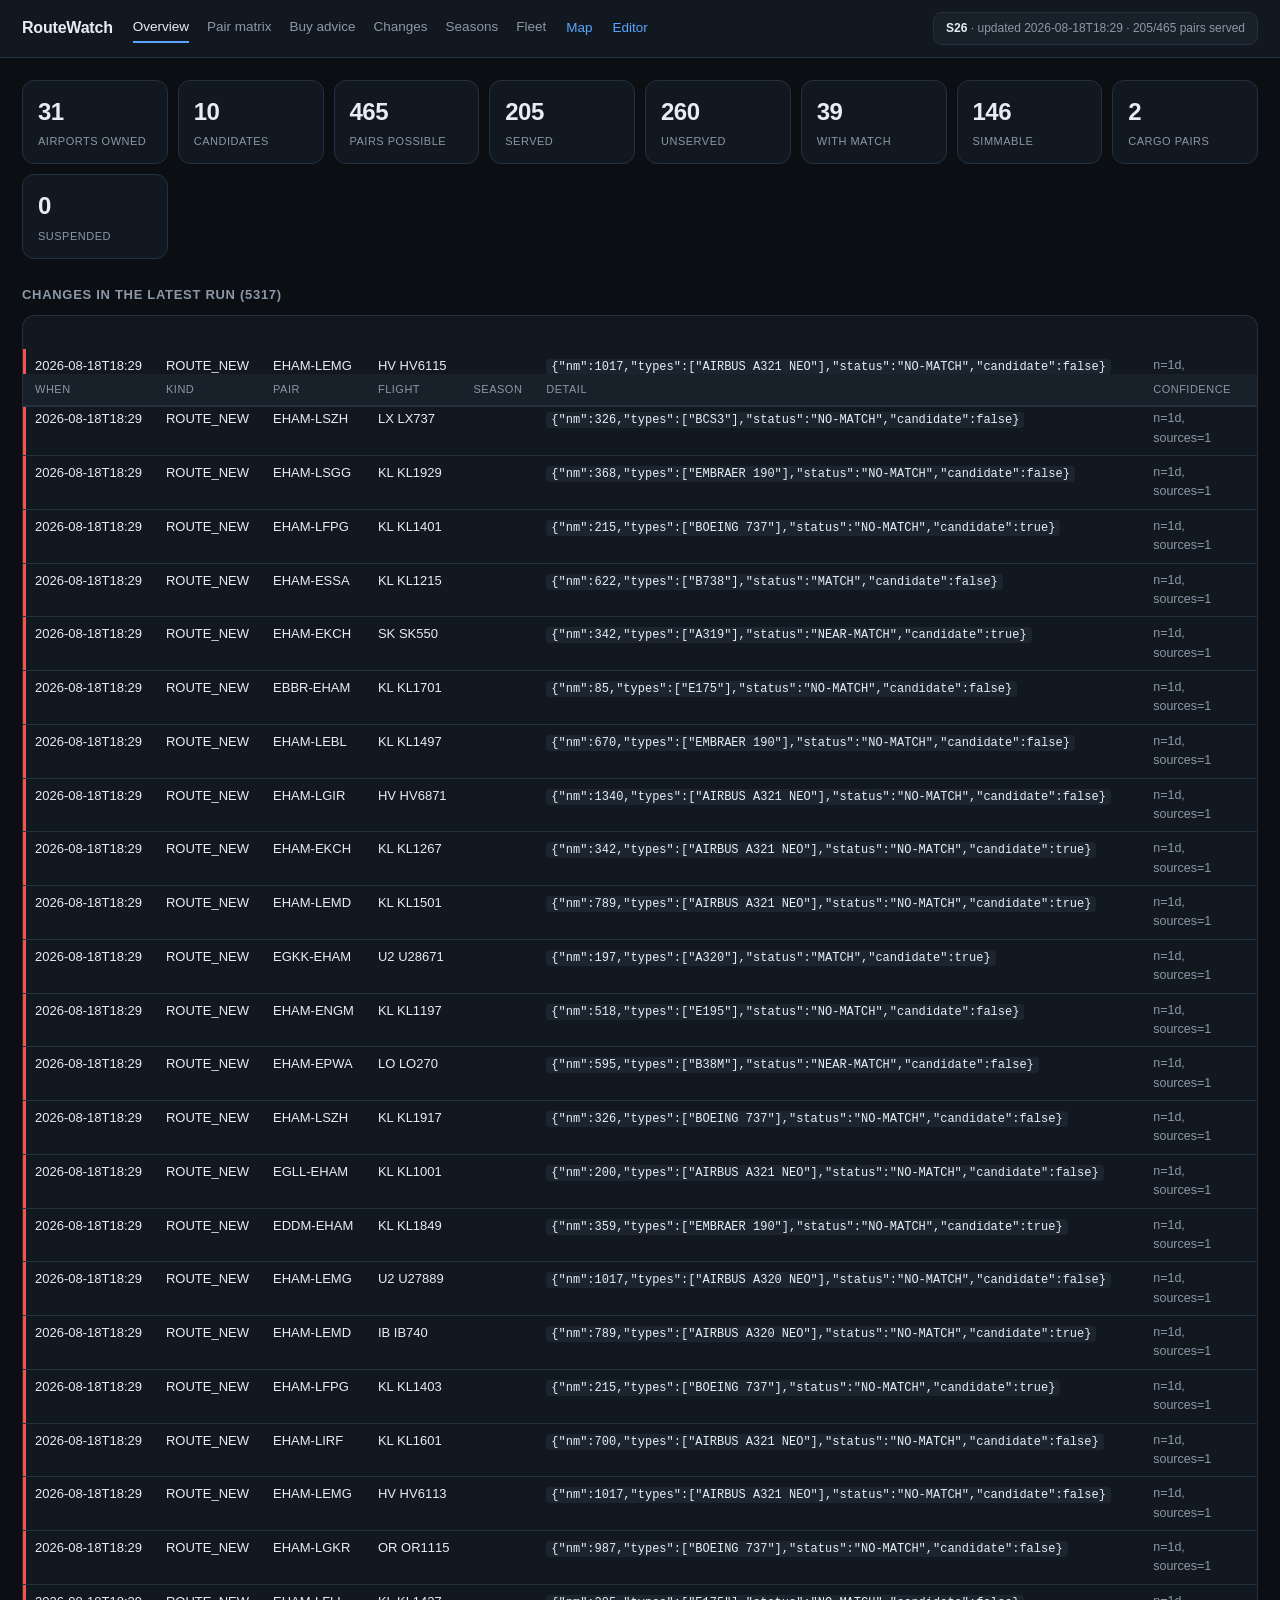
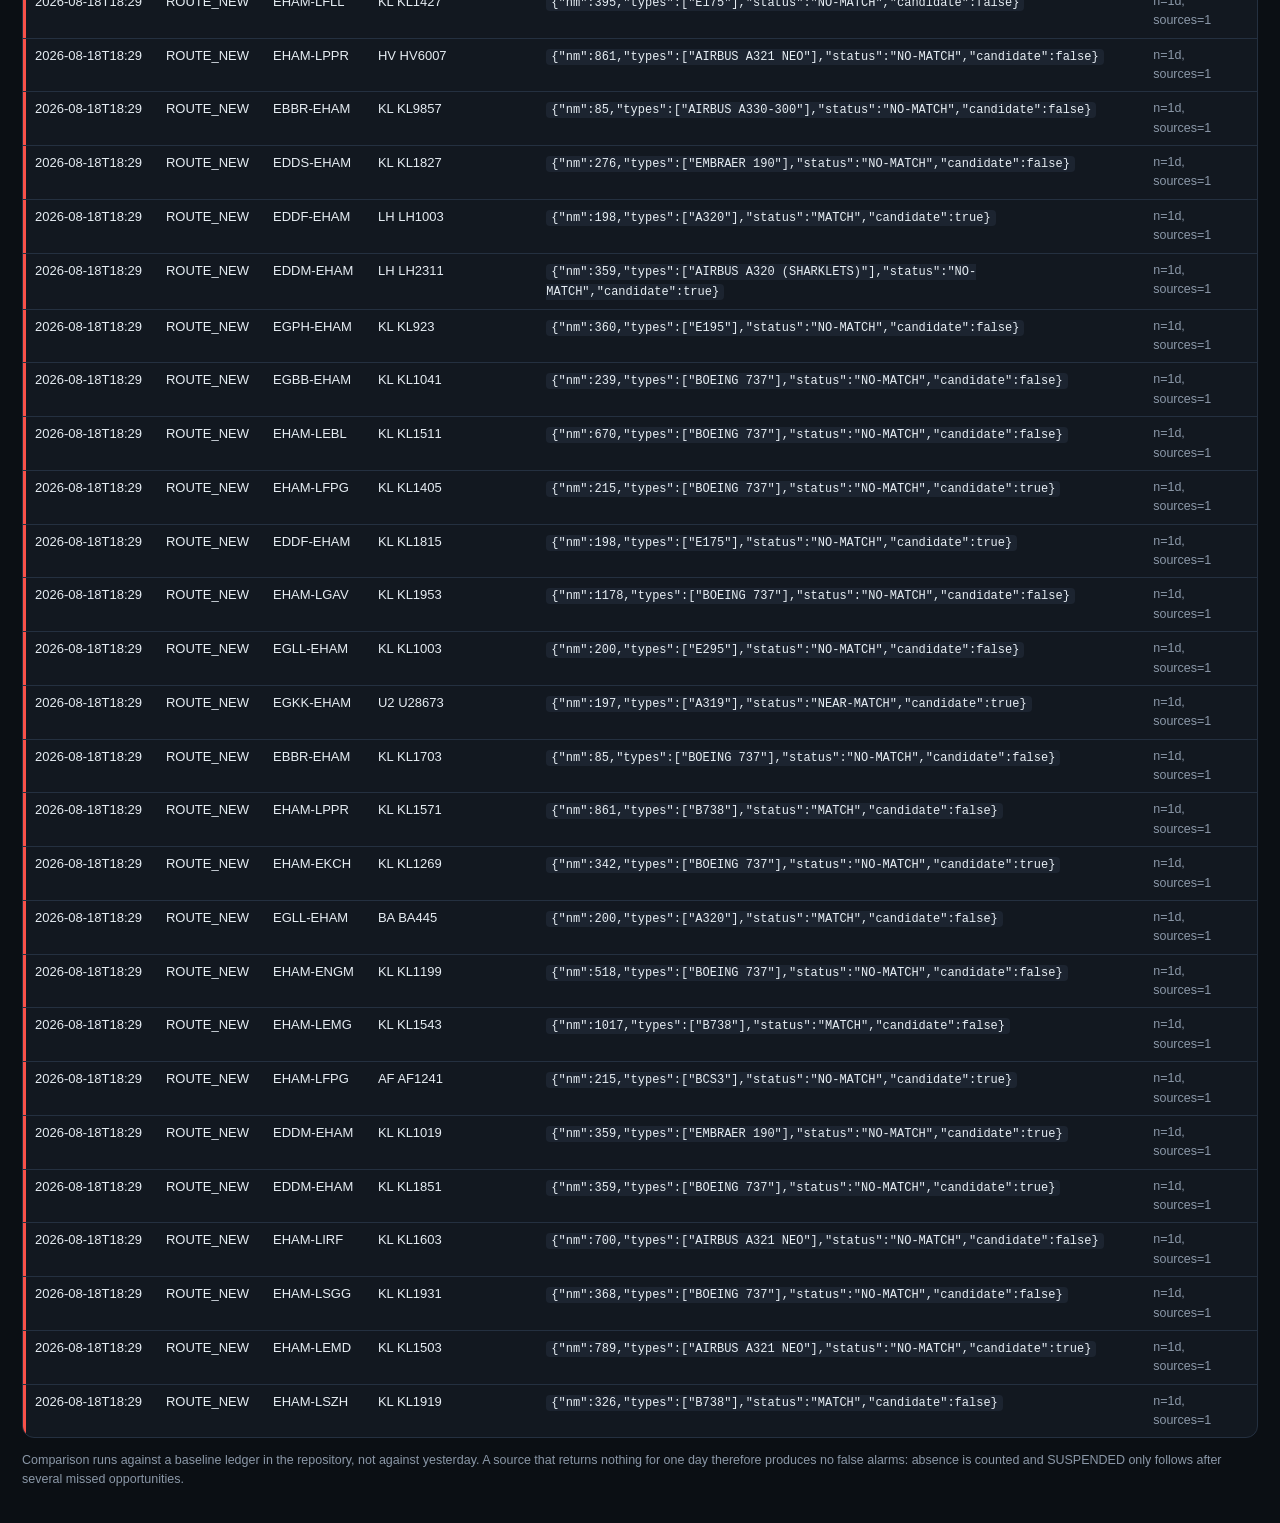
==== docs/index.html @ dc8938e3 "Fix sticky table headers overlapping first row; translate Dutch status text on display" ====
<!doctype html>
<html lang="en"><head><meta charset="utf-8">
<meta name="viewport" content="width=device-width,initial-scale=1"><title>RouteWatch</title>
<style>
:root{--bg:#0b0f14;--p:#121820;--p2:#182029;--l:#243040;--t:#e6edf3;--d:#8b98a8;
  --m:#3fb950;--n:#d29922;--x:#f85149;--u:#58a6ff;--r:12px;--hh:49px}
*{box-sizing:border-box}
body{margin:0;background:var(--bg);color:var(--t);
  font:14px/1.55 -apple-system,BlinkMacSystemFont,"Segoe UI",Roboto,Helvetica,Arial,sans-serif;
  -webkit-font-smoothing:antialiased}
header{display:flex;gap:20px;align-items:center;padding:12px 22px;background:var(--p);
  border-bottom:1px solid var(--l);flex-wrap:wrap;position:sticky;top:0;z-index:8}
header>b{font-size:16px;letter-spacing:-.2px}
#nav{display:flex;gap:18px;flex-wrap:wrap}
#nav a{color:var(--d);cursor:pointer;text-decoration:none;padding:3px 0;
  border-bottom:2px solid transparent;font-size:13.5px}
#nav a:hover{color:var(--t)}
#nav a.on{color:var(--t);border-bottom-color:var(--u)}
a.ext{color:var(--u);text-decoration:none;font-size:13.5px;white-space:nowrap}
a.ext:hover{text-decoration:underline}
#meta{margin-left:auto}
main{padding:22px;max-width:1500px}
h2{font-size:13px;color:var(--d);margin:26px 0 10px;text-transform:uppercase;letter-spacing:.7px;font-weight:600}
h2:first-child{margin-top:0}
h3{font-size:14px;margin:0}
.cards{display:grid;grid-template-columns:repeat(auto-fit,minmax(132px,1fr));gap:10px}
.card{background:var(--p);border:1px solid var(--l);border-radius:var(--r);padding:12px 15px}
.card b{display:block;font-size:24px;font-weight:650;letter-spacing:-.5px}
.card span{color:var(--d);font-size:11px;text-transform:uppercase;letter-spacing:.5px}
.panel{background:var(--p);border:1px solid var(--l);border-radius:var(--r);overflow:hidden}
table{border-collapse:separate;border-spacing:0;width:100%;font-size:13px}
th,td{text-align:left;padding:7px 12px;border-bottom:1px solid var(--l);vertical-align:top}
/* --hh is measured from the real header height at runtime, so the head row never
   lands on top of the first data row when the header wraps to two lines. */
th{color:var(--d);position:sticky;top:var(--hh);background:var(--p2);font-weight:500;
  font-size:11px;text-transform:uppercase;letter-spacing:.5px;z-index:3;
  box-shadow:inset 0 -1px 0 var(--l)}
tbody tr:last-child td{border-bottom:none}
tr:hover td{background:#151c25}
code{background:#1c2430;padding:1px 5px;border-radius:4px;font-size:12px;
  font-family:ui-monospace,SFMono-Regular,Menlo,monospace}
.m{color:var(--m)}.n{color:var(--n)}.x{color:var(--x)}.u{color:var(--u)}
.high{box-shadow:inset 3px 0 0 var(--x)}.medium{box-shadow:inset 3px 0 0 var(--n)}
.low{box-shadow:inset 3px 0 0 #3d4759}
.chips{display:flex;gap:8px;flex-wrap:wrap;margin:0 0 12px;align-items:center}
.chip{background:var(--p);border:1px solid var(--l);border-radius:999px;padding:5px 13px;
  cursor:pointer;font-size:12.5px;color:var(--d);user-select:none}
.chip:hover{border-color:#31415a;color:var(--t)}
.chip.on{border-color:var(--u);color:var(--u)}
input{background:var(--p);border:1px solid var(--l);color:var(--t);padding:6px 11px;
  border-radius:8px;min-width:230px;font:inherit;font-size:12.5px}
input:focus{outline:none;border-color:var(--u)}
.badge{background:var(--p2);border:1px solid var(--l);border-radius:9px;padding:6px 12px;
  font-size:12px;color:var(--d)}
.badge b{color:var(--t)}
.muted{color:var(--d)}
.small{font-size:12.5px}
a{color:var(--u)}
.tag{font-size:10.5px;border:1px solid var(--l);border-radius:999px;padding:2px 9px;color:var(--d);
  white-space:nowrap}
.rank{color:var(--u);font-weight:700;font-variant-numeric:tabular-nums}
.gain b{font-size:15px;font-weight:650}
details{margin-top:6px}
summary{cursor:pointer;color:var(--u);font-size:12.5px;outline:none}
.stores{display:flex;gap:7px;flex-wrap:wrap;margin-top:8px}
.stores a{background:var(--p2);border:1px solid var(--l);border-radius:7px;padding:4px 10px;
  font-size:11.5px;text-decoration:none;color:var(--d)}
.stores a:hover{color:var(--t);border-color:#31415a}
.more{display:block;width:100%;background:var(--p2);border:none;border-top:1px solid var(--l);
  color:var(--u);padding:10px;cursor:pointer;font:inherit;font-size:12.5px}
.more:hover{background:#1d2733}
.nowrap{white-space:nowrap}
</style></head><body>
<header><b>RouteWatch</b>
<nav id="nav"><a data-v="ov" class="on">Overview</a><a data-v="pr">Pair matrix</a><a data-v="bu">Buy advice</a><a data-v="ev">Changes</a><a data-v="se">Seasons</a><a data-v="fl">Fleet</a></nav>
<a class="ext" href="map.html">Map</a>
<a class="ext" href="editor.html">Editor</a>
<span id="meta" class="badge">loading...</span></header>
<main id="app">loading...</main>
<script>
let D=null, filter='all', prPage=1;
const PAGE=200;
const esc=s=>String(s??'').replace(/[<>&]/g,c=>({'<':'&lt;','>':'&gt;','&':'&amp;'}[c]));
const cls=s=>!s?'u':s==='MATCH'?'m':s.startsWith('MATCH')?'n':s.startsWith('NEAR')?'n':s.startsWith('NO-')?'x':'u';
const app=document.getElementById('app');
const cut=(arr,n)=>{const a=arr||[];return a.length<=n?esc(a.join(', ')):esc(a.slice(0,n).join(', '))+' <span class="muted">+'+(a.length-n)+'</span>';};

/* Some labels are written in Dutch by routewatch.mjs and stored that way in
 * data.json. Translate at display time only, so the data files stay untouched
 * and every comparison below keeps working on the raw value. */
const EN=[[/GEEN VERBINDING/g,'NO SERVICE'],[/ONBEKEND/g,'UNKNOWN'],
          [/kandidaat/g,'candidate'],[/bronnen/g,'sources']];
const en=s=>{let o=String(s??'');for(const r of EN)o=o.replace(r[0],r[1]);return o;};

/* Keep the sticky table heads clear of the header, whatever its height. */
function measureHeader(){
  const h=document.querySelector('header');
  if(h) document.documentElement.style.setProperty('--hh',h.offsetHeight+'px');
}
measureHeader();
addEventListener('resize',measureHeader);
addEventListener('load',measureHeader);
if(document.fonts&&document.fonts.ready) document.fonts.ready.then(measureHeader);

/* ------------------------------------------------------------ changes ---- */
function evTable(rows){
  if(!rows||!rows.length) return '<p class="muted small">No changes recorded yet.</p>';
  return '<div class="panel"><table><tr><th>When</th><th>Kind</th><th>Pair</th><th>Flight</th>'
   +'<th>Season</th><th>Detail</th><th>Confidence</th></tr>'
   +rows.map(e=>'<tr class="'+esc(e.severity)+'"><td class="nowrap">'+esc(String(e.at).slice(0,16))+'</td>'
   +'<td class="nowrap">'+esc(e.kind)+'</td><td class="nowrap">'+esc(e.pair)+'</td>'
   +'<td class="nowrap">'+esc(e.airline)+' '+esc(e.flight)+'</td><td>'+esc(e.season)+'</td>'
   +'<td><code>'+esc(en(JSON.stringify(e.detail)))+'</code></td>'
   +'<td class="muted small">'+esc(en(e.confidence))+'</td></tr>').join('')+'</table></div>';
}

/* ----------------------------------------------------------- overview ---- */
function ov(){
  const s=D.summary;
  app.innerHTML='<div class="cards">'+[
    ['airports owned',s.airports],['candidates',s.candidates],
    ['pairs possible',s.pairs_possible],['served',s.pairs_served],['unserved',s.pairs_unserved],
    ['with MATCH',s.pairs_match],['simmable',s.pairs_simmable],['cargo pairs',s.cargo_pairs],
    ['suspended',s.suspended]]
    .map(x=>'<div class="card"><b>'+x[1]+'</b><span>'+x[0]+'</span></div>').join('')+'</div>'
   +'<h2>Changes in the latest run ('+s.new_events+')</h2>'+evTable(D.events.slice(0,50))
   +'<p class="muted small">Comparison runs against a baseline ledger in the repository, not against '
   +'yesterday. A source that returns nothing for one day therefore produces no false alarms: absence is '
   +'counted and SUSPENDED only follows after several missed opportunities.</p>';
}

/* --------------------------------------------------------- pair matrix --- */
function pr(){
  const f=filter;
  const ps=D.pairs.filter(p=>f==='all'||(f==='served'&&p.status!=='GEEN VERBINDING')
   ||(f==='unserved'&&p.status==='GEEN VERBINDING')||(f==='match'&&p.status.startsWith('MATCH'))
   ||(f==='simmable'&&p.simmable)||(f==='cargo'&&p.cargo));
  const shown=ps.slice(0,PAGE*prPage);
  app.innerHTML='<div class="chips">'
   +[['all','All'],['served','Served'],['unserved','Unserved'],['match','MATCH'],
     ['simmable','Simmable'],['cargo','Cargo']]
     .map(x=>'<span class="chip '+(x[0]===f?'on':'')+'" onclick="sf(\''+x[0]+'\')">'+x[1]+'</span>').join('')
   +'<input id="q" placeholder="filter by ICAO, operator or type"><span id="qn" class="muted small"></span></div>'
   +'<h2>Pair matrix &middot; '+ps.length+' rows</h2>'
   +'<div class="panel"><table id="t"><tr><th>Pair</th><th>Airports</th><th>NM</th><th>Operators</th>'
   +'<th>Types</th><th>Status</th><th>Simmable</th></tr>'
   +shown.map(p=>'<tr><td class="nowrap"><a onclick="pd(\''+p.pair+'\')">'+p.pair+'</a></td>'
   +'<td>'+esc(p.from)+' &ndash; '+esc(p.to)+'</td><td class="nowrap">'+p.nm+'</td>'
   +'<td>'+(cut(p.operators,6)||'-')+'</td><td><code>'+(cut(p.types,3)||'-')+'</code></td>'
   +'<td class="'+cls(p.status)+' nowrap">'+esc(en(p.status))+'</td>'
   +'<td>'+(p.simmable?'<span class="m">yes</span>':'<span class="muted">no</span>')+'</td></tr>').join('')
   +'</table>'
   +(shown.length<ps.length?'<button class="more" onclick="prMore()">Show '+Math.min(PAGE,ps.length-shown.length)
     +' more ('+shown.length+' of '+ps.length+')</button>':'')
   +'</div>';
  const q=document.getElementById('q'), qn=document.getElementById('qn');
  q.oninput=e=>{const v=e.target.value.toUpperCase();let n=0;
    Array.from(document.querySelectorAll('#t tr')).slice(1).forEach(tr=>{
      const hit=tr.textContent.toUpperCase().indexOf(v)>=0;
      tr.style.display=hit?'':'none'; if(hit)n++;});
    qn.textContent=v?n+' matching':'';};
}
window.sf=x=>{filter=x;prPage=1;pr();};
window.prMore=()=>{prPage++;pr();};

/* --------------------------------------------------------- pair detail --- */
window.pd=p=>{
  const o=D.pairs.find(x=>x.pair===p); if(!o) return;
  const ap=Object.fromEntries(D.airports.map(a=>[a.icao,a])), q=p.split('-');
  app.innerHTML='<h2>'+p+' &middot; '+o.nm+' NM &middot; '+esc(en(o.status))+'</h2>'
   +'<p class="muted small">Night restrictions &mdash; '+q[0]+': '+esc(en((ap[q[0]]||{}).night||'not established'))
   +' &middot; '+q[1]+': '+esc(en((ap[q[1]]||{}).night||'not established'))+'</p>'
   +'<h2>Flight-level rows</h2><div class="panel"><table><tr><th>Operator</th><th>Flight</th>'
   +'<th>Types (times seen)</th><th>Status</th><th>Days</th><th>STD</th><th>Sources</th><th>Seen</th></tr>'
   +o.legs.map(l=>'<tr><td>'+esc(l.airline)+'</td><td class="nowrap">'+esc(l.flight)+'</td>'
   +'<td><code>'+esc(Object.entries(l.types).map(x=>x[0]+' x'+x[1]).join(', '))+'</code></td>'
   +'<td class="'+cls(l.status)+' nowrap">'+esc(en(l.status))+'</td><td>'+l.days+'</td>'
   +'<td class="nowrap">'+esc(l.std)+'</td><td class="small">'+esc((l.sources||[]).join(', '))+'</td>'
   +'<td class="nowrap small">'+esc(l.first)+' &rarr; '+esc(l.last)+'</td></tr>').join('')+'</table></div>'
   +'<h2>Per season (observed boundaries)</h2><div class="panel"><table><tr><th>Season</th><th>Flight</th>'
   +'<th>From</th><th>To</th><th>Days</th><th>Types</th><th>STD</th></tr>'
   +o.legs.flatMap(l=>Object.entries(l.seasons||{}).map(x=>'<tr><td><b>'+esc(x[0])+'</b></td>'
   +'<td class="nowrap">'+esc(l.flight)+'</td><td class="nowrap">'+esc(x[1].first)+'</td>'
   +'<td class="nowrap">'+esc(x[1].last)+'</td><td>'+x[1].days+'</td>'
   +'<td><code>'+esc(Object.keys(x[1].types).join(', '))+'</code></td>'
   +'<td class="nowrap">'+esc(x[1].std)+'</td></tr>')).join('')+'</table></div>'
   +'<h2>Changes on this pair</h2>'+evTable(D.events.filter(e=>e.pair===p));
};

/* ---------------------------------------------------------- buy advice --- */
/* Store search links: the config already holds price_search per candidate. We keep
 * those, but add a second query based on the airport name because searching on a
 * bare IATA code returns noise in most shops. Real product URLs would require a
 * catalogue feed from each store, which does not exist - FSAddonCompare is the
 * actual price comparison tool. */
const TPL={fsaddoncompare:'https://www.fsaddoncompare.com/search?q=',
  simmarket:'https://secure.simmarket.com/?s=',contrail:'https://contrail.co.uk/?s=',
  orbx:'https://orbxdirect.com/search?q=',inibuilds:'https://www.inibuilds.com/search?q=',
  aerosoft:'https://www.aerosoft.com/en/search?q=',
  justflight:'https://www.justflight.com/searchresults?searchterm='};
const cityOf=n=>String(n||'').split(/[\s\/-]+/)[0];

function bu(){
  const cs=D.candidates||[];
  if(!cs.length){app.innerHTML='<h2>Buy advice</h2><p class="muted small">No candidates measured yet. '
   +'Add an airport with <code>"candidate": true</code> in config/collection.json and run the workflow.</p>';return;}
  app.innerHTML='<h2>Buy advice, ranked by network gain</h2>'
   +'<p class="muted small">Measured, not estimated: the number of pairs with your current fleet and '
   +'airports where flights were actually observed. RouteWatch tells you WHAT to buy; price comparison '
   +'is one click away per candidate.</p>'
   +'<div class="panel"><table><tr><th>#</th><th>Airport</th><th>Focus</th><th>New pairs</th>'
   +'<th>MATCH</th><th>Simmable</th><th>Cargo</th><th>Connects with</th></tr>'
   +cs.map((c,i)=>'<tr><td class="rank">'+(i+1)+'</td>'
    +'<td class="nowrap"><a onclick="cd(\''+esc(c.icao)+'\')"><code>'+esc(c.icao)+'</code></a> '+esc(c.name)+'</td>'
    +'<td><span class="tag">'+esc(c.focus)+'</span></td>'
    +'<td class="gain"><b>'+c.gain.new_pairs+'</b></td>'
    +'<td class="gain m"><b>'+c.gain.match_pairs+'</b></td>'
    +'<td>'+c.gain.simmable_pairs+'</td><td>'+c.gain.cargo_pairs+'</td>'
    +'<td class="small">'+cut(c.gain.connects,10)+'</td></tr>').join('')+'</table></div>'
   +'<p class="muted small">Click an ICAO code for the rationale and store links. '+esc(D.prices_note||'')+'</p>';
}

window.cd=icao=>{
  const c=(D.candidates||[]).find(x=>x.icao===icao); if(!c) return;
  const city=cityOf(c.name);
  app.innerHTML='<h2>'+esc(c.icao)+' &middot; '+esc(c.name)+'</h2>'
   +'<div class="cards">'+[['new pairs',c.gain.new_pairs],['with MATCH',c.gain.match_pairs],
     ['simmable',c.gain.simmable_pairs],['cargo',c.gain.cargo_pairs]]
     .map(x=>'<div class="card"><b>'+x[1]+'</b><span>'+x[0]+'</span></div>').join('')+'</div>'
   +'<h2>Why</h2><p class="small">'+esc(c.why||'')+'</p>'
   +(c.known_developers?'<p class="muted small">Known developers: '+esc(c.known_developers.join(' | '))+'</p>':'')
   +(c.gain.connects.length?'<h2>Connects with</h2><p><code>'+esc(c.gain.connects.join(' '))+'</code></p>':'')
   +(c.prices&&c.prices.length?'<h2>Prices found</h2><div class="panel"><table><tr><th>Store</th><th>Price</th></tr>'
     +c.prices.map(p=>'<tr><td><a href="'+esc(p.url)+'" target="_blank" rel="noopener">'+esc(p.store)+'</a></td>'
     +'<td>'+p.price+' '+esc(p.currency||'')+'</td></tr>').join('')+'</table></div>':'')
   +'<h2>Search by code</h2><div class="stores">'
   +Object.entries(c.price_search||{}).map(s=>'<a href="'+esc(s[1])+'" target="_blank" rel="noopener">'
     +esc(s[0])+'</a>').join('')+'</div>'
   +'<h2>Search by city name</h2><div class="stores">'
   +Object.entries(TPL).map(s=>'<a href="'+s[1]+encodeURIComponent(city)+'" target="_blank" rel="noopener">'
     +s[0]+'</a>').join('')+'</div>'
   +'<p class="muted small">Searching a bare IATA code returns noise in most shops, so the second row '
   +'searches on "'+esc(city)+'" instead. Direct product URLs are not possible without a catalogue feed '
   +'from each store.</p>'
   +'<p><a onclick="V.bu()">&larr; back to buy advice</a></p>';
};

/* ------------------------------------------------- changes, seasons, fleet */
function ev(){app.innerHTML='<h2>All stored changes ('+D.events.length+')</h2>'+evTable(D.events);}

function se(){
  const s=D.summary;
  app.innerHTML='<h2>Seasons</h2><p class="small">Current: <b>'+esc(s.season.label)+'</b> '
   +s.season.start+' through '+s.season.end+'. Counter season: <b>'+esc(s.counter_season)+'</b>.</p>'
   +'<p class="muted small">IATA rule: last Sunday of March through the day before the last Sunday of '
   +'October. This also works for seasons that do not exist yet.</p>'
   +'<h2>Season events</h2>'+evTable(D.events.filter(e=>String(e.kind).startsWith('SEASON')));
}

function fl(){
  app.innerHTML='<h2>Owned fleet</h2><div class="panel"><table><tr><th>Key</th><th>Name</th><th>Role</th>'
   +'<th>Range</th><th>Types</th></tr>'
   +D.fleet.owned.map(f=>'<tr><td><code>'+esc(f.key)+'</code></td><td>'+esc(f.name)+'</td>'
   +'<td>'+esc(f.role)+'</td><td class="nowrap">'+f.range_nm+' NM</td>'
   +'<td><code>'+esc(f.types.join(', '))+'</code></td></tr>').join('')+'</table></div>'
   +'<h2>Near-match rules</h2><div class="panel"><table><tr><th>Type</th><th>Substitute</th>'
   +'<th>Concession</th></tr>'
   +Object.entries(D.fleet.near_match).map(x=>'<tr><td><code>'+esc(x[0])+'</code></td>'
   +'<td><code>'+esc(x[1].substitute)+'</code></td><td class="small">'+esc(en(x[1].concession))+'</td></tr>').join('')
   +'</table></div>'
   +'<p class="muted small">Edit fleet and airports in the <a href="editor.html">Editor</a>, '
   +'which produces valid JSON for config/collection.json.</p>';
}

const V={ov:ov,pr:pr,bu:bu,ev:ev,se:se,fl:fl};
window.V=V;
document.getElementById('nav').onclick=e=>{
  if(e.target.tagName!=='A') return;
  Array.from(document.querySelectorAll('#nav a')).forEach(a=>a.classList.toggle('on',a===e.target));
  prPage=1; V[e.target.dataset.v]();
};

fetch('./data.json?'+Date.now()).then(r=>r.json()).then(d=>{
  D=d;
  if(!d.summary.generated){app.innerHTML='<h2>No data yet</h2><p class="small">Open <b>Actions</b> in your '
   +'repository, pick <b>RouteWatch</b>, click <b>Run workflow</b> and set backfill_days to <code>1</code>.</p>';return;}
  document.getElementById('meta').innerHTML='<b>'+esc(d.summary.season.label)+'</b> &middot; updated '
   +esc(d.summary.generated.slice(0,16))+' &middot; '+d.summary.pairs_served+'/'+d.summary.pairs_possible+' pairs served';
  ov();
  measureHeader();
}).catch(function(){app.innerHTML='<h2>No data yet</h2><p class="small">Actions &rarr; RouteWatch &rarr; '
  +'Run workflow (backfill_days 1).</p>';});
</script></body></html>
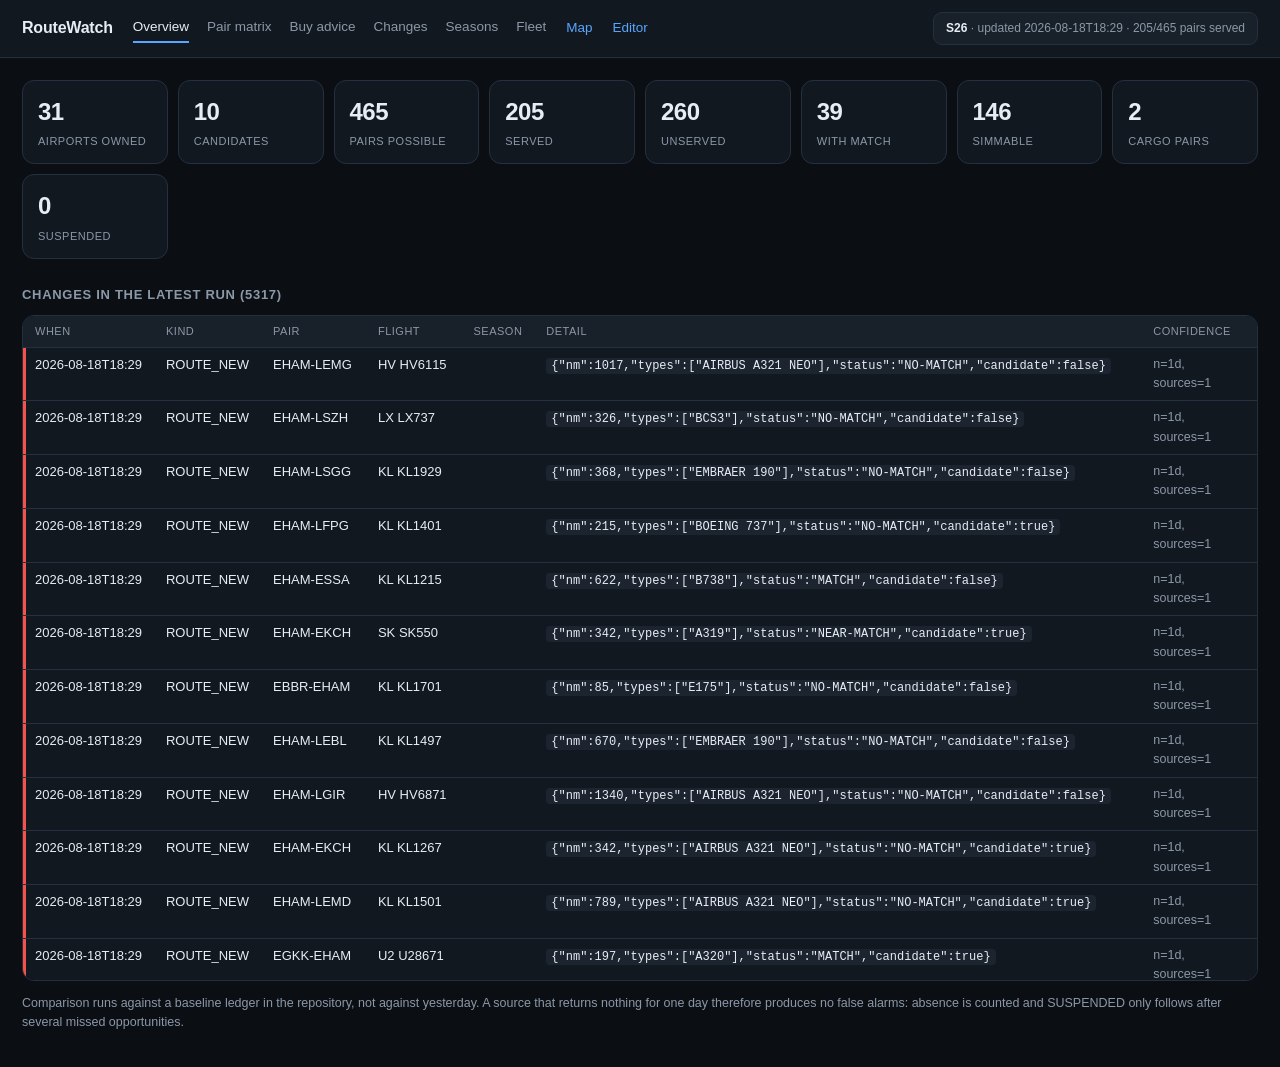
==== commit 8f064332: "Real thead elements and per-panel scroll containers so sticky heads stop overlapping rows; English p" ====
--- a/docs/index.html
+++ b/docs/index.html
@@ -3,7 +3,7 @@
 <meta name="viewport" content="width=device-width,initial-scale=1"><title>RouteWatch</title>
 <style>
 :root{--bg:#0b0f14;--p:#121820;--p2:#182029;--l:#243040;--t:#e6edf3;--d:#8b98a8;
-  --m:#3fb950;--n:#d29922;--x:#f85149;--u:#58a6ff;--r:12px;--hh:49px}
+  --m:#3fb950;--n:#d29922;--x:#f85149;--u:#58a6ff;--r:12px}
 *{box-sizing:border-box}
 body{margin:0;background:var(--bg);color:var(--t);
   font:14px/1.55 -apple-system,BlinkMacSystemFont,"Segoe UI",Roboto,Helvetica,Arial,sans-serif;
@@ -27,16 +27,23 @@
 .card{background:var(--p);border:1px solid var(--l);border-radius:var(--r);padding:12px 15px}
 .card b{display:block;font-size:24px;font-weight:650;letter-spacing:-.5px}
 .card span{color:var(--d);font-size:11px;text-transform:uppercase;letter-spacing:.5px}
-.panel{background:var(--p);border:1px solid var(--l);border-radius:var(--r);overflow:hidden}
+
+/* The panel is the scroll container for its own table. That is what makes the
+   sticky head reliable: it anchors to the top of this box instead of fighting
+   with the page header. No header-height maths needed anywhere. */
+.panel{background:var(--p);border:1px solid var(--l);border-radius:var(--r);
+  overflow:auto;max-height:74vh;position:relative}
+.panel::-webkit-scrollbar{width:10px;height:10px}
+.panel::-webkit-scrollbar-thumb{background:#2b3746;border-radius:8px}
+.panel::-webkit-scrollbar-track{background:transparent}
+
 table{border-collapse:separate;border-spacing:0;width:100%;font-size:13px}
 th,td{text-align:left;padding:7px 12px;border-bottom:1px solid var(--l);vertical-align:top}
-/* --hh is measured from the real header height at runtime, so the head row never
-   lands on top of the first data row when the header wraps to two lines. */
-th{color:var(--d);position:sticky;top:var(--hh);background:var(--p2);font-weight:500;
-  font-size:11px;text-transform:uppercase;letter-spacing:.5px;z-index:3;
-  box-shadow:inset 0 -1px 0 var(--l)}
+thead th{color:var(--d);position:sticky;top:0;z-index:3;background:var(--p2);font-weight:500;
+  font-size:11px;text-transform:uppercase;letter-spacing:.5px;
+  box-shadow:inset 0 -1px 0 var(--l);border-bottom:none}
 tbody tr:last-child td{border-bottom:none}
-tr:hover td{background:#151c25}
+tbody tr:hover td{background:#151c25}
 code{background:#1c2430;padding:1px 5px;border-radius:4px;font-size:12px;
   font-family:ui-monospace,SFMono-Regular,Menlo,monospace}
 .m{color:var(--m)}.n{color:var(--n)}.x{color:var(--x)}.u{color:var(--u)}
@@ -67,7 +74,7 @@
   font-size:11.5px;text-decoration:none;color:var(--d)}
 .stores a:hover{color:var(--t);border-color:#31415a}
 .more{display:block;width:100%;background:var(--p2);border:none;border-top:1px solid var(--l);
-  color:var(--u);padding:10px;cursor:pointer;font:inherit;font-size:12.5px}
+  color:var(--u);padding:10px;cursor:pointer;font:inherit;font-size:12.5px;position:sticky;bottom:0}
 .more:hover{background:#1d2733}
 .nowrap{white-space:nowrap}
 </style></head><body>
@@ -92,26 +99,21 @@
           [/kandidaat/g,'candidate'],[/bronnen/g,'sources']];
 const en=s=>{let o=String(s??'');for(const r of EN)o=o.replace(r[0],r[1]);return o;};
 
-/* Keep the sticky table heads clear of the header, whatever its height. */
-function measureHeader(){
-  const h=document.querySelector('header');
-  if(h) document.documentElement.style.setProperty('--hh',h.offsetHeight+'px');
-}
-measureHeader();
-addEventListener('resize',measureHeader);
-addEventListener('load',measureHeader);
-if(document.fonts&&document.fonts.ready) document.fonts.ready.then(measureHeader);
+/* Every table gets a real thead. Sticky only behaves predictably on thead cells
+ * inside a scrolling ancestor, and .panel is that ancestor. */
+const head=cells=>'<thead><tr>'+cells.map(c=>'<th>'+c+'</th>').join('')+'</tr></thead>';
 
 /* ------------------------------------------------------------ changes ---- */
 function evTable(rows){
   if(!rows||!rows.length) return '<p class="muted small">No changes recorded yet.</p>';
-  return '<div class="panel"><table><tr><th>When</th><th>Kind</th><th>Pair</th><th>Flight</th>'
-   +'<th>Season</th><th>Detail</th><th>Confidence</th></tr>'
+  return '<div class="panel"><table>'
+   +head(['When','Kind','Pair','Flight','Season','Detail','Confidence'])+'<tbody>'
    +rows.map(e=>'<tr class="'+esc(e.severity)+'"><td class="nowrap">'+esc(String(e.at).slice(0,16))+'</td>'
    +'<td class="nowrap">'+esc(e.kind)+'</td><td class="nowrap">'+esc(e.pair)+'</td>'
    +'<td class="nowrap">'+esc(e.airline)+' '+esc(e.flight)+'</td><td>'+esc(e.season)+'</td>'
    +'<td><code>'+esc(en(JSON.stringify(e.detail)))+'</code></td>'
-   +'<td class="muted small">'+esc(en(e.confidence))+'</td></tr>').join('')+'</table></div>';
+   +'<td class="muted small">'+esc(en(e.confidence))+'</td></tr>').join('')
+   +'</tbody></table></div>';
 }
 
 /* ----------------------------------------------------------- overview ---- */
@@ -142,20 +144,20 @@
      .map(x=>'<span class="chip '+(x[0]===f?'on':'')+'" onclick="sf(\''+x[0]+'\')">'+x[1]+'</span>').join('')
    +'<input id="q" placeholder="filter by ICAO, operator or type"><span id="qn" class="muted small"></span></div>'
    +'<h2>Pair matrix &middot; '+ps.length+' rows</h2>'
-   +'<div class="panel"><table id="t"><tr><th>Pair</th><th>Airports</th><th>NM</th><th>Operators</th>'
-   +'<th>Types</th><th>Status</th><th>Simmable</th></tr>'
+   +'<div class="panel"><table id="t">'
+   +head(['Pair','Airports','NM','Operators','Types','Status','Simmable'])+'<tbody>'
    +shown.map(p=>'<tr><td class="nowrap"><a onclick="pd(\''+p.pair+'\')">'+p.pair+'</a></td>'
    +'<td>'+esc(p.from)+' &ndash; '+esc(p.to)+'</td><td class="nowrap">'+p.nm+'</td>'
    +'<td>'+(cut(p.operators,6)||'-')+'</td><td><code>'+(cut(p.types,3)||'-')+'</code></td>'
    +'<td class="'+cls(p.status)+' nowrap">'+esc(en(p.status))+'</td>'
    +'<td>'+(p.simmable?'<span class="m">yes</span>':'<span class="muted">no</span>')+'</td></tr>').join('')
-   +'</table>'
+   +'</tbody></table>'
    +(shown.length<ps.length?'<button class="more" onclick="prMore()">Show '+Math.min(PAGE,ps.length-shown.length)
      +' more ('+shown.length+' of '+ps.length+')</button>':'')
    +'</div>';
   const q=document.getElementById('q'), qn=document.getElementById('qn');
   q.oninput=e=>{const v=e.target.value.toUpperCase();let n=0;
-    Array.from(document.querySelectorAll('#t tr')).slice(1).forEach(tr=>{
+    document.querySelectorAll('#t tbody tr').forEach(tr=>{
       const hit=tr.textContent.toUpperCase().indexOf(v)>=0;
       tr.style.display=hit?'':'none'; if(hit)n++;});
     qn.textContent=v?n+' matching':'';};
@@ -170,20 +172,22 @@
   app.innerHTML='<h2>'+p+' &middot; '+o.nm+' NM &middot; '+esc(en(o.status))+'</h2>'
    +'<p class="muted small">Night restrictions &mdash; '+q[0]+': '+esc(en((ap[q[0]]||{}).night||'not established'))
    +' &middot; '+q[1]+': '+esc(en((ap[q[1]]||{}).night||'not established'))+'</p>'
-   +'<h2>Flight-level rows</h2><div class="panel"><table><tr><th>Operator</th><th>Flight</th>'
-   +'<th>Types (times seen)</th><th>Status</th><th>Days</th><th>STD</th><th>Sources</th><th>Seen</th></tr>'
+   +'<h2>Flight-level rows</h2><div class="panel"><table>'
+   +head(['Operator','Flight','Types (times seen)','Status','Days','STD','Sources','Seen'])+'<tbody>'
    +o.legs.map(l=>'<tr><td>'+esc(l.airline)+'</td><td class="nowrap">'+esc(l.flight)+'</td>'
    +'<td><code>'+esc(Object.entries(l.types).map(x=>x[0]+' x'+x[1]).join(', '))+'</code></td>'
    +'<td class="'+cls(l.status)+' nowrap">'+esc(en(l.status))+'</td><td>'+l.days+'</td>'
    +'<td class="nowrap">'+esc(l.std)+'</td><td class="small">'+esc((l.sources||[]).join(', '))+'</td>'
-   +'<td class="nowrap small">'+esc(l.first)+' &rarr; '+esc(l.last)+'</td></tr>').join('')+'</table></div>'
-   +'<h2>Per season (observed boundaries)</h2><div class="panel"><table><tr><th>Season</th><th>Flight</th>'
-   +'<th>From</th><th>To</th><th>Days</th><th>Types</th><th>STD</th></tr>'
+   +'<td class="nowrap small">'+esc(l.first)+' &rarr; '+esc(l.last)+'</td></tr>').join('')
+   +'</tbody></table></div>'
+   +'<h2>Per season (observed boundaries)</h2><div class="panel"><table>'
+   +head(['Season','Flight','From','To','Days','Types','STD'])+'<tbody>'
    +o.legs.flatMap(l=>Object.entries(l.seasons||{}).map(x=>'<tr><td><b>'+esc(x[0])+'</b></td>'
    +'<td class="nowrap">'+esc(l.flight)+'</td><td class="nowrap">'+esc(x[1].first)+'</td>'
    +'<td class="nowrap">'+esc(x[1].last)+'</td><td>'+x[1].days+'</td>'
    +'<td><code>'+esc(Object.keys(x[1].types).join(', '))+'</code></td>'
-   +'<td class="nowrap">'+esc(x[1].std)+'</td></tr>')).join('')+'</table></div>'
+   +'<td class="nowrap">'+esc(x[1].std)+'</td></tr>')).join('')
+   +'</tbody></table></div>'
    +'<h2>Changes on this pair</h2>'+evTable(D.events.filter(e=>e.pair===p));
 };
 
@@ -200,6 +204,14 @@
   justflight:'https://www.justflight.com/searchresults?searchterm='};
 const cityOf=n=>String(n||'').split(/[\s\/-]+/)[0];
 
+/* prices_note in data.json is Dutch, so the page carries its own English wording. */
+const PRICES_NOTE='RouteWatch does not compare shop prices itself. FSAddonCompare already does that '
+ +'across Aerosoft, Contrail, Flightsim.to, iniBuilds, Just Flight, Orbx, simMarket and the Marketplace, '
+ +'with price history and sale alerts. Direct search links per candidate are below. To pull prices into '
+ +'this dashboard anyway, set settings.price_scrape to true and fill price_urls per candidate with direct '
+ +'product URLs; the app then reads the schema.org JSON-LD price field. Off by default, because scraping is '
+ +'fragile and shops set their own terms.';
+
 function bu(){
   const cs=D.candidates||[];
   if(!cs.length){app.innerHTML='<h2>Buy advice</h2><p class="muted small">No candidates measured yet. '
@@ -208,16 +220,17 @@
    +'<p class="muted small">Measured, not estimated: the number of pairs with your current fleet and '
    +'airports where flights were actually observed. RouteWatch tells you WHAT to buy; price comparison '
    +'is one click away per candidate.</p>'
-   +'<div class="panel"><table><tr><th>#</th><th>Airport</th><th>Focus</th><th>New pairs</th>'
-   +'<th>MATCH</th><th>Simmable</th><th>Cargo</th><th>Connects with</th></tr>'
+   +'<div class="panel"><table>'
+   +head(['#','Airport','Focus','New pairs','MATCH','Simmable','Cargo','Connects with'])+'<tbody>'
    +cs.map((c,i)=>'<tr><td class="rank">'+(i+1)+'</td>'
     +'<td class="nowrap"><a onclick="cd(\''+esc(c.icao)+'\')"><code>'+esc(c.icao)+'</code></a> '+esc(c.name)+'</td>'
     +'<td><span class="tag">'+esc(c.focus)+'</span></td>'
     +'<td class="gain"><b>'+c.gain.new_pairs+'</b></td>'
     +'<td class="gain m"><b>'+c.gain.match_pairs+'</b></td>'
     +'<td>'+c.gain.simmable_pairs+'</td><td>'+c.gain.cargo_pairs+'</td>'
-    +'<td class="small">'+cut(c.gain.connects,10)+'</td></tr>').join('')+'</table></div>'
-   +'<p class="muted small">Click an ICAO code for the rationale and store links. '+esc(D.prices_note||'')+'</p>';
+    +'<td class="small">'+cut(c.gain.connects,10)+'</td></tr>').join('')
+   +'</tbody></table></div>'
+   +'<p class="muted small">Click an ICAO code for the rationale and store links. '+PRICES_NOTE+'</p>';
 }
 
 window.cd=icao=>{
@@ -227,12 +240,13 @@
    +'<div class="cards">'+[['new pairs',c.gain.new_pairs],['with MATCH',c.gain.match_pairs],
      ['simmable',c.gain.simmable_pairs],['cargo',c.gain.cargo_pairs]]
      .map(x=>'<div class="card"><b>'+x[1]+'</b><span>'+x[0]+'</span></div>').join('')+'</div>'
-   +'<h2>Why</h2><p class="small">'+esc(c.why||'')+'</p>'
+   +'<h2>Why</h2><p class="small">'+esc(en(c.why||''))+'</p>'
    +(c.known_developers?'<p class="muted small">Known developers: '+esc(c.known_developers.join(' | '))+'</p>':'')
    +(c.gain.connects.length?'<h2>Connects with</h2><p><code>'+esc(c.gain.connects.join(' '))+'</code></p>':'')
-   +(c.prices&&c.prices.length?'<h2>Prices found</h2><div class="panel"><table><tr><th>Store</th><th>Price</th></tr>'
+   +(c.prices&&c.prices.length?'<h2>Prices found</h2><div class="panel"><table>'
+     +head(['Store','Price'])+'<tbody>'
      +c.prices.map(p=>'<tr><td><a href="'+esc(p.url)+'" target="_blank" rel="noopener">'+esc(p.store)+'</a></td>'
-     +'<td>'+p.price+' '+esc(p.currency||'')+'</td></tr>').join('')+'</table></div>':'')
+     +'<td>'+p.price+' '+esc(p.currency||'')+'</td></tr>').join('')+'</tbody></table></div>':'')
    +'<h2>Search by code</h2><div class="stores">'
    +Object.entries(c.price_search||{}).map(s=>'<a href="'+esc(s[1])+'" target="_blank" rel="noopener">'
      +esc(s[0])+'</a>').join('')+'</div>'
@@ -258,16 +272,17 @@
 }
 
 function fl(){
-  app.innerHTML='<h2>Owned fleet</h2><div class="panel"><table><tr><th>Key</th><th>Name</th><th>Role</th>'
-   +'<th>Range</th><th>Types</th></tr>'
+  app.innerHTML='<h2>Owned fleet</h2><div class="panel"><table>'
+   +head(['Key','Name','Role','Range','Types'])+'<tbody>'
    +D.fleet.owned.map(f=>'<tr><td><code>'+esc(f.key)+'</code></td><td>'+esc(f.name)+'</td>'
    +'<td>'+esc(f.role)+'</td><td class="nowrap">'+f.range_nm+' NM</td>'
-   +'<td><code>'+esc(f.types.join(', '))+'</code></td></tr>').join('')+'</table></div>'
-   +'<h2>Near-match rules</h2><div class="panel"><table><tr><th>Type</th><th>Substitute</th>'
-   +'<th>Concession</th></tr>'
+   +'<td><code>'+esc(f.types.join(', '))+'</code></td></tr>').join('')
+   +'</tbody></table></div>'
+   +'<h2>Near-match rules</h2><div class="panel"><table>'
+   +head(['Type','Substitute','Concession'])+'<tbody>'
    +Object.entries(D.fleet.near_match).map(x=>'<tr><td><code>'+esc(x[0])+'</code></td>'
    +'<td><code>'+esc(x[1].substitute)+'</code></td><td class="small">'+esc(en(x[1].concession))+'</td></tr>').join('')
-   +'</table></div>'
+   +'</tbody></table></div>'
    +'<p class="muted small">Edit fleet and airports in the <a href="editor.html">Editor</a>, '
    +'which produces valid JSON for config/collection.json.</p>';
 }
@@ -287,7 +302,6 @@
   document.getElementById('meta').innerHTML='<b>'+esc(d.summary.season.label)+'</b> &middot; updated '
    +esc(d.summary.generated.slice(0,16))+' &middot; '+d.summary.pairs_served+'/'+d.summary.pairs_possible+' pairs served';
   ov();
-  measureHeader();
 }).catch(function(){app.innerHTML='<h2>No data yet</h2><p class="small">Actions &rarr; RouteWatch &rarr; '
   +'Run workflow (backfill_days 1).</p>';});
 </script></body></html>
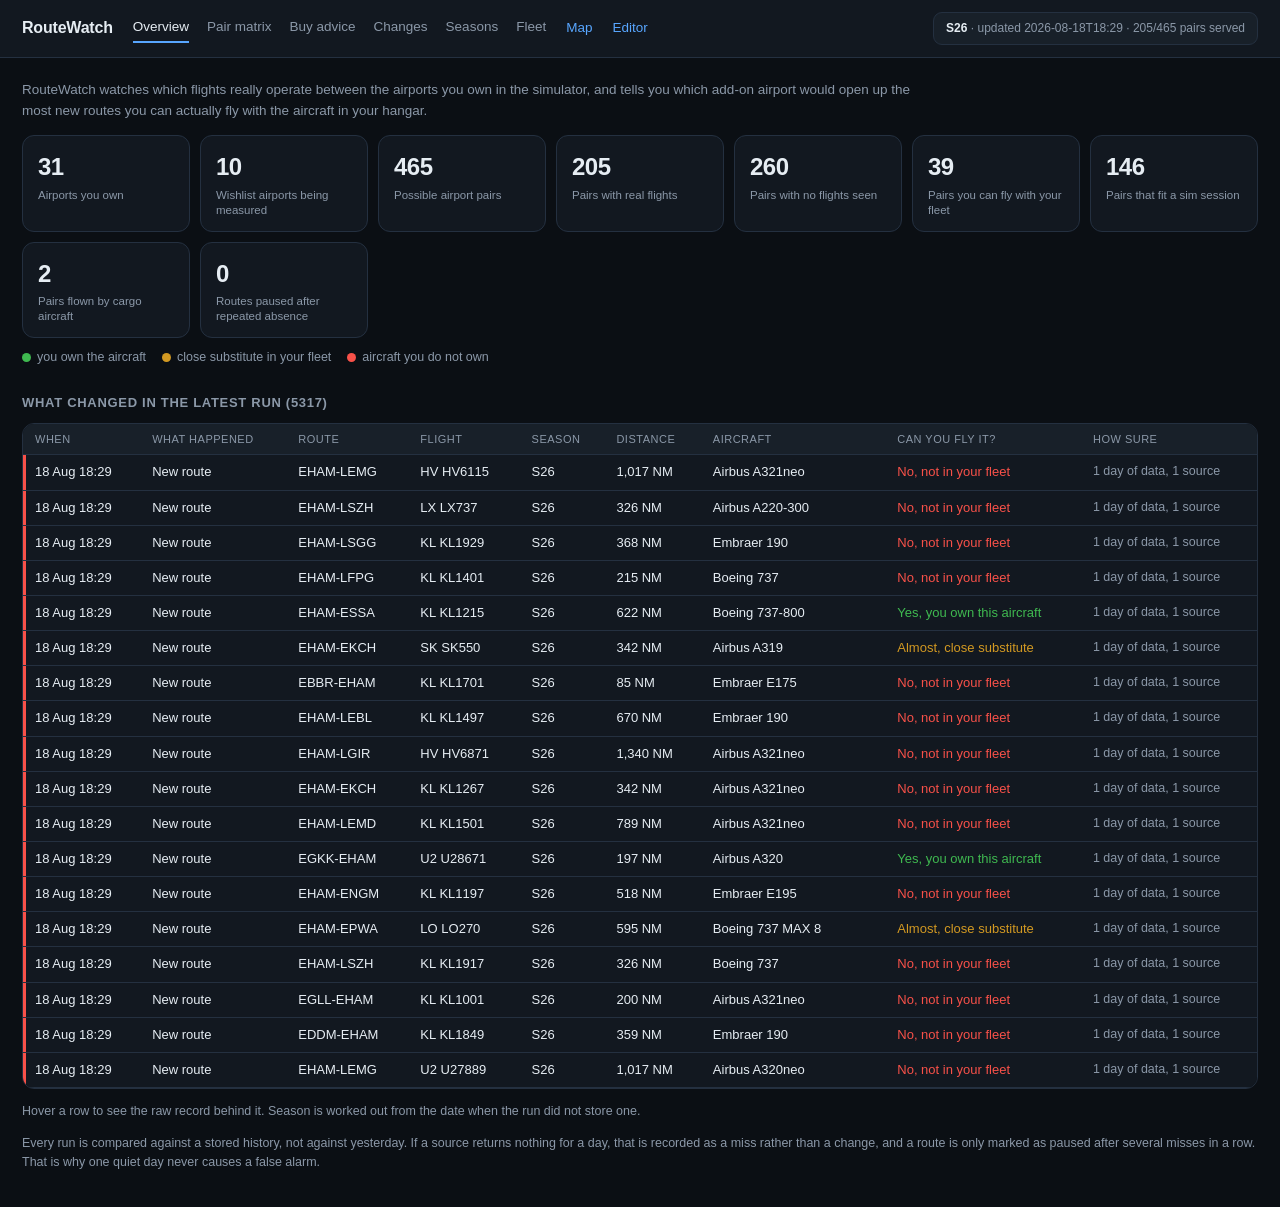
==== commit 6079e2c4: "Plain-language Changes table, season derived from the event date, clearer Overview cards" ====
--- a/docs/index.html
+++ b/docs/index.html
@@ -23,14 +23,17 @@
 h2{font-size:13px;color:var(--d);margin:26px 0 10px;text-transform:uppercase;letter-spacing:.7px;font-weight:600}
 h2:first-child{margin-top:0}
 h3{font-size:14px;margin:0}
-.cards{display:grid;grid-template-columns:repeat(auto-fit,minmax(132px,1fr));gap:10px}
+.cards{display:grid;grid-template-columns:repeat(auto-fit,minmax(150px,1fr));gap:10px}
 .card{background:var(--p);border:1px solid var(--l);border-radius:var(--r);padding:12px 15px}
 .card b{display:block;font-size:24px;font-weight:650;letter-spacing:-.5px}
-.card span{color:var(--d);font-size:11px;text-transform:uppercase;letter-spacing:.5px}
-
-/* The panel is the scroll container for its own table. That is what makes the
-   sticky head reliable: it anchors to the top of this box instead of fighting
-   with the page header. No header-height maths needed anywhere. */
+.card span{color:var(--d);font-size:11.5px;display:block;line-height:1.35;margin-top:2px}
+.lead{font-size:13.5px;color:var(--d);margin:0 0 14px;max-width:900px}
+.key{display:flex;gap:16px;flex-wrap:wrap;margin:10px 0 0;font-size:12.5px;color:var(--d)}
+.key span{display:inline-flex;align-items:center;gap:6px}
+.key i{width:9px;height:9px;border-radius:50%;display:inline-block}
+
+/* The panel is the scroll container for its own table, which is what keeps the
+   sticky head anchored to the top of the box instead of fighting the header. */
 .panel{background:var(--p);border:1px solid var(--l);border-radius:var(--r);
   overflow:auto;max-height:74vh;position:relative}
 .panel::-webkit-scrollbar{width:10px;height:10px}
@@ -65,8 +68,10 @@
 a{color:var(--u)}
 .tag{font-size:10.5px;border:1px solid var(--l);border-radius:999px;padding:2px 9px;color:var(--d);
   white-space:nowrap}
+.tag.wish{border-color:#4d3f16;color:var(--n)}
 .rank{color:var(--u);font-weight:700;font-variant-numeric:tabular-nums}
 .gain b{font-size:15px;font-weight:650}
+.num{font-variant-numeric:tabular-nums;white-space:nowrap}
 details{margin-top:6px}
 summary{cursor:pointer;color:var(--u);font-size:12.5px;outline:none}
 .stores{display:flex;gap:7px;flex-wrap:wrap;margin-top:8px}
@@ -91,6 +96,7 @@
 const cls=s=>!s?'u':s==='MATCH'?'m':s.startsWith('MATCH')?'n':s.startsWith('NEAR')?'n':s.startsWith('NO-')?'x':'u';
 const app=document.getElementById('app');
 const cut=(arr,n)=>{const a=arr||[];return a.length<=n?esc(a.join(', ')):esc(a.slice(0,n).join(', '))+' <span class="muted">+'+(a.length-n)+'</span>';};
+const nf=n=>Number(n).toLocaleString('en-GB');
 
 /* Some labels are written in Dutch by routewatch.mjs and stored that way in
  * data.json. Translate at display time only, so the data files stay untouched
@@ -99,36 +105,142 @@
           [/kandidaat/g,'candidate'],[/bronnen/g,'sources']];
 const en=s=>{let o=String(s??'');for(const r of EN)o=o.replace(r[0],r[1]);return o;};
 
-/* Every table gets a real thead. Sticky only behaves predictably on thead cells
- * inside a scrolling ancestor, and .panel is that ancestor. */
 const head=cells=>'<thead><tr>'+cells.map(c=>'<th>'+c+'</th>').join('')+'</tr></thead>';
+
+/* ------------------------------------------------------- plain language --- */
+/* Aircraft codes mean nothing to most people, so spell the common ones out. */
+const TYPES={B733:'Boeing 737-300',B734:'Boeing 737-400',B735:'Boeing 737-500',
+ B736:'Boeing 737-600',B737:'Boeing 737-700',B738:'Boeing 737-800',B739:'Boeing 737-900',
+ B37M:'Boeing 737 MAX 7',B38M:'Boeing 737 MAX 8',B39M:'Boeing 737 MAX 9',
+ B752:'Boeing 757-200',B763:'Boeing 767-300',B772:'Boeing 777-200',B77W:'Boeing 777-300ER',
+ B788:'Boeing 787-8',B789:'Boeing 787-9',B78X:'Boeing 787-10',
+ BCS1:'Airbus A220-100',BCS3:'Airbus A220-300',
+ A319:'Airbus A319',A320:'Airbus A320',A321:'Airbus A321',
+ A19N:'Airbus A319neo',A20N:'Airbus A320neo',A21N:'Airbus A321neo',
+ A332:'Airbus A330-200',A333:'Airbus A330-300',A339:'Airbus A330-900neo',
+ A343:'Airbus A340-300',A359:'Airbus A350-900',A35K:'Airbus A350-1000',
+ E170:'Embraer E170',E175:'Embraer E175',E190:'Embraer E190',E195:'Embraer E195',
+ E290:'Embraer E190-E2',E295:'Embraer E195-E2',
+ AT43:'ATR 42',AT72:'ATR 72',AT75:'ATR 72-500',AT76:'ATR 72-600',
+ DH8D:'Dash 8 Q400',CRJ9:'Bombardier CRJ900',CRJX:'Bombardier CRJ1000',
+ SB20:'Saab 2000',SF34:'Saab 340'};
+function prettyType(s){
+  const k=String(s||'').trim().toUpperCase();
+  if(TYPES[k]) return TYPES[k];
+  /* Fall back to sentence case: AIRBUS A321 NEO -> Airbus A321neo */
+  const words=k.split(/\s+/).map(w=>{
+    if(w==='NEO') return 'neo';
+    if(/\d/.test(w)) return w;
+    return w.charAt(0)+w.slice(1).toLowerCase();
+  });
+  return words.join(' ').replace(/ neo/g,'neo');
+}
+
+const KINDS={ROUTE_NEW:'New route',ROUTE_GONE:'Route disappeared',ROUTE_BACK:'Route is back',
+ TYPE_NEW:'Different aircraft',TYPE_GONE:'Aircraft no longer used',
+ STATUS_CHANGE:'Fleet match changed',SEASON_START:'Season started',SEASON_END:'Season ended',
+ SUSPENDED:'Paused, not seen for a while',RESUMED:'Flying again'};
+const kindLabel=k=>KINDS[k]||String(k||'').replace(/_/g,' ').toLowerCase()
+  .replace(/^./,c=>c.toUpperCase());
+
+/* Can you actually fly this leg with the aircraft you own? */
+function flyText(st){
+  const s=String(st||'');
+  if(s==='MATCH'||s.startsWith('MATCH')) return '<span class="m">Yes, you own this aircraft</span>';
+  if(s.startsWith('NEAR')) return '<span class="n">Almost, close substitute</span>';
+  if(s.startsWith('NO-')) return '<span class="x">No, not in your fleet</span>';
+  return '<span class="muted">Unknown</span>';
+}
+
+/* "n=1d, bronnen=1" is precise but unreadable. Say it in words instead. */
+function sureText(c){
+  const s=en(String(c||''));
+  const d=s.match(/n=(\d+)\s*d/i), src=s.match(/sources=(\d+)/i);
+  if(!d&&!src) return esc(s)||'<span class="muted">-</span>';
+  const parts=[];
+  if(d) parts.push(d[1]+(d[1]==='1'?' day':' days')+' of data');
+  if(src) parts.push(src[1]+(src[1]==='1'?' source':' sources'));
+  return '<span class="muted">'+parts.join(', ')+'</span>';
+}
+
+function fmtWhen(at){
+  const s=String(at||'');
+  const d=new Date(s);
+  if(isNaN(d)) return s.slice(0,16);
+  const mon=['Jan','Feb','Mar','Apr','May','Jun','Jul','Aug','Sep','Oct','Nov','Dec'][d.getMonth()];
+  const p=n=>String(n).padStart(2,'0');
+  return d.getDate()+' '+mon+' '+p(d.getHours())+':'+p(d.getMinutes());
+}
+
+/* Season is not stored on every event, but it follows entirely from the date:
+ * IATA summer runs from the last Sunday of March to the day before the last
+ * Sunday of October. So we work it out instead of leaving the column empty. */
+function lastSunday(year,month){
+  const d=new Date(Date.UTC(year,month+1,0));
+  d.setUTCDate(d.getUTCDate()-d.getUTCDay());
+  return d;
+}
+function seasonOf(at){
+  const d=new Date(at);
+  if(isNaN(d)) return '';
+  const y=d.getUTCFullYear();
+  const s=lastSunday(y,2), w=lastSunday(y,9);
+  if(d>=s&&d<w) return 'S'+String(y).slice(2);
+  if(d<s) return 'W'+String(y-1).slice(2);
+  return 'W'+String(y).slice(2);
+}
 
 /* ------------------------------------------------------------ changes ---- */
 function evTable(rows){
-  if(!rows||!rows.length) return '<p class="muted small">No changes recorded yet.</p>';
+  if(!rows||!rows.length) return '<p class="muted small">Nothing has changed yet.</p>';
   return '<div class="panel"><table>'
-   +head(['When','Kind','Pair','Flight','Season','Detail','Confidence'])+'<tbody>'
-   +rows.map(e=>'<tr class="'+esc(e.severity)+'"><td class="nowrap">'+esc(String(e.at).slice(0,16))+'</td>'
-   +'<td class="nowrap">'+esc(e.kind)+'</td><td class="nowrap">'+esc(e.pair)+'</td>'
-   +'<td class="nowrap">'+esc(e.airline)+' '+esc(e.flight)+'</td><td>'+esc(e.season)+'</td>'
-   +'<td><code>'+esc(en(JSON.stringify(e.detail)))+'</code></td>'
-   +'<td class="muted small">'+esc(en(e.confidence))+'</td></tr>').join('')
-   +'</tbody></table></div>';
+   +head(['When','What happened','Route','Flight','Season','Distance','Aircraft',
+          'Can you fly it?','How sure'])+'<tbody>'
+   +rows.map(e=>{
+     const d=e.detail||{}, ts=(d.types||[]).map(prettyType);
+     const seas=e.season||seasonOf(e.at);
+     return '<tr class="'+esc(e.severity)+'" title="'+esc(en(JSON.stringify(d)))+'">'
+      +'<td class="nowrap">'+esc(fmtWhen(e.at))+'</td>'
+      +'<td class="nowrap">'+esc(kindLabel(e.kind))+'</td>'
+      +'<td class="nowrap">'+esc(e.pair)
+        +(d.candidate?' <span class="tag wish">wishlist</span>':'')+'</td>'
+      +'<td class="nowrap">'+esc(e.airline?String(e.airline)+' '+String(e.flight||''):(e.flight||'-'))+'</td>'
+      +'<td class="nowrap">'+(seas?esc(seas):'<span class="muted">-</span>')+'</td>'
+      +'<td class="num">'+(d.nm?nf(d.nm)+' NM':'<span class="muted">-</span>')+'</td>'
+      +'<td>'+(ts.length?esc(ts.join(', ')):'<span class="muted">-</span>')+'</td>'
+      +'<td class="nowrap">'+flyText(d.status)+'</td>'
+      +'<td class="small">'+sureText(e.confidence)+'</td></tr>';
+   }).join('')
+   +'</tbody></table></div>'
+   +'<p class="muted small">Hover a row to see the raw record behind it. Season is worked out '
+   +'from the date when the run did not store one.</p>';
 }
 
 /* ----------------------------------------------------------- overview ---- */
 function ov(){
   const s=D.summary;
-  app.innerHTML='<div class="cards">'+[
-    ['airports owned',s.airports],['candidates',s.candidates],
-    ['pairs possible',s.pairs_possible],['served',s.pairs_served],['unserved',s.pairs_unserved],
-    ['with MATCH',s.pairs_match],['simmable',s.pairs_simmable],['cargo pairs',s.cargo_pairs],
-    ['suspended',s.suspended]]
-    .map(x=>'<div class="card"><b>'+x[1]+'</b><span>'+x[0]+'</span></div>').join('')+'</div>'
-   +'<h2>Changes in the latest run ('+s.new_events+')</h2>'+evTable(D.events.slice(0,50))
-   +'<p class="muted small">Comparison runs against a baseline ledger in the repository, not against '
-   +'yesterday. A source that returns nothing for one day therefore produces no false alarms: absence is '
-   +'counted and SUSPENDED only follows after several missed opportunities.</p>';
+  app.innerHTML='<p class="lead">RouteWatch watches which flights really operate between the airports '
+   +'you own in the simulator, and tells you which add-on airport would open up the most new routes '
+   +'you can actually fly with the aircraft in your hangar.</p>'
+   +'<div class="cards">'+[
+    [s.airports,'Airports you own'],
+    [s.candidates,'Wishlist airports being measured'],
+    [s.pairs_possible,'Possible airport pairs'],
+    [s.pairs_served,'Pairs with real flights'],
+    [s.pairs_unserved,'Pairs with no flights seen'],
+    [s.pairs_match,'Pairs you can fly with your fleet'],
+    [s.pairs_simmable,'Pairs that fit a sim session'],
+    [s.cargo_pairs,'Pairs flown by cargo aircraft'],
+    [s.suspended,'Routes paused after repeated absence']]
+    .map(x=>'<div class="card"><b>'+x[0]+'</b><span>'+x[1]+'</span></div>').join('')+'</div>'
+   +'<div class="key"><span><i style="background:var(--m)"></i>you own the aircraft</span>'
+   +'<span><i style="background:var(--n)"></i>close substitute in your fleet</span>'
+   +'<span><i style="background:var(--x)"></i>aircraft you do not own</span></div>'
+   +'<h2>What changed in the latest run ('+s.new_events+')</h2>'+evTable(D.events.slice(0,50))
+   +'<p class="muted small">Every run is compared against a stored history, not against yesterday. '
+   +'If a source returns nothing for a day, that is recorded as a miss rather than a change, and a route '
+   +'is only marked as paused after several misses in a row. That is why one quiet day never causes '
+   +'a false alarm.</p>';
 }
 
 /* --------------------------------------------------------- pair matrix --- */
@@ -145,11 +257,13 @@
    +'<input id="q" placeholder="filter by ICAO, operator or type"><span id="qn" class="muted small"></span></div>'
    +'<h2>Pair matrix &middot; '+ps.length+' rows</h2>'
    +'<div class="panel"><table id="t">'
-   +head(['Pair','Airports','NM','Operators','Types','Status','Simmable'])+'<tbody>'
+   +head(['Pair','Airports','Distance','Operators','Aircraft','Can you fly it?','Fits a session'])+'<tbody>'
    +shown.map(p=>'<tr><td class="nowrap"><a onclick="pd(\''+p.pair+'\')">'+p.pair+'</a></td>'
-   +'<td>'+esc(p.from)+' &ndash; '+esc(p.to)+'</td><td class="nowrap">'+p.nm+'</td>'
-   +'<td>'+(cut(p.operators,6)||'-')+'</td><td><code>'+(cut(p.types,3)||'-')+'</code></td>'
-   +'<td class="'+cls(p.status)+' nowrap">'+esc(en(p.status))+'</td>'
+   +'<td>'+esc(p.from)+' &ndash; '+esc(p.to)+'</td><td class="num">'+nf(p.nm)+' NM</td>'
+   +'<td>'+(cut(p.operators,6)||'-')+'</td>'
+   +'<td>'+((p.types||[]).length?esc((p.types||[]).slice(0,3).map(prettyType).join(', '))
+     +((p.types||[]).length>3?' <span class="muted">+'+((p.types||[]).length-3)+'</span>':''):'-')+'</td>'
+   +'<td class="nowrap">'+(p.status==='GEEN VERBINDING'?'<span class="muted">no flights seen</span>':flyText(p.status))+'</td>'
    +'<td>'+(p.simmable?'<span class="m">yes</span>':'<span class="muted">no</span>')+'</td></tr>').join('')
    +'</tbody></table>'
    +(shown.length<ps.length?'<button class="more" onclick="prMore()">Show '+Math.min(PAGE,ps.length-shown.length)
@@ -169,34 +283,31 @@
 window.pd=p=>{
   const o=D.pairs.find(x=>x.pair===p); if(!o) return;
   const ap=Object.fromEntries(D.airports.map(a=>[a.icao,a])), q=p.split('-');
-  app.innerHTML='<h2>'+p+' &middot; '+o.nm+' NM &middot; '+esc(en(o.status))+'</h2>'
+  app.innerHTML='<h2>'+p+' &middot; '+nf(o.nm)+' NM</h2>'
+   +'<p class="small">'+flyText(o.status)+'</p>'
    +'<p class="muted small">Night restrictions &mdash; '+q[0]+': '+esc(en((ap[q[0]]||{}).night||'not established'))
    +' &middot; '+q[1]+': '+esc(en((ap[q[1]]||{}).night||'not established'))+'</p>'
-   +'<h2>Flight-level rows</h2><div class="panel"><table>'
-   +head(['Operator','Flight','Types (times seen)','Status','Days','STD','Sources','Seen'])+'<tbody>'
+   +'<h2>Flights on this route</h2><div class="panel"><table>'
+   +head(['Operator','Flight','Aircraft (times seen)','Can you fly it?','Days','Departure',
+          'Sources','First and last seen'])+'<tbody>'
    +o.legs.map(l=>'<tr><td>'+esc(l.airline)+'</td><td class="nowrap">'+esc(l.flight)+'</td>'
-   +'<td><code>'+esc(Object.entries(l.types).map(x=>x[0]+' x'+x[1]).join(', '))+'</code></td>'
-   +'<td class="'+cls(l.status)+' nowrap">'+esc(en(l.status))+'</td><td>'+l.days+'</td>'
+   +'<td>'+esc(Object.entries(l.types).map(x=>prettyType(x[0])+' x'+x[1]).join(', '))+'</td>'
+   +'<td class="nowrap">'+flyText(l.status)+'</td><td class="num">'+l.days+'</td>'
    +'<td class="nowrap">'+esc(l.std)+'</td><td class="small">'+esc((l.sources||[]).join(', '))+'</td>'
    +'<td class="nowrap small">'+esc(l.first)+' &rarr; '+esc(l.last)+'</td></tr>').join('')
    +'</tbody></table></div>'
-   +'<h2>Per season (observed boundaries)</h2><div class="panel"><table>'
-   +head(['Season','Flight','From','To','Days','Types','STD'])+'<tbody>'
+   +'<h2>Per season (as observed)</h2><div class="panel"><table>'
+   +head(['Season','Flight','From','To','Days','Aircraft','Departure'])+'<tbody>'
    +o.legs.flatMap(l=>Object.entries(l.seasons||{}).map(x=>'<tr><td><b>'+esc(x[0])+'</b></td>'
    +'<td class="nowrap">'+esc(l.flight)+'</td><td class="nowrap">'+esc(x[1].first)+'</td>'
-   +'<td class="nowrap">'+esc(x[1].last)+'</td><td>'+x[1].days+'</td>'
-   +'<td><code>'+esc(Object.keys(x[1].types).join(', '))+'</code></td>'
+   +'<td class="nowrap">'+esc(x[1].last)+'</td><td class="num">'+x[1].days+'</td>'
+   +'<td>'+esc(Object.keys(x[1].types).map(prettyType).join(', '))+'</td>'
    +'<td class="nowrap">'+esc(x[1].std)+'</td></tr>')).join('')
    +'</tbody></table></div>'
-   +'<h2>Changes on this pair</h2>'+evTable(D.events.filter(e=>e.pair===p));
+   +'<h2>Changes on this route</h2>'+evTable(D.events.filter(e=>e.pair===p));
 };
 
 /* ---------------------------------------------------------- buy advice --- */
-/* Store search links: the config already holds price_search per candidate. We keep
- * those, but add a second query based on the airport name because searching on a
- * bare IATA code returns noise in most shops. Real product URLs would require a
- * catalogue feed from each store, which does not exist - FSAddonCompare is the
- * actual price comparison tool. */
 const TPL={fsaddoncompare:'https://www.fsaddoncompare.com/search?q=',
   simmarket:'https://secure.simmarket.com/?s=',contrail:'https://contrail.co.uk/?s=',
   orbx:'https://orbxdirect.com/search?q=',inibuilds:'https://www.inibuilds.com/search?q=',
@@ -216,30 +327,33 @@
   const cs=D.candidates||[];
   if(!cs.length){app.innerHTML='<h2>Buy advice</h2><p class="muted small">No candidates measured yet. '
    +'Add an airport with <code>"candidate": true</code> in config/collection.json and run the workflow.</p>';return;}
-  app.innerHTML='<h2>Buy advice, ranked by network gain</h2>'
-   +'<p class="muted small">Measured, not estimated: the number of pairs with your current fleet and '
-   +'airports where flights were actually observed. RouteWatch tells you WHAT to buy; price comparison '
-   +'is one click away per candidate.</p>'
+  app.innerHTML='<h2>Which airport is worth buying next</h2>'
+   +'<p class="lead">Each number below was counted, not guessed: these are routes where flights were '
+   +'really observed, between airports you already own and this candidate. The higher the count, the more '
+   +'new flying the purchase unlocks.</p>'
    +'<div class="panel"><table>'
-   +head(['#','Airport','Focus','New pairs','MATCH','Simmable','Cargo','Connects with'])+'<tbody>'
+   +head(['#','Airport','Focus','New routes','Flyable with your fleet','Fits a session','Cargo',
+          'Connects with'])+'<tbody>'
    +cs.map((c,i)=>'<tr><td class="rank">'+(i+1)+'</td>'
     +'<td class="nowrap"><a onclick="cd(\''+esc(c.icao)+'\')"><code>'+esc(c.icao)+'</code></a> '+esc(c.name)+'</td>'
     +'<td><span class="tag">'+esc(c.focus)+'</span></td>'
-    +'<td class="gain"><b>'+c.gain.new_pairs+'</b></td>'
-    +'<td class="gain m"><b>'+c.gain.match_pairs+'</b></td>'
-    +'<td>'+c.gain.simmable_pairs+'</td><td>'+c.gain.cargo_pairs+'</td>'
+    +'<td class="gain num"><b>'+c.gain.new_pairs+'</b></td>'
+    +'<td class="gain m num"><b>'+c.gain.match_pairs+'</b></td>'
+    +'<td class="num">'+c.gain.simmable_pairs+'</td><td class="num">'+c.gain.cargo_pairs+'</td>'
     +'<td class="small">'+cut(c.gain.connects,10)+'</td></tr>').join('')
    +'</tbody></table></div>'
-   +'<p class="muted small">Click an ICAO code for the rationale and store links. '+PRICES_NOTE+'</p>';
+   +'<p class="muted small">Click an ICAO code for the reasoning and shop links. '+PRICES_NOTE+'</p>';
 }
 
 window.cd=icao=>{
   const c=(D.candidates||[]).find(x=>x.icao===icao); if(!c) return;
   const city=cityOf(c.name);
   app.innerHTML='<h2>'+esc(c.icao)+' &middot; '+esc(c.name)+'</h2>'
-   +'<div class="cards">'+[['new pairs',c.gain.new_pairs],['with MATCH',c.gain.match_pairs],
-     ['simmable',c.gain.simmable_pairs],['cargo',c.gain.cargo_pairs]]
-     .map(x=>'<div class="card"><b>'+x[1]+'</b><span>'+x[0]+'</span></div>').join('')+'</div>'
+   +'<div class="cards">'+[[c.gain.new_pairs,'New routes this unlocks'],
+     [c.gain.match_pairs,'Of those, flyable with your fleet'],
+     [c.gain.simmable_pairs,'Short enough for one session'],
+     [c.gain.cargo_pairs,'Flown by cargo aircraft']]
+     .map(x=>'<div class="card"><b>'+x[0]+'</b><span>'+x[1]+'</span></div>').join('')+'</div>'
    +'<h2>Why</h2><p class="small">'+esc(en(c.why||''))+'</p>'
    +(c.known_developers?'<p class="muted small">Known developers: '+esc(c.known_developers.join(' | '))+'</p>':'')
    +(c.gain.connects.length?'<h2>Connects with</h2><p><code>'+esc(c.gain.connects.join(' '))+'</code></p>':'')
@@ -260,28 +374,32 @@
 };
 
 /* ------------------------------------------------- changes, seasons, fleet */
-function ev(){app.innerHTML='<h2>All stored changes ('+D.events.length+')</h2>'+evTable(D.events);}
+function ev(){app.innerHTML='<h2>Everything that changed ('+D.events.length+')</h2>'+evTable(D.events);}
 
 function se(){
   const s=D.summary;
-  app.innerHTML='<h2>Seasons</h2><p class="small">Current: <b>'+esc(s.season.label)+'</b> '
-   +s.season.start+' through '+s.season.end+'. Counter season: <b>'+esc(s.counter_season)+'</b>.</p>'
-   +'<p class="muted small">IATA rule: last Sunday of March through the day before the last Sunday of '
-   +'October. This also works for seasons that do not exist yet.</p>'
+  app.innerHTML='<h2>Seasons</h2><p class="small">Current: <b>'+esc(s.season.label)+'</b>, '
+   +s.season.start+' through '+s.season.end+'. The opposite season is <b>'+esc(s.counter_season)+'</b>.</p>'
+   +'<p class="muted small">Airlines change their timetable twice a year. Summer runs from the last Sunday '
+   +'of March to the day before the last Sunday of October, winter covers the rest. RouteWatch works this '
+   +'out from the date, so future seasons need no configuration.</p>'
    +'<h2>Season events</h2>'+evTable(D.events.filter(e=>String(e.kind).startsWith('SEASON')));
 }
 
 function fl(){
-  app.innerHTML='<h2>Owned fleet</h2><div class="panel"><table>'
-   +head(['Key','Name','Role','Range','Types'])+'<tbody>'
+  app.innerHTML='<h2>Aircraft you own</h2><div class="panel"><table>'
+   +head(['Key','Name','Role','Range','Counts as'])+'<tbody>'
    +D.fleet.owned.map(f=>'<tr><td><code>'+esc(f.key)+'</code></td><td>'+esc(f.name)+'</td>'
-   +'<td>'+esc(f.role)+'</td><td class="nowrap">'+f.range_nm+' NM</td>'
-   +'<td><code>'+esc(f.types.join(', '))+'</code></td></tr>').join('')
-   +'</tbody></table></div>'
-   +'<h2>Near-match rules</h2><div class="panel"><table>'
-   +head(['Type','Substitute','Concession'])+'<tbody>'
-   +Object.entries(D.fleet.near_match).map(x=>'<tr><td><code>'+esc(x[0])+'</code></td>'
-   +'<td><code>'+esc(x[1].substitute)+'</code></td><td class="small">'+esc(en(x[1].concession))+'</td></tr>').join('')
+   +'<td>'+esc(f.role)+'</td><td class="num">'+nf(f.range_nm)+' NM</td>'
+   +'<td class="small">'+esc(f.types.map(prettyType).join(', '))+'</td></tr>').join('')
+   +'</tbody></table></div>'
+   +'<h2>Close-enough substitutes</h2>'
+   +'<p class="muted small">If the real flight uses an aircraft you do not own, RouteWatch checks '
+   +'whether something in your hangar is close enough to fly it anyway.</p>'
+   +'<div class="panel"><table>'
+   +head(['Real aircraft','You would fly','What you give up'])+'<tbody>'
+   +Object.entries(D.fleet.near_match).map(x=>'<tr><td>'+esc(prettyType(x[0]))+'</td>'
+   +'<td>'+esc(prettyType(x[1].substitute))+'</td><td class="small">'+esc(en(x[1].concession))+'</td></tr>').join('')
    +'</tbody></table></div>'
    +'<p class="muted small">Edit fleet and airports in the <a href="editor.html">Editor</a>, '
    +'which produces valid JSON for config/collection.json.</p>';
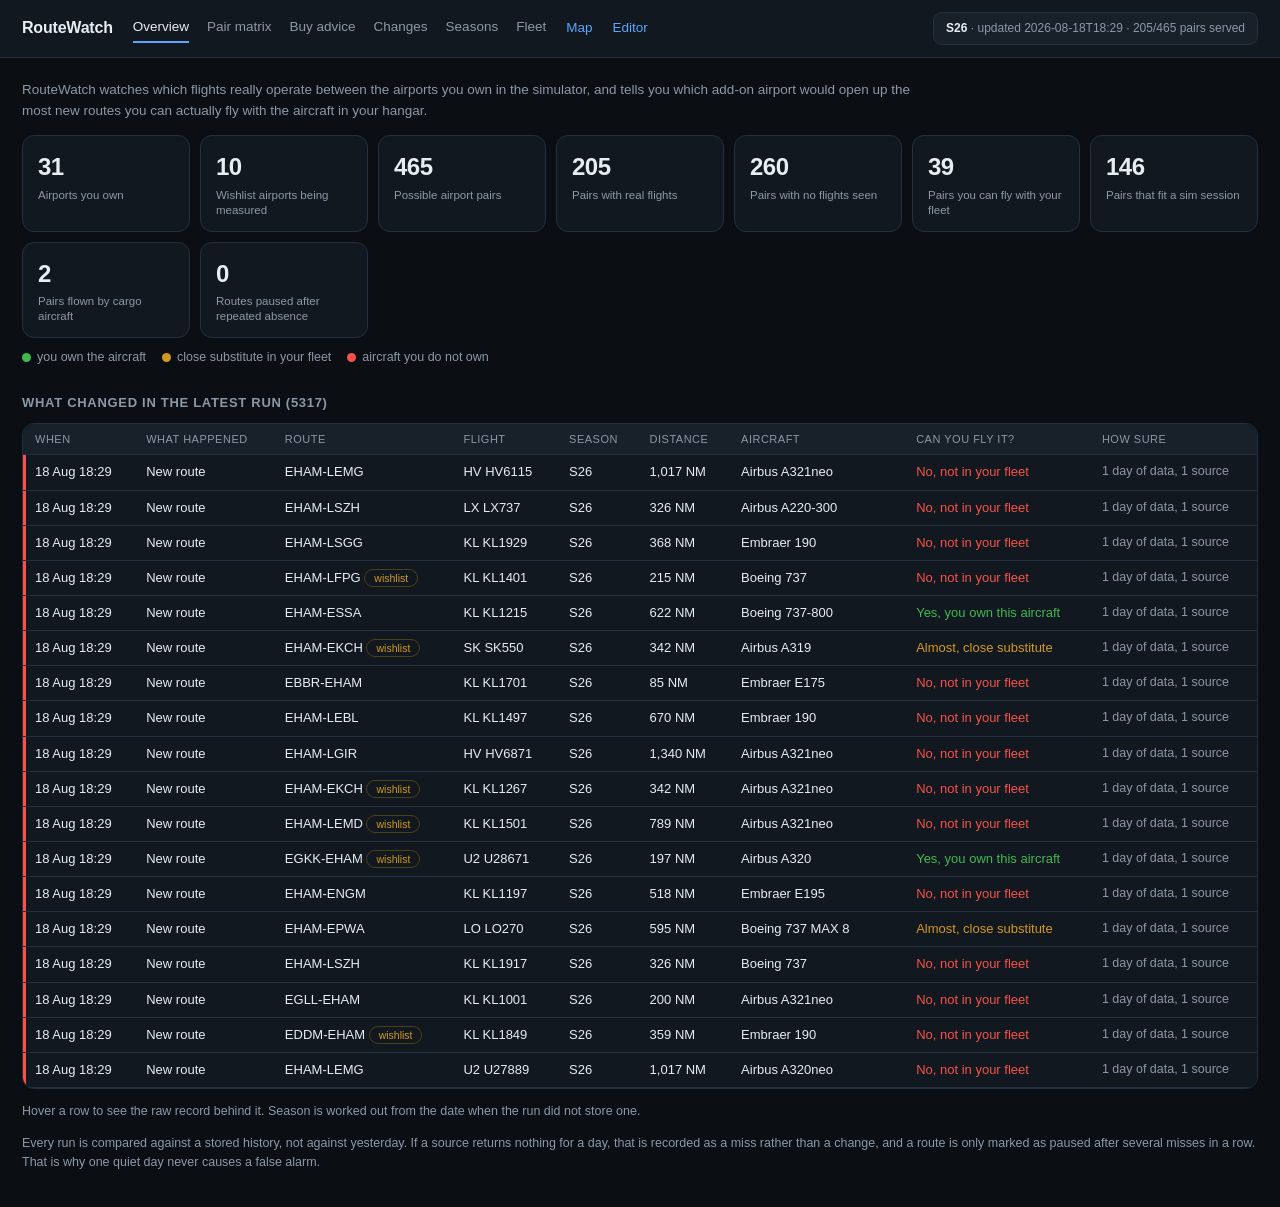
==== commit cb5b4f3d: "Accept both GEEN VERBINDING and NO SERVICE so filters keep working across the source-language change" ====
--- a/docs/index.html
+++ b/docs/index.html
@@ -98,11 +98,21 @@
 const cut=(arr,n)=>{const a=arr||[];return a.length<=n?esc(a.join(', ')):esc(a.slice(0,n).join(', '))+' <span class="muted">+'+(a.length-n)+'</span>';};
 const nf=n=>Number(n).toLocaleString('en-GB');
 
-/* Some labels are written in Dutch by routewatch.mjs and stored that way in
- * data.json. Translate at display time only, so the data files stay untouched
- * and every comparison below keeps working on the raw value. */
+/* Older runs wrote this sentinel in Dutch, newer runs write it in English.
+ * Accept both, so switching the source language never breaks the filters. */
+const NOSVC=s=>{const v=String(s??'');return v==='GEEN VERBINDING'||v==='NO SERVICE';};
+
+/* data/events.json keeps up to 3000 historical events, and the older ones stay
+ * Dutch forever. So display-time translation has to remain, even once
+ * routewatch.mjs writes English. */
 const EN=[[/GEEN VERBINDING/g,'NO SERVICE'],[/ONBEKEND/g,'UNKNOWN'],
-          [/kandidaat/g,'candidate'],[/bronnen/g,'sources']];
+          [/kandidaat/g,'candidate'],[/bronnen/g,'sources'],
+          [/\bvan\b/g,'from'],[/\bnaar\b/g,'to'],[/\bnieuw\b/g,'new'],[/\beerder\b/g,'previously'],
+          [/\bdagen\b/g,'days'],[/\bwaargenomen\b/g,'observed'],[/\bvorig\b/g,'previous'],
+          [/\bwinkel\b/g,'store'],[/\btegenseizoen\b/g,'counter season'],
+          [/laatst_gezien/g,'last_seen'],[/gemiste_gelegenheden/g,'missed_opportunities'],
+          [/eerste_verbinding/g,'first_connection'],[/geen_actieve_vluchtregel/g,'no_active_flight_line'],
+          [/hervat_op/g,'resumed_on'],[/aandeel_/g,'share_'],[/toelichting/g,'note']];
 const en=s=>{let o=String(s??'');for(const r of EN)o=o.replace(r[0],r[1]);return o;};
 
 const head=cells=>'<thead><tr>'+cells.map(c=>'<th>'+c+'</th>').join('')+'</tr></thead>';
@@ -111,8 +121,11 @@
 /* Aircraft codes mean nothing to most people, so spell the common ones out. */
 const TYPES={B733:'Boeing 737-300',B734:'Boeing 737-400',B735:'Boeing 737-500',
  B736:'Boeing 737-600',B737:'Boeing 737-700',B738:'Boeing 737-800',B739:'Boeing 737-900',
- B37M:'Boeing 737 MAX 7',B38M:'Boeing 737 MAX 8',B39M:'Boeing 737 MAX 9',
+ B73H:'Boeing 737-800',B73Y:'Boeing 737-800 freighter',B738F:'Boeing 737-800 freighter',
+ B734F:'Boeing 737-400 freighter',
+ B37M:'Boeing 737 MAX 7',B38M:'Boeing 737 MAX 8',B38X:'Boeing 737 MAX 8-200',B39M:'Boeing 737 MAX 9',
  B752:'Boeing 757-200',B763:'Boeing 767-300',B772:'Boeing 777-200',B77W:'Boeing 777-300ER',
+ B77L:'Boeing 777F',B77F:'Boeing 777F',
  B788:'Boeing 787-8',B789:'Boeing 787-9',B78X:'Boeing 787-10',
  BCS1:'Airbus A220-100',BCS3:'Airbus A220-300',
  A319:'Airbus A319',A320:'Airbus A320',A321:'Airbus A321',
@@ -137,8 +150,13 @@
 }
 
 const KINDS={ROUTE_NEW:'New route',ROUTE_GONE:'Route disappeared',ROUTE_BACK:'Route is back',
+ PAIR_NEW:'First ever connection',PAIR_GONE:'No flights left on this pair',
  TYPE_NEW:'Different aircraft',TYPE_GONE:'Aircraft no longer used',
- STATUS_CHANGE:'Fleet match changed',SEASON_START:'Season started',SEASON_END:'Season ended',
+ TYPE_MIX_SHIFT:'Aircraft mix shifted',MATCH_CHANGED:'Fleet match changed',
+ SIMMABLE_CHANGED:'Session fit changed',DOW_PATTERN_CHANGE:'Flies on different days',
+ SEASON_NEW:'New this season',SEASON_NOT_RETURNING:'Not back this season',
+ SEASON_TYPE_SWAP:'Different aircraft per season',SEASON_TIME_SHIFT:'Departure time shifted',
+ CANDIDATE_GAIN_UP:'Wishlist airport worth more now',PRICE_DROP:'Price dropped',
  SUSPENDED:'Paused, not seen for a while',RESUMED:'Flying again'};
 const kindLabel=k=>KINDS[k]||String(k||'').replace(/_/g,' ').toLowerCase()
   .replace(/^./,c=>c.toUpperCase());
@@ -146,6 +164,7 @@
 /* Can you actually fly this leg with the aircraft you own? */
 function flyText(st){
   const s=String(st||'');
+  if(NOSVC(s)) return '<span class="muted">no flights seen</span>';
   if(s==='MATCH'||s.startsWith('MATCH')) return '<span class="m">Yes, you own this aircraft</span>';
   if(s.startsWith('NEAR')) return '<span class="n">Almost, close substitute</span>';
   if(s.startsWith('NO-')) return '<span class="x">No, not in your fleet</span>';
@@ -199,16 +218,17 @@
    +rows.map(e=>{
      const d=e.detail||{}, ts=(d.types||[]).map(prettyType);
      const seas=e.season||seasonOf(e.at);
+     const wish=d.candidate??d.kandidaat;
      return '<tr class="'+esc(e.severity)+'" title="'+esc(en(JSON.stringify(d)))+'">'
       +'<td class="nowrap">'+esc(fmtWhen(e.at))+'</td>'
       +'<td class="nowrap">'+esc(kindLabel(e.kind))+'</td>'
       +'<td class="nowrap">'+esc(e.pair)
-        +(d.candidate?' <span class="tag wish">wishlist</span>':'')+'</td>'
+        +(wish?' <span class="tag wish">wishlist</span>':'')+'</td>'
       +'<td class="nowrap">'+esc(e.airline?String(e.airline)+' '+String(e.flight||''):(e.flight||'-'))+'</td>'
       +'<td class="nowrap">'+(seas?esc(seas):'<span class="muted">-</span>')+'</td>'
       +'<td class="num">'+(d.nm?nf(d.nm)+' NM':'<span class="muted">-</span>')+'</td>'
       +'<td>'+(ts.length?esc(ts.join(', ')):'<span class="muted">-</span>')+'</td>'
-      +'<td class="nowrap">'+flyText(d.status)+'</td>'
+      +'<td class="nowrap">'+(d.status?flyText(d.status):'<span class="muted">-</span>')+'</td>'
       +'<td class="small">'+sureText(e.confidence)+'</td></tr>';
    }).join('')
    +'</tbody></table></div>'
@@ -246,8 +266,8 @@
 /* --------------------------------------------------------- pair matrix --- */
 function pr(){
   const f=filter;
-  const ps=D.pairs.filter(p=>f==='all'||(f==='served'&&p.status!=='GEEN VERBINDING')
-   ||(f==='unserved'&&p.status==='GEEN VERBINDING')||(f==='match'&&p.status.startsWith('MATCH'))
+  const ps=D.pairs.filter(p=>f==='all'||(f==='served'&&!NOSVC(p.status))
+   ||(f==='unserved'&&NOSVC(p.status))||(f==='match'&&String(p.status).startsWith('MATCH'))
    ||(f==='simmable'&&p.simmable)||(f==='cargo'&&p.cargo));
   const shown=ps.slice(0,PAGE*prPage);
   app.innerHTML='<div class="chips">'
@@ -263,7 +283,7 @@
    +'<td>'+(cut(p.operators,6)||'-')+'</td>'
    +'<td>'+((p.types||[]).length?esc((p.types||[]).slice(0,3).map(prettyType).join(', '))
      +((p.types||[]).length>3?' <span class="muted">+'+((p.types||[]).length-3)+'</span>':''):'-')+'</td>'
-   +'<td class="nowrap">'+(p.status==='GEEN VERBINDING'?'<span class="muted">no flights seen</span>':flyText(p.status))+'</td>'
+   +'<td class="nowrap">'+flyText(p.status)+'</td>'
    +'<td>'+(p.simmable?'<span class="m">yes</span>':'<span class="muted">no</span>')+'</td></tr>').join('')
    +'</tbody></table>'
    +(shown.length<ps.length?'<button class="more" onclick="prMore()">Show '+Math.min(PAGE,ps.length-shown.length)
@@ -315,7 +335,6 @@
   justflight:'https://www.justflight.com/searchresults?searchterm='};
 const cityOf=n=>String(n||'').split(/[\s\/-]+/)[0];
 
-/* prices_note in data.json is Dutch, so the page carries its own English wording. */
 const PRICES_NOTE='RouteWatch does not compare shop prices itself. FSAddonCompare already does that '
  +'across Aerosoft, Contrail, Flightsim.to, iniBuilds, Just Flight, Orbx, simMarket and the Marketplace, '
  +'with price history and sale alerts. Direct search links per candidate are below. To pull prices into '
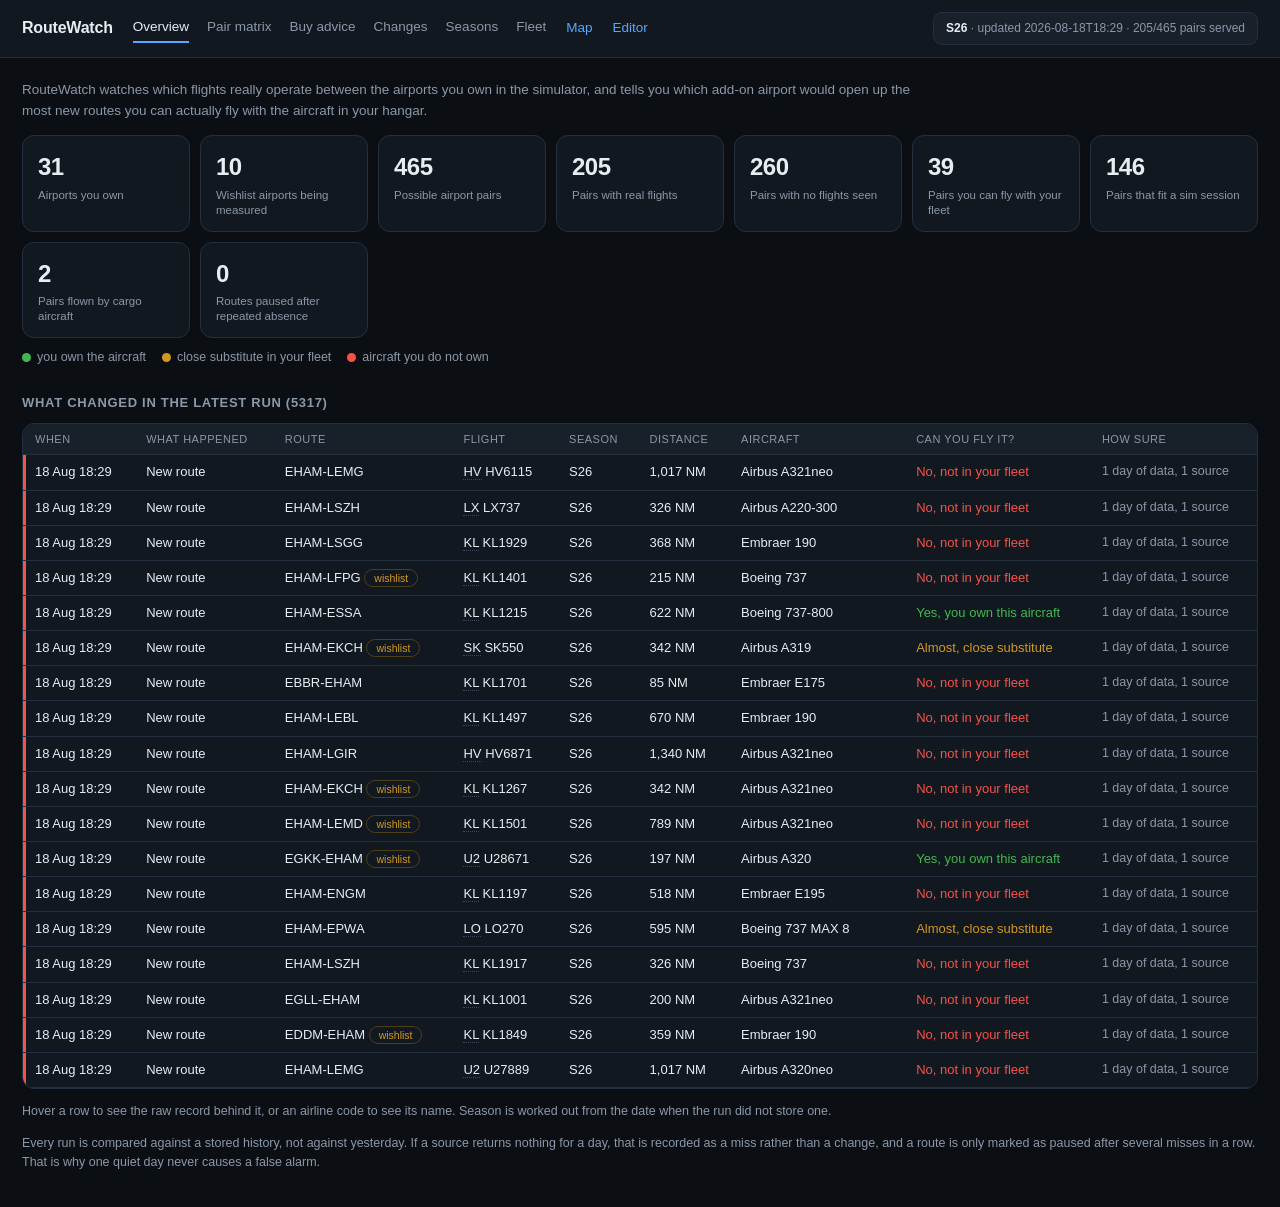
==== commit 24b392fd: "Sortable columns in the pair matrix and buy advice, sorting on raw values before paging" ====
--- a/docs/index.html
+++ b/docs/index.html
@@ -44,7 +44,11 @@
 th,td{text-align:left;padding:7px 12px;border-bottom:1px solid var(--l);vertical-align:top}
 thead th{color:var(--d);position:sticky;top:0;z-index:3;background:var(--p2);font-weight:500;
   font-size:11px;text-transform:uppercase;letter-spacing:.5px;
-  box-shadow:inset 0 -1px 0 var(--l);border-bottom:none}
+  box-shadow:inset 0 -1px 0 var(--l);border-bottom:none;white-space:nowrap}
+thead th.s{cursor:pointer;user-select:none}
+thead th.s:hover{color:var(--t)}
+thead th.on{color:var(--u)}
+.arw{font-size:9px;opacity:.75;margin-left:3px}
 tbody tr:last-child td{border-bottom:none}
 tbody tr:hover td{background:#151c25}
 code{background:#1c2430;padding:1px 5px;border-radius:4px;font-size:12px;
@@ -72,6 +76,7 @@
 .rank{color:var(--u);font-weight:700;font-variant-numeric:tabular-nums}
 .gain b{font-size:15px;font-weight:650}
 .num{font-variant-numeric:tabular-nums;white-space:nowrap}
+.op{border-bottom:1px dotted #3d4759;cursor:help}
 details{margin-top:6px}
 summary{cursor:pointer;color:var(--u);font-size:12.5px;outline:none}
 .stores{display:flex;gap:7px;flex-wrap:wrap;margin-top:8px}
@@ -92,8 +97,7 @@
 <script>
 let D=null, filter='all', prPage=1;
 const PAGE=200;
-const esc=s=>String(s??'').replace(/[<>&]/g,c=>({'<':'&lt;','>':'&gt;','&':'&amp;'}[c]));
-const cls=s=>!s?'u':s==='MATCH'?'m':s.startsWith('MATCH')?'n':s.startsWith('NEAR')?'n':s.startsWith('NO-')?'x':'u';
+const esc=s=>String(s??'').replace(/[<>&"]/g,c=>({'<':'&lt;','>':'&gt;','&':'&amp;','"':'&quot;'}[c]));
 const app=document.getElementById('app');
 const cut=(arr,n)=>{const a=arr||[];return a.length<=n?esc(a.join(', ')):esc(a.slice(0,n).join(', '))+' <span class="muted">+'+(a.length-n)+'</span>';};
 const nf=n=>Number(n).toLocaleString('en-GB');
@@ -116,6 +120,30 @@
 const en=s=>{let o=String(s??'');for(const r of EN)o=o.replace(r[0],r[1]);return o;};
 
 const head=cells=>'<thead><tr>'+cells.map(c=>'<th>'+c+'</th>').join('')+'</tr></thead>';
+
+/* Clickable head: each entry is either a plain label or [label, sortKey].
+ * The arrow shows which column drives the current order. */
+function sortHead(cells,st,fn){
+  return '<thead><tr>'+cells.map(c=>{
+    if(!Array.isArray(c)) return '<th>'+c+'</th>';
+    const on=st.key===c[1];
+    return '<th class="s'+(on?' on':'')+'" onclick="'+fn+'(\''+c[1]+'\')" '
+      +'title="Click to sort">'+c[0]
+      +'<span class="arw">'+(on?(st.dir>0?'&#9650;':'&#9660;'):'')+'</span></th>';
+  }).join('')+'</tr></thead>';
+}
+/* Sorting runs on raw values, never on the rendered text: 1,017 NM must not
+ * land before 326 NM because of string comparison. */
+function sortRows(rows,keys,st){
+  const get=keys[st.key];
+  if(!get) return rows;
+  return rows.slice().sort((a,b)=>{
+    const x=get(a), y=get(b);
+    const c=(typeof x==='number'&&typeof y==='number')
+      ? x-y : String(x).localeCompare(String(y),'en');
+    return c*st.dir;
+  });
+}
 
 /* ------------------------------------------------------- plain language --- */
 /* Aircraft codes mean nothing to most people, so spell the common ones out. */
@@ -140,13 +168,57 @@
 function prettyType(s){
   const k=String(s||'').trim().toUpperCase();
   if(TYPES[k]) return TYPES[k];
-  /* Fall back to sentence case: AIRBUS A321 NEO -> Airbus A321neo */
   const words=k.split(/\s+/).map(w=>{
     if(w==='NEO') return 'neo';
     if(/\d/.test(w)) return w;
     return w.charAt(0)+w.slice(1).toLowerCase();
   });
   return words.join(' ').replace(/ neo/g,'neo');
+}
+
+/* Operators arrive as IATA from AeroDataBox and as an ICAO callsign prefix from
+ * OpenSky, so both spellings map to the same airline name. */
+const AIRLINES={
+ KL:'KLM',KLM:'KLM',WA:'KLM Cityhopper',KLC:'KLM Cityhopper',
+ HV:'Transavia',TRA:'Transavia',TO:'Transavia France',TVF:'Transavia France',
+ AF:'Air France',AFR:'Air France',BA:'British Airways',BAW:'British Airways',
+ LH:'Lufthansa',DLH:'Lufthansa',LX:'Swiss',SWR:'Swiss',OS:'Austrian Airlines',AUA:'Austrian Airlines',
+ SN:'Brussels Airlines',BEL:'Brussels Airlines',EW:'Eurowings',EWG:'Eurowings',
+ '4Y':'Discover Airlines',OCN:'Discover Airlines',DE:'Condor',CFG:'Condor',
+ X3:'TUI fly Germany',TUI:'TUI fly Germany',BY:'TUI Airways',TOM:'TUI Airways',
+ TB:'TUI fly Belgium',JAF:'TUI fly Belgium',
+ FR:'Ryanair',RYR:'Ryanair',RK:'Ryanair UK',RUK:'Ryanair UK',
+ U2:'easyJet',EZY:'easyJet',EJU:'easyJet Europe',EC:'easyJet Europe',
+ VY:'Vueling',VLG:'Vueling',IB:'Iberia',IBE:'Iberia',I2:'Iberia Express',IBS:'Iberia Express',
+ UX:'Air Europa',AEA:'Air Europa',TP:'TAP Air Portugal',TAP:'TAP Air Portugal',
+ AZ:'ITA Airways',ITY:'ITA Airways',
+ SK:'SAS',SAS:'SAS',DY:'Norwegian',NAX:'Norwegian',D8:'Norwegian Sweden',IBK:'Norwegian Sweden',
+ AY:'Finnair',FIN:'Finnair',LO:'LOT Polish Airlines',LOT:'LOT Polish Airlines',
+ W6:'Wizz Air',WZZ:'Wizz Air',A3:'Aegean Airlines',AEE:'Aegean Airlines',
+ OA:'Olympic Air',OAL:'Olympic Air',TK:'Turkish Airlines',THY:'Turkish Airlines',
+ BT:'airBaltic',BTI:'airBaltic',LG:'Luxair',LGL:'Luxair',EI:'Aer Lingus',EIN:'Aer Lingus',
+ LS:'Jet2',EXS:'Jet2',FI:'Icelandair',ICE:'Icelandair',WF:'Wideroe',WIF:'Wideroe',
+ V7:'Volotea',VOE:'Volotea',PC:'Pegasus Airlines',PGT:'Pegasus Airlines',
+ QR:'Qatar Airways',QTR:'Qatar Airways',EK:'Emirates',UAE:'Emirates',
+ EY:'Etihad Airways',ETD:'Etihad Airways',
+ UA:'United Airlines',UAL:'United Airlines',AA:'American Airlines',AAL:'American Airlines',
+ DL:'Delta Air Lines',DAL:'Delta Air Lines',
+ SA:'South African Airways',SAA:'South African Airways',
+ NZ:'Air New Zealand',ANZ:'Air New Zealand',
+ /* Cargo carriers, codes verified against IATA and CAPA listings. */
+ FX:'FedEx Express',FDX:'FedEx Express','5X':'UPS Airlines',UPS:'UPS Airlines',
+ QY:'EAT Leipzig (DHL)',BCS:'EAT Leipzig (DHL)',
+ '3V':'ASL Airlines Belgium',TAY:'ASL Airlines Belgium',
+ '5O':'ASL Airlines France',FPO:'ASL Airlines France',
+ T2:'West Atlantic Sweden',SWN:'West Atlantic Sweden',NPT:'West Atlantic UK',
+ DJ:'Maersk Air Cargo',SRR:'Maersk Air Cargo',CV:'Cargolux',CLX:'Cargolux'};
+const airlineName=c=>AIRLINES[String(c||'').trim().toUpperCase()]||null;
+/* Hover an operator code to read the airline name. */
+function opList(arr,n){
+  const a=arr||[]; if(!a.length) return '-';
+  const out=a.slice(0,n).map(c=>{const name=airlineName(c);
+    return name?'<span class="op" title="'+esc(name)+'">'+esc(c)+'</span>':esc(c);}).join(' ');
+  return out+(a.length>n?' <span class="muted">+'+(a.length-n)+'</span>':'');
 }
 
 const KINDS={ROUTE_NEW:'New route',ROUTE_GONE:'Route disappeared',ROUTE_BACK:'Route is back',
@@ -169,6 +241,15 @@
   if(s.startsWith('NEAR')) return '<span class="n">Almost, close substitute</span>';
   if(s.startsWith('NO-')) return '<span class="x">No, not in your fleet</span>';
   return '<span class="muted">Unknown</span>';
+}
+/* Sort order for that column: best answer first when descending. */
+function flyRank(st){
+  const s=String(st||'');
+  if(NOSVC(s)) return 0;
+  if(s.startsWith('MATCH')) return 4;
+  if(s.startsWith('NEAR')) return 3;
+  if(s.startsWith('NO-')) return 2;
+  return 1;
 }
 
 /* "n=1d, bronnen=1" is precise but unreadable. Say it in words instead. */
@@ -224,7 +305,7 @@
       +'<td class="nowrap">'+esc(kindLabel(e.kind))+'</td>'
       +'<td class="nowrap">'+esc(e.pair)
         +(wish?' <span class="tag wish">wishlist</span>':'')+'</td>'
-      +'<td class="nowrap">'+esc(e.airline?String(e.airline)+' '+String(e.flight||''):(e.flight||'-'))+'</td>'
+      +'<td class="nowrap">'+(e.airline?opList([e.airline],1)+' '+esc(e.flight||''):esc(e.flight||'-'))+'</td>'
       +'<td class="nowrap">'+(seas?esc(seas):'<span class="muted">-</span>')+'</td>'
       +'<td class="num">'+(d.nm?nf(d.nm)+' NM':'<span class="muted">-</span>')+'</td>'
       +'<td>'+(ts.length?esc(ts.join(', ')):'<span class="muted">-</span>')+'</td>'
@@ -232,8 +313,8 @@
       +'<td class="small">'+sureText(e.confidence)+'</td></tr>';
    }).join('')
    +'</tbody></table></div>'
-   +'<p class="muted small">Hover a row to see the raw record behind it. Season is worked out '
-   +'from the date when the run did not store one.</p>';
+   +'<p class="muted small">Hover a row to see the raw record behind it, or an airline code to see '
+   +'its name. Season is worked out from the date when the run did not store one.</p>';
 }
 
 /* ----------------------------------------------------------- overview ---- */
@@ -264,12 +345,31 @@
 }
 
 /* --------------------------------------------------------- pair matrix --- */
+let prSort={key:'nm',dir:-1};
+const PRKEYS={
+  pair:p=>String(p.pair||''),
+  airports:p=>String(p.from||''),
+  nm:p=>Number(p.nm||0),
+  operators:p=>(p.operators||[]).length,
+  types:p=>(p.types||[]).length,
+  status:p=>flyRank(p.status),
+  simmable:p=>p.simmable?1:0
+};
+window.prSortBy=k=>{
+  if(prSort.key===k) prSort={key:k,dir:-prSort.dir};
+  else prSort={key:k,dir:(k==='pair'||k==='airports')?1:-1};
+  prPage=1; pr();
+};
+
 function pr(){
   const f=filter;
   const ps=D.pairs.filter(p=>f==='all'||(f==='served'&&!NOSVC(p.status))
    ||(f==='unserved'&&NOSVC(p.status))||(f==='match'&&String(p.status).startsWith('MATCH'))
    ||(f==='simmable'&&p.simmable)||(f==='cargo'&&p.cargo));
-  const shown=ps.slice(0,PAGE*prPage);
+  /* Sort the whole filtered set first, then page it. Sorting only the visible
+     200 rows would be misleading. */
+  const sorted=sortRows(ps,PRKEYS,prSort);
+  const shown=sorted.slice(0,PAGE*prPage);
   app.innerHTML='<div class="chips">'
    +[['all','All'],['served','Served'],['unserved','Unserved'],['match','MATCH'],
      ['simmable','Simmable'],['cargo','Cargo']]
@@ -277,10 +377,12 @@
    +'<input id="q" placeholder="filter by ICAO, operator or type"><span id="qn" class="muted small"></span></div>'
    +'<h2>Pair matrix &middot; '+ps.length+' rows</h2>'
    +'<div class="panel"><table id="t">'
-   +head(['Pair','Airports','Distance','Operators','Aircraft','Can you fly it?','Fits a session'])+'<tbody>'
-   +shown.map(p=>'<tr><td class="nowrap"><a onclick="pd(\''+p.pair+'\')">'+p.pair+'</a></td>'
+   +sortHead([['Pair','pair'],['Airports','airports'],['Distance','nm'],['Operators','operators'],
+              ['Aircraft','types'],['Can you fly it?','status'],['Fits a session','simmable']],
+             prSort,'prSortBy')+'<tbody>'
+   +shown.map(p=>'<tr><td class="nowrap"><a onclick="pd(\''+p.pair+'\')">'+esc(p.pair)+'</a></td>'
    +'<td>'+esc(p.from)+' &ndash; '+esc(p.to)+'</td><td class="num">'+nf(p.nm)+' NM</td>'
-   +'<td>'+(cut(p.operators,6)||'-')+'</td>'
+   +'<td>'+opList(p.operators,6)+'</td>'
    +'<td>'+((p.types||[]).length?esc((p.types||[]).slice(0,3).map(prettyType).join(', '))
      +((p.types||[]).length>3?' <span class="muted">+'+((p.types||[]).length-3)+'</span>':''):'-')+'</td>'
    +'<td class="nowrap">'+flyText(p.status)+'</td>'
@@ -288,7 +390,9 @@
    +'</tbody></table>'
    +(shown.length<ps.length?'<button class="more" onclick="prMore()">Show '+Math.min(PAGE,ps.length-shown.length)
      +' more ('+shown.length+' of '+ps.length+')</button>':'')
-   +'</div>';
+   +'</div>'
+   +'<p class="muted small">Click a column heading to sort, click it again to reverse. '
+   +'Hover an operator code to see the airline name.</p>';
   const q=document.getElementById('q'), qn=document.getElementById('qn');
   q.oninput=e=>{const v=e.target.value.toUpperCase();let n=0;
     document.querySelectorAll('#t tbody tr').forEach(tr=>{
@@ -303,14 +407,15 @@
 window.pd=p=>{
   const o=D.pairs.find(x=>x.pair===p); if(!o) return;
   const ap=Object.fromEntries(D.airports.map(a=>[a.icao,a])), q=p.split('-');
-  app.innerHTML='<h2>'+p+' &middot; '+nf(o.nm)+' NM</h2>'
+  app.innerHTML='<h2>'+esc(p)+' &middot; '+nf(o.nm)+' NM</h2>'
    +'<p class="small">'+flyText(o.status)+'</p>'
-   +'<p class="muted small">Night restrictions &mdash; '+q[0]+': '+esc(en((ap[q[0]]||{}).night||'not established'))
-   +' &middot; '+q[1]+': '+esc(en((ap[q[1]]||{}).night||'not established'))+'</p>'
+   +'<p class="muted small">Night restrictions &mdash; '+esc(q[0])+': '+esc(en((ap[q[0]]||{}).night||'not established'))
+   +' &middot; '+esc(q[1])+': '+esc(en((ap[q[1]]||{}).night||'not established'))+'</p>'
    +'<h2>Flights on this route</h2><div class="panel"><table>'
    +head(['Operator','Flight','Aircraft (times seen)','Can you fly it?','Days','Departure',
           'Sources','First and last seen'])+'<tbody>'
-   +o.legs.map(l=>'<tr><td>'+esc(l.airline)+'</td><td class="nowrap">'+esc(l.flight)+'</td>'
+   +o.legs.map(l=>'<tr><td class="nowrap">'+opList([l.airline],1)+'</td>'
+   +'<td class="nowrap">'+esc(l.flight)+'</td>'
    +'<td>'+esc(Object.entries(l.types).map(x=>prettyType(x[0])+' x'+x[1]).join(', '))+'</td>'
    +'<td class="nowrap">'+flyText(l.status)+'</td><td class="num">'+l.days+'</td>'
    +'<td class="nowrap">'+esc(l.std)+'</td><td class="small">'+esc((l.sources||[]).join(', '))+'</td>'
@@ -324,7 +429,8 @@
    +'<td>'+esc(Object.keys(x[1].types).map(prettyType).join(', '))+'</td>'
    +'<td class="nowrap">'+esc(x[1].std)+'</td></tr>')).join('')
    +'</tbody></table></div>'
-   +'<h2>Changes on this route</h2>'+evTable(D.events.filter(e=>e.pair===p));
+   +'<h2>Changes on this route</h2>'+evTable(D.events.filter(e=>e.pair===p))
+   +'<p><a onclick="V.pr()">&larr; back to the pair matrix</a></p>';
 };
 
 /* ---------------------------------------------------------- buy advice --- */
@@ -342,18 +448,36 @@
  +'product URLs; the app then reads the schema.org JSON-LD price field. Off by default, because scraping is '
  +'fragile and shops set their own terms.';
 
+let buSort={key:'match',dir:-1};
+const BUKEYS={
+  icao:c=>String(c.icao||''),
+  name:c=>String(c.name||''),
+  focus:c=>String(c.focus||''),
+  new:c=>Number(c.gain?.new_pairs||0),
+  match:c=>Number(c.gain?.match_pairs||0),
+  sim:c=>Number(c.gain?.simmable_pairs||0),
+  cargo:c=>Number(c.gain?.cargo_pairs||0)
+};
+window.buSortBy=k=>{
+  if(buSort.key===k) buSort={key:k,dir:-buSort.dir};
+  else buSort={key:k,dir:(k==='icao'||k==='name'||k==='focus')?1:-1};
+  bu();
+};
+
 function bu(){
   const cs=D.candidates||[];
   if(!cs.length){app.innerHTML='<h2>Buy advice</h2><p class="muted small">No candidates measured yet. '
    +'Add an airport with <code>"candidate": true</code> in config/collection.json and run the workflow.</p>';return;}
+  const rows=sortRows(cs,BUKEYS,buSort);
   app.innerHTML='<h2>Which airport is worth buying next</h2>'
    +'<p class="lead">Each number below was counted, not guessed: these are routes where flights were '
    +'really observed, between airports you already own and this candidate. The higher the count, the more '
    +'new flying the purchase unlocks.</p>'
    +'<div class="panel"><table>'
-   +head(['#','Airport','Focus','New routes','Flyable with your fleet','Fits a session','Cargo',
-          'Connects with'])+'<tbody>'
-   +cs.map((c,i)=>'<tr><td class="rank">'+(i+1)+'</td>'
+   +sortHead(['#',['Airport','icao'],['Focus','focus'],['New routes','new'],
+              ['Flyable with your fleet','match'],['Fits a session','sim'],['Cargo','cargo'],
+              'Connects with'],buSort,'buSortBy')+'<tbody>'
+   +rows.map((c,i)=>'<tr><td class="rank">'+(i+1)+'</td>'
     +'<td class="nowrap"><a onclick="cd(\''+esc(c.icao)+'\')"><code>'+esc(c.icao)+'</code></a> '+esc(c.name)+'</td>'
     +'<td><span class="tag">'+esc(c.focus)+'</span></td>'
     +'<td class="gain num"><b>'+c.gain.new_pairs+'</b></td>'
@@ -361,7 +485,8 @@
     +'<td class="num">'+c.gain.simmable_pairs+'</td><td class="num">'+c.gain.cargo_pairs+'</td>'
     +'<td class="small">'+cut(c.gain.connects,10)+'</td></tr>').join('')
    +'</tbody></table></div>'
-   +'<p class="muted small">Click an ICAO code for the reasoning and shop links. '+PRICES_NOTE+'</p>';
+   +'<p class="muted small">Click a column heading to sort. The number in the first column is the rank '
+   +'in the current order. Click an ICAO code for the reasoning and shop links. '+PRICES_NOTE+'</p>';
 }
 
 window.cd=icao=>{
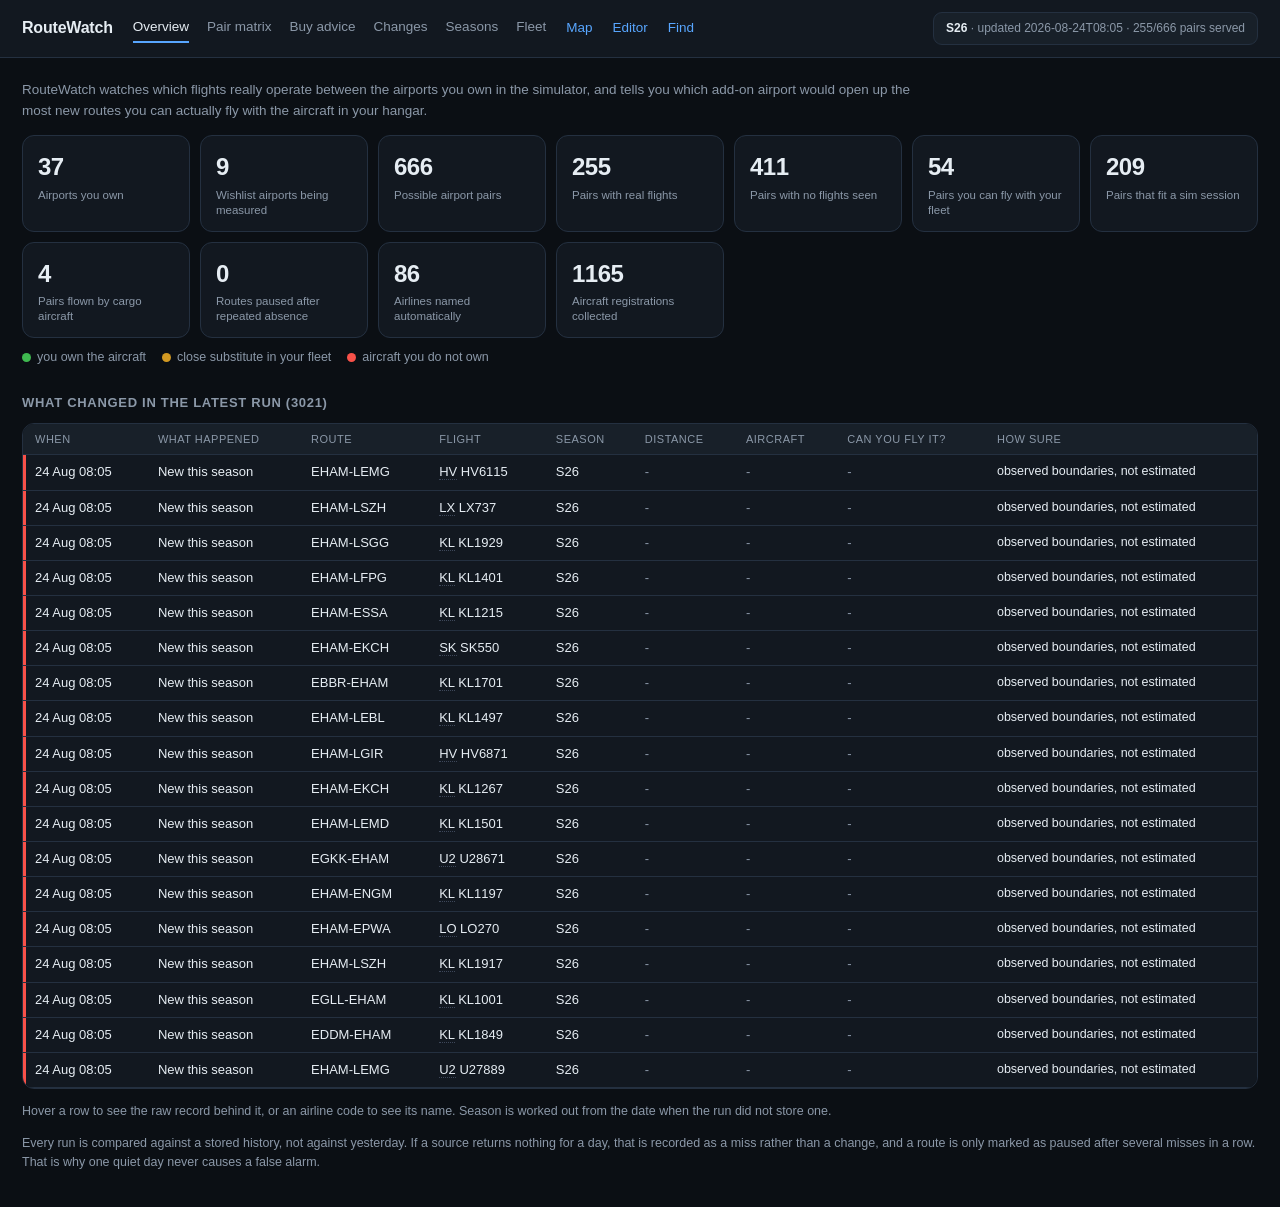
==== commit 6aa4a4b2: "Update index.html" ====
--- a/docs/index.html
+++ b/docs/index.html
@@ -77,6 +77,7 @@
 .gain b{font-size:15px;font-weight:650}
 .num{font-variant-numeric:tabular-nums;white-space:nowrap}
 .op{border-bottom:1px dotted #3d4759;cursor:help}
+.op.unk{border-bottom-color:#4a3a3a;color:#9aa4b1}
 details{margin-top:6px}
 summary{cursor:pointer;color:var(--u);font-size:12.5px;outline:none}
 .stores{display:flex;gap:7px;flex-wrap:wrap;margin-top:8px}
@@ -91,7 +92,7 @@
 <header><b>RouteWatch</b>
 <nav id="nav"><a data-v="ov" class="on">Overview</a><a data-v="pr">Pair matrix</a><a data-v="bu">Buy advice</a><a data-v="ev">Changes</a><a data-v="se">Seasons</a><a data-v="fl">Fleet</a></nav>
 <a class="ext" href="map.html">Map</a>
-<a class="ext" href="editor.html">Editor</a>
+<a class="ext" href="editor.html">Editor</a><a class="ext" href="find.html">Find</a>
 <span id="meta" class="badge">loading...</span></header>
 <main id="app">loading...</main>
 <script>
@@ -102,13 +103,11 @@
 const cut=(arr,n)=>{const a=arr||[];return a.length<=n?esc(a.join(', ')):esc(a.slice(0,n).join(', '))+' <span class="muted">+'+(a.length-n)+'</span>';};
 const nf=n=>Number(n).toLocaleString('en-GB');
 
-/* Older runs wrote this sentinel in Dutch, newer runs write it in English.
- * Accept both, so switching the source language never breaks the filters. */
+/* Older runs wrote this sentinel in Dutch, newer runs write it in English. */
 const NOSVC=s=>{const v=String(s??'');return v==='GEEN VERBINDING'||v==='NO SERVICE';};
 
 /* data/events.json keeps up to 3000 historical events, and the older ones stay
- * Dutch forever. So display-time translation has to remain, even once
- * routewatch.mjs writes English. */
+ * Dutch forever, so display-time translation has to remain. */
 const EN=[[/GEEN VERBINDING/g,'NO SERVICE'],[/ONBEKEND/g,'UNKNOWN'],
           [/kandidaat/g,'candidate'],[/bronnen/g,'sources'],
           [/\bvan\b/g,'from'],[/\bnaar\b/g,'to'],[/\bnieuw\b/g,'new'],[/\beerder\b/g,'previously'],
@@ -121,8 +120,6 @@
 
 const head=cells=>'<thead><tr>'+cells.map(c=>'<th>'+c+'</th>').join('')+'</tr></thead>';
 
-/* Clickable head: each entry is either a plain label or [label, sortKey].
- * The arrow shows which column drives the current order. */
 function sortHead(cells,st,fn){
   return '<thead><tr>'+cells.map(c=>{
     if(!Array.isArray(c)) return '<th>'+c+'</th>';
@@ -132,8 +129,7 @@
       +'<span class="arw">'+(on?(st.dir>0?'&#9650;':'&#9660;'):'')+'</span></th>';
   }).join('')+'</tr></thead>';
 }
-/* Sorting runs on raw values, never on the rendered text: 1,017 NM must not
- * land before 326 NM because of string comparison. */
+/* Sorting runs on raw values, never on the rendered text. */
 function sortRows(rows,keys,st){
   const get=keys[st.key];
   if(!get) return rows;
@@ -146,25 +142,27 @@
 }
 
 /* ------------------------------------------------------- plain language --- */
-/* Aircraft codes mean nothing to most people, so spell the common ones out. */
 const TYPES={B733:'Boeing 737-300',B734:'Boeing 737-400',B735:'Boeing 737-500',
  B736:'Boeing 737-600',B737:'Boeing 737-700',B738:'Boeing 737-800',B739:'Boeing 737-900',
  B73H:'Boeing 737-800',B73Y:'Boeing 737-800 freighter',B738F:'Boeing 737-800 freighter',
- B734F:'Boeing 737-400 freighter',
+ B734F:'Boeing 737-400 freighter',B752:'Boeing 757-200',B753:'Boeing 757-300',
  B37M:'Boeing 737 MAX 7',B38M:'Boeing 737 MAX 8',B38X:'Boeing 737 MAX 8-200',B39M:'Boeing 737 MAX 9',
- B752:'Boeing 757-200',B763:'Boeing 767-300',B772:'Boeing 777-200',B77W:'Boeing 777-300ER',
- B77L:'Boeing 777F',B77F:'Boeing 777F',
- B788:'Boeing 787-8',B789:'Boeing 787-9',B78X:'Boeing 787-10',
+ B762:'Boeing 767-200',B763:'Boeing 767-300',B764:'Boeing 767-400',
+ B772:'Boeing 777-200',B77L:'Boeing 777F',B77F:'Boeing 777F',B77W:'Boeing 777-300ER',B773:'Boeing 777-300',
+ B788:'Boeing 787-8',B789:'Boeing 787-9',B78X:'Boeing 787-10',B744:'Boeing 747-400',B748:'Boeing 747-8',
  BCS1:'Airbus A220-100',BCS3:'Airbus A220-300',
- A319:'Airbus A319',A320:'Airbus A320',A321:'Airbus A321',
+ A318:'Airbus A318',A319:'Airbus A319',A320:'Airbus A320',A321:'Airbus A321',
  A19N:'Airbus A319neo',A20N:'Airbus A320neo',A21N:'Airbus A321neo',
- A332:'Airbus A330-200',A333:'Airbus A330-300',A339:'Airbus A330-900neo',
- A343:'Airbus A340-300',A359:'Airbus A350-900',A35K:'Airbus A350-1000',
- E170:'Embraer E170',E175:'Embraer E175',E190:'Embraer E190',E195:'Embraer E195',
+ A332:'Airbus A330-200',A333:'Airbus A330-300',A338:'Airbus A330-800neo',A339:'Airbus A330-900neo',
+ A343:'Airbus A340-300',A346:'Airbus A340-600',A359:'Airbus A350-900',A35K:'Airbus A350-1000',
+ A388:'Airbus A380-800',
+ E145:'Embraer ERJ-145',E170:'Embraer E170',E175:'Embraer E175',E190:'Embraer E190',E195:'Embraer E195',
  E290:'Embraer E190-E2',E295:'Embraer E195-E2',
- AT43:'ATR 42',AT72:'ATR 72',AT75:'ATR 72-500',AT76:'ATR 72-600',
- DH8D:'Dash 8 Q400',CRJ9:'Bombardier CRJ900',CRJX:'Bombardier CRJ1000',
- SB20:'Saab 2000',SF34:'Saab 340'};
+ AT43:'ATR 42',AT45:'ATR 42-500',AT46:'ATR 42-600',AT72:'ATR 72',AT75:'ATR 72-500',AT76:'ATR 72-600',
+ DH8A:'Dash 8-100',DH8C:'Dash 8-300',DH8D:'Dash 8 Q400',
+ CRJ2:'Bombardier CRJ200',CRJ7:'Bombardier CRJ700',CRJ9:'Bombardier CRJ900',CRJX:'Bombardier CRJ1000',
+ SB20:'Saab 2000',SF34:'Saab 340',SW4:'Fairchild Metro',
+ F70:'Fokker 70',F100:'Fokker 100',MD11:'McDonnell Douglas MD-11'};
 function prettyType(s){
   const k=String(s||'').trim().toUpperCase();
   if(TYPES[k]) return TYPES[k];
@@ -176,48 +174,62 @@
   return words.join(' ').replace(/ neo/g,'neo');
 }
 
-/* Operators arrive as IATA from AeroDataBox and as an ICAO callsign prefix from
- * OpenSky, so both spellings map to the same airline name. */
-const AIRLINES={
- KL:'KLM',KLM:'KLM',WA:'KLM Cityhopper',KLC:'KLM Cityhopper',
- HV:'Transavia',TRA:'Transavia',TO:'Transavia France',TVF:'Transavia France',
+/* Airline names come from data.json, where routewatch.mjs collects them from the
+ * sources themselves. So a new or renamed carrier needs no edit here. The small
+ * table below is only a fallback for codes the data has not named yet, mostly
+ * OpenSky callsign prefixes. */
+const FALLBACK={
+ KL:'KLM',KLM:'KLM',KLC:'KLM Cityhopper',HV:'Transavia',TRA:'Transavia',TVF:'Transavia France',
  AF:'Air France',AFR:'Air France',BA:'British Airways',BAW:'British Airways',
- LH:'Lufthansa',DLH:'Lufthansa',LX:'Swiss',SWR:'Swiss',OS:'Austrian Airlines',AUA:'Austrian Airlines',
- SN:'Brussels Airlines',BEL:'Brussels Airlines',EW:'Eurowings',EWG:'Eurowings',
- '4Y':'Discover Airlines',OCN:'Discover Airlines',DE:'Condor',CFG:'Condor',
- X3:'TUI fly Germany',TUI:'TUI fly Germany',BY:'TUI Airways',TOM:'TUI Airways',
- TB:'TUI fly Belgium',JAF:'TUI fly Belgium',
- FR:'Ryanair',RYR:'Ryanair',RK:'Ryanair UK',RUK:'Ryanair UK',
- U2:'easyJet',EZY:'easyJet',EJU:'easyJet Europe',EC:'easyJet Europe',
- VY:'Vueling',VLG:'Vueling',IB:'Iberia',IBE:'Iberia',I2:'Iberia Express',IBS:'Iberia Express',
+ LH:'Lufthansa',DLH:'Lufthansa',CLH:'Lufthansa CityLine',LX:'Swiss',SWR:'Swiss',
+ OS:'Austrian Airlines',AUA:'Austrian Airlines',SN:'Brussels Airlines',BEL:'Brussels Airlines',
+ EW:'Eurowings',EWG:'Eurowings',OCN:'Discover Airlines',DE:'Condor',CFG:'Condor',
+ FR:'Ryanair',RYR:'Ryanair',RUK:'Ryanair UK',MAY:'Malta Air',
+ U2:'easyJet',EZY:'easyJet',EJU:'easyJet Europe',EZS:'easyJet Switzerland',
+ VY:'Vueling',VLG:'Vueling',IB:'Iberia',IBE:'Iberia',IBS:'Iberia Express',ANE:'Air Nostrum',
  UX:'Air Europa',AEA:'Air Europa',TP:'TAP Air Portugal',TAP:'TAP Air Portugal',
- AZ:'ITA Airways',ITY:'ITA Airways',
- SK:'SAS',SAS:'SAS',DY:'Norwegian',NAX:'Norwegian',D8:'Norwegian Sweden',IBK:'Norwegian Sweden',
- AY:'Finnair',FIN:'Finnair',LO:'LOT Polish Airlines',LOT:'LOT Polish Airlines',
- W6:'Wizz Air',WZZ:'Wizz Air',A3:'Aegean Airlines',AEE:'Aegean Airlines',
- OA:'Olympic Air',OAL:'Olympic Air',TK:'Turkish Airlines',THY:'Turkish Airlines',
- BT:'airBaltic',BTI:'airBaltic',LG:'Luxair',LGL:'Luxair',EI:'Aer Lingus',EIN:'Aer Lingus',
- LS:'Jet2',EXS:'Jet2',FI:'Icelandair',ICE:'Icelandair',WF:'Wideroe',WIF:'Wideroe',
- V7:'Volotea',VOE:'Volotea',PC:'Pegasus Airlines',PGT:'Pegasus Airlines',
+ AZ:'ITA Airways',ITY:'ITA Airways',A3:'Aegean Airlines',AEE:'Aegean Airlines',
+ OA:'Olympic Air',OAL:'Olympic Air',GQ:'Sky Express',SEH:'Sky Express',
+ SK:'SAS',SAS:'SAS',DY:'Norwegian',NAX:'Norwegian',IBK:'Norwegian Sweden',
+ AY:'Finnair',FIN:'Finnair',BT:'airBaltic',BTI:'airBaltic',WIF:'Wideroe',
+ FI:'Icelandair',ICE:'Icelandair',FPY:'Play',
+ LO:'LOT Polish Airlines',LOT:'LOT Polish Airlines',
+ W6:'Wizz Air',WZZ:'Wizz Air',W4:'Wizz Air Malta',WMT:'Wizz Air Malta',W9:'Wizz Air UK',WUK:'Wizz Air UK',
+ LG:'Luxair',LGL:'Luxair',EI:'Aer Lingus',EIN:'Aer Lingus',LS:'Jet2',EXS:'Jet2',
+ BY:'TUI Airways',TOM:'TUI Airways',TUI:'TUI fly Germany',JAF:'TUI fly Belgium',
+ TK:'Turkish Airlines',THY:'Turkish Airlines',PC:'Pegasus Airlines',PGT:'Pegasus Airlines',
+ XQ:'SunExpress',SXS:'SunExpress',
  QR:'Qatar Airways',QTR:'Qatar Airways',EK:'Emirates',UAE:'Emirates',
- EY:'Etihad Airways',ETD:'Etihad Airways',
+ EY:'Etihad Airways',ETD:'Etihad Airways',KU:'Kuwait Airways',KAC:'Kuwait Airways',
+ GF:'Gulf Air',GFA:'Gulf Air',SV:'Saudia',SVA:'Saudia',MS:'EgyptAir',MSR:'EgyptAir',
+ AT:'Royal Air Maroc',RAM:'Royal Air Maroc',ET:'Ethiopian Airlines',ETH:'Ethiopian Airlines',
+ SA:'South African Airways',SAA:'South African Airways',
  UA:'United Airlines',UAL:'United Airlines',AA:'American Airlines',AAL:'American Airlines',
- DL:'Delta Air Lines',DAL:'Delta Air Lines',
- SA:'South African Airways',SAA:'South African Airways',
- NZ:'Air New Zealand',ANZ:'Air New Zealand',
- /* Cargo carriers, codes verified against IATA and CAPA listings. */
+ DL:'Delta Air Lines',DAL:'Delta Air Lines',AC:'Air Canada',ACA:'Air Canada',
+ NZ:'Air New Zealand',ANZ:'Air New Zealand',SQ:'Singapore Airlines',SIA:'Singapore Airlines',
+ CX:'Cathay Pacific',CPA:'Cathay Pacific',JL:'Japan Airlines',NH:'ANA',
  FX:'FedEx Express',FDX:'FedEx Express','5X':'UPS Airlines',UPS:'UPS Airlines',
- QY:'EAT Leipzig (DHL)',BCS:'EAT Leipzig (DHL)',
+ QY:'EAT Leipzig (DHL)',BCS:'EAT Leipzig (DHL)',DHK:'DHL Air UK',
  '3V':'ASL Airlines Belgium',TAY:'ASL Airlines Belgium',
  '5O':'ASL Airlines France',FPO:'ASL Airlines France',
  T2:'West Atlantic Sweden',SWN:'West Atlantic Sweden',NPT:'West Atlantic UK',
- DJ:'Maersk Air Cargo',SRR:'Maersk Air Cargo',CV:'Cargolux',CLX:'Cargolux'};
-const airlineName=c=>AIRLINES[String(c||'').trim().toUpperCase()]||null;
-/* Hover an operator code to read the airline name. */
+ DJ:'Maersk Air Cargo',SRR:'Maersk Air Cargo',CV:'Cargolux',CLX:'Cargolux',
+ MP:'Martinair Cargo',MPH:'Martinair Cargo',GEC:'Lufthansa Cargo',BOX:'AeroLogic',
+ GTI:'Atlas Air',CKS:'Kalitta Air'};
+/* data first, fallback second. */
+const airlineName=c=>{
+  const k=String(c||'').trim().toUpperCase();
+  if(!k) return null;
+  return (D&&D.airlines&&D.airlines[k]) || FALLBACK[k] || null;
+};
 function opList(arr,n){
   const a=arr||[]; if(!a.length) return '-';
   const out=a.slice(0,n).map(c=>{const name=airlineName(c);
-    return name?'<span class="op" title="'+esc(name)+'">'+esc(c)+'</span>':esc(c);}).join(' ');
+    return name
+      ? '<span class="op" title="'+esc(name)+'">'+esc(c)+'</span>'
+      : '<span class="op unk" title="no name for '+esc(c)+' yet, it will be filled in by the next run">'
+        +esc(c)+'</span>';
+  }).join(' ');
   return out+(a.length>n?' <span class="muted">+'+(a.length-n)+'</span>':'');
 }
 
@@ -229,11 +241,11 @@
  SEASON_NEW:'New this season',SEASON_NOT_RETURNING:'Not back this season',
  SEASON_TYPE_SWAP:'Different aircraft per season',SEASON_TIME_SHIFT:'Departure time shifted',
  CANDIDATE_GAIN_UP:'Wishlist airport worth more now',PRICE_DROP:'Price dropped',
+ AIRLINE_RENAMED:'Airline changed its name',
  SUSPENDED:'Paused, not seen for a while',RESUMED:'Flying again'};
 const kindLabel=k=>KINDS[k]||String(k||'').replace(/_/g,' ').toLowerCase()
   .replace(/^./,c=>c.toUpperCase());
 
-/* Can you actually fly this leg with the aircraft you own? */
 function flyText(st){
   const s=String(st||'');
   if(NOSVC(s)) return '<span class="muted">no flights seen</span>';
@@ -242,7 +254,6 @@
   if(s.startsWith('NO-')) return '<span class="x">No, not in your fleet</span>';
   return '<span class="muted">Unknown</span>';
 }
-/* Sort order for that column: best answer first when descending. */
 function flyRank(st){
   const s=String(st||'');
   if(NOSVC(s)) return 0;
@@ -252,7 +263,6 @@
   return 1;
 }
 
-/* "n=1d, bronnen=1" is precise but unreadable. Say it in words instead. */
 function sureText(c){
   const s=en(String(c||''));
   const d=s.match(/n=(\d+)\s*d/i), src=s.match(/sources=(\d+)/i);
@@ -272,9 +282,6 @@
   return d.getDate()+' '+mon+' '+p(d.getHours())+':'+p(d.getMinutes());
 }
 
-/* Season is not stored on every event, but it follows entirely from the date:
- * IATA summer runs from the last Sunday of March to the day before the last
- * Sunday of October. So we work it out instead of leaving the column empty. */
 function lastSunday(year,month){
   const d=new Date(Date.UTC(year,month+1,0));
   d.setUTCDate(d.getUTCDate()-d.getUTCDay());
@@ -303,7 +310,7 @@
      return '<tr class="'+esc(e.severity)+'" title="'+esc(en(JSON.stringify(d)))+'">'
       +'<td class="nowrap">'+esc(fmtWhen(e.at))+'</td>'
       +'<td class="nowrap">'+esc(kindLabel(e.kind))+'</td>'
-      +'<td class="nowrap">'+esc(e.pair)
+      +'<td class="nowrap">'+esc(e.pair||'-')
         +(wish?' <span class="tag wish">wishlist</span>':'')+'</td>'
       +'<td class="nowrap">'+(e.airline?opList([e.airline],1)+' '+esc(e.flight||''):esc(e.flight||'-'))+'</td>'
       +'<td class="nowrap">'+(seas?esc(seas):'<span class="muted">-</span>')+'</td>'
@@ -320,10 +327,7 @@
 /* ----------------------------------------------------------- overview ---- */
 function ov(){
   const s=D.summary;
-  app.innerHTML='<p class="lead">RouteWatch watches which flights really operate between the airports '
-   +'you own in the simulator, and tells you which add-on airport would open up the most new routes '
-   +'you can actually fly with the aircraft in your hangar.</p>'
-   +'<div class="cards">'+[
+  const cards=[
     [s.airports,'Airports you own'],
     [s.candidates,'Wishlist airports being measured'],
     [s.pairs_possible,'Possible airport pairs'],
@@ -332,8 +336,14 @@
     [s.pairs_match,'Pairs you can fly with your fleet'],
     [s.pairs_simmable,'Pairs that fit a sim session'],
     [s.cargo_pairs,'Pairs flown by cargo aircraft'],
-    [s.suspended,'Routes paused after repeated absence']]
-    .map(x=>'<div class="card"><b>'+x[0]+'</b><span>'+x[1]+'</span></div>').join('')+'</div>'
+    [s.suspended,'Routes paused after repeated absence']];
+  if(s.airlines_known!==undefined) cards.push([s.airlines_known,'Airlines named automatically']);
+  if(s.registrations!==undefined) cards.push([s.registrations,'Aircraft registrations collected']);
+  app.innerHTML='<p class="lead">RouteWatch watches which flights really operate between the airports '
+   +'you own in the simulator, and tells you which add-on airport would open up the most new routes '
+   +'you can actually fly with the aircraft in your hangar.</p>'
+   +'<div class="cards">'
+   +cards.map(x=>'<div class="card"><b>'+x[0]+'</b><span>'+x[1]+'</span></div>').join('')+'</div>'
    +'<div class="key"><span><i style="background:var(--m)"></i>you own the aircraft</span>'
    +'<span><i style="background:var(--n)"></i>close substitute in your fleet</span>'
    +'<span><i style="background:var(--x)"></i>aircraft you do not own</span></div>'
@@ -345,7 +355,8 @@
 }
 
 /* --------------------------------------------------------- pair matrix --- */
-let prSort={key:'nm',dir:-1};
+/* Default order: the routes you can actually fly today, at the top. */
+let prSort={key:'status',dir:-1};
 const PRKEYS={
   pair:p=>String(p.pair||''),
   airports:p=>String(p.from||''),
@@ -366,10 +377,8 @@
   const ps=D.pairs.filter(p=>f==='all'||(f==='served'&&!NOSVC(p.status))
    ||(f==='unserved'&&NOSVC(p.status))||(f==='match'&&String(p.status).startsWith('MATCH'))
    ||(f==='simmable'&&p.simmable)||(f==='cargo'&&p.cargo));
-  /* Sort the whole filtered set first, then page it. Sorting only the visible
-     200 rows would be misleading. */
-  const sorted=sortRows(ps,PRKEYS,prSort);
-  const shown=sorted.slice(0,PAGE*prPage);
+  /* Sort the whole filtered set first, then page it. */
+  const shown=sortRows(ps,PRKEYS,prSort).slice(0,PAGE*prPage);
   app.innerHTML='<div class="chips">'
    +[['all','All'],['served','Served'],['unserved','Unserved'],['match','MATCH'],
      ['simmable','Simmable'],['cargo','Cargo']]
@@ -391,8 +400,8 @@
    +(shown.length<ps.length?'<button class="more" onclick="prMore()">Show '+Math.min(PAGE,ps.length-shown.length)
      +' more ('+shown.length+' of '+ps.length+')</button>':'')
    +'</div>'
-   +'<p class="muted small">Click a column heading to sort, click it again to reverse. '
-   +'Hover an operator code to see the airline name.</p>';
+   +'<p class="muted small">Sorted by what you can fly, best first. Click a column heading to sort '
+   +'differently, click it again to reverse. Hover an operator code to see the airline name.</p>';
   const q=document.getElementById('q'), qn=document.getElementById('qn');
   q.oninput=e=>{const v=e.target.value.toUpperCase();let n=0;
     document.querySelectorAll('#t tbody tr').forEach(tr=>{
@@ -408,7 +417,7 @@
   const o=D.pairs.find(x=>x.pair===p); if(!o) return;
   const ap=Object.fromEntries(D.airports.map(a=>[a.icao,a])), q=p.split('-');
   app.innerHTML='<h2>'+esc(p)+' &middot; '+nf(o.nm)+' NM</h2>'
-   +'<p class="small">'+flyText(o.status)+'</p>'
+   +'<p class="small">'+esc(o.from)+' &ndash; '+esc(o.to)+' &middot; '+flyText(o.status)+'</p>'
    +'<p class="muted small">Night restrictions &mdash; '+esc(q[0])+': '+esc(en((ap[q[0]]||{}).night||'not established'))
    +' &middot; '+esc(q[1])+': '+esc(en((ap[q[1]]||{}).night||'not established'))+'</p>'
    +'<h2>Flights on this route</h2><div class="panel"><table>'
@@ -451,7 +460,6 @@
 let buSort={key:'match',dir:-1};
 const BUKEYS={
   icao:c=>String(c.icao||''),
-  name:c=>String(c.name||''),
   focus:c=>String(c.focus||''),
   new:c=>Number(c.gain?.new_pairs||0),
   match:c=>Number(c.gain?.match_pairs||0),
@@ -460,7 +468,7 @@
 };
 window.buSortBy=k=>{
   if(buSort.key===k) buSort={key:k,dir:-buSort.dir};
-  else buSort={key:k,dir:(k==='icao'||k==='name'||k==='focus')?1:-1};
+  else buSort={key:k,dir:(k==='icao'||k==='focus')?1:-1};
   bu();
 };
 
@@ -531,6 +539,8 @@
 }
 
 function fl(){
+  const al=D.airlines||{};
+  const codes=Object.keys(al).sort();
   app.innerHTML='<h2>Aircraft you own</h2><div class="panel"><table>'
    +head(['Key','Name','Role','Range','Counts as'])+'<tbody>'
    +D.fleet.owned.map(f=>'<tr><td><code>'+esc(f.key)+'</code></td><td>'+esc(f.name)+'</td>'
@@ -545,6 +555,12 @@
    +Object.entries(D.fleet.near_match).map(x=>'<tr><td>'+esc(prettyType(x[0]))+'</td>'
    +'<td>'+esc(prettyType(x[1].substitute))+'</td><td class="small">'+esc(en(x[1].concession))+'</td></tr>').join('')
    +'</tbody></table></div>'
+   +(codes.length?'<h2>Airlines seen on your network ('+codes.length+')</h2>'
+     +'<p class="muted small">This list is built by the run itself from the names the sources return, '
+     +'so it never needs editing by hand.</p>'
+     +'<div class="panel"><table>'+head(['Code','Airline'])+'<tbody>'
+     +codes.map(c=>'<tr><td><code>'+esc(c)+'</code></td><td>'+esc(al[c])+'</td></tr>').join('')
+     +'</tbody></table></div>':'')
    +'<p class="muted small">Edit fleet and airports in the <a href="editor.html">Editor</a>, '
    +'which produces valid JSON for config/collection.json.</p>';
 }
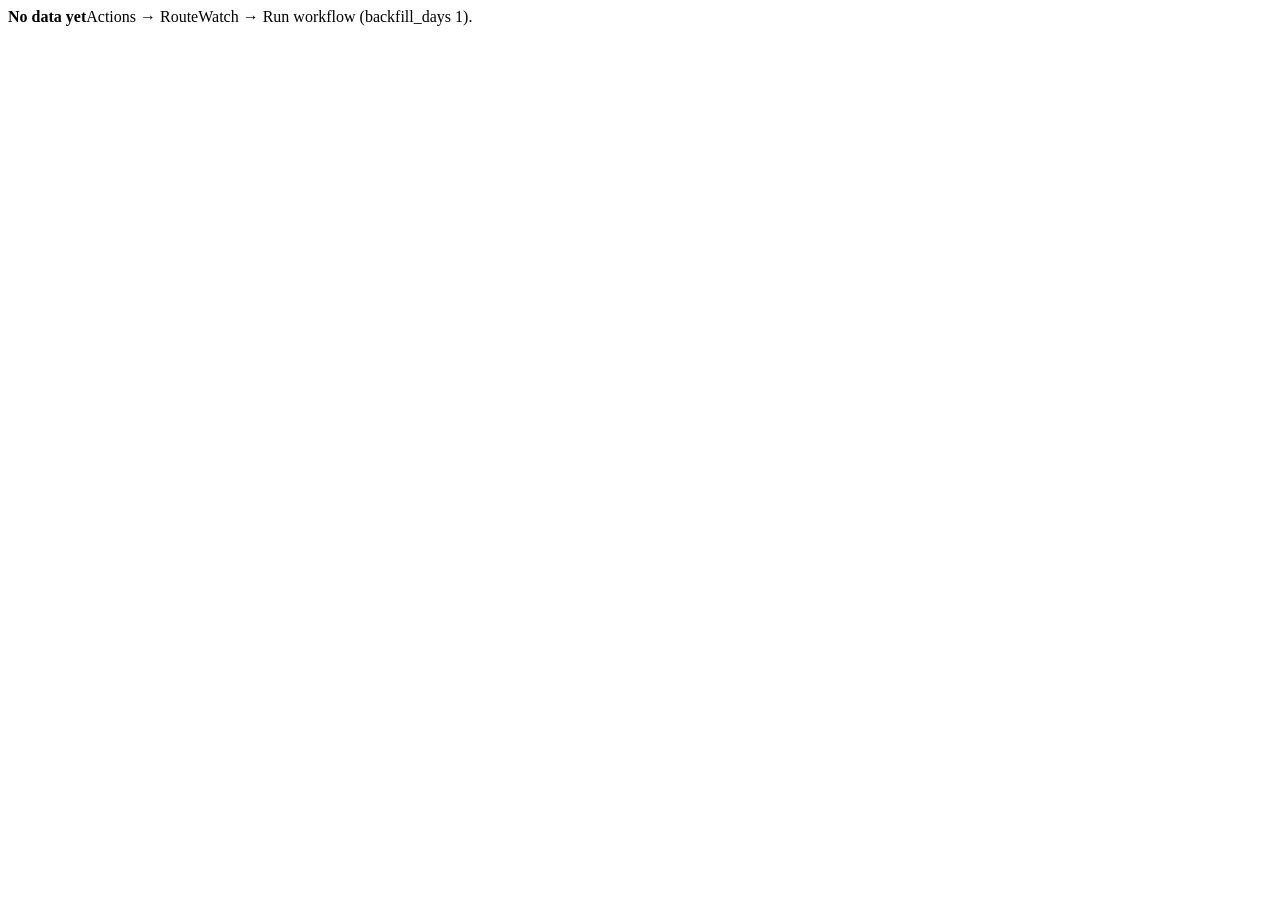
==== commit db17ed0c: "Add files via upload" ====
--- a/docs/index.html
+++ b/docs/index.html
@@ -1,108 +1,28 @@
 <!doctype html>
 <html lang="en"><head><meta charset="utf-8">
-<meta name="viewport" content="width=device-width,initial-scale=1"><title>RouteWatch</title>
-<style>
-:root{--bg:#0b0f14;--p:#121820;--p2:#182029;--l:#243040;--t:#e6edf3;--d:#8b98a8;
-  --m:#3fb950;--n:#d29922;--x:#f85149;--u:#58a6ff;--r:12px}
-*{box-sizing:border-box}
-body{margin:0;background:var(--bg);color:var(--t);
-  font:14px/1.55 -apple-system,BlinkMacSystemFont,"Segoe UI",Roboto,Helvetica,Arial,sans-serif;
-  -webkit-font-smoothing:antialiased}
-header{display:flex;gap:20px;align-items:center;padding:12px 22px;background:var(--p);
-  border-bottom:1px solid var(--l);flex-wrap:wrap;position:sticky;top:0;z-index:8}
-header>b{font-size:16px;letter-spacing:-.2px}
-#nav{display:flex;gap:18px;flex-wrap:wrap}
-#nav a{color:var(--d);cursor:pointer;text-decoration:none;padding:3px 0;
-  border-bottom:2px solid transparent;font-size:13.5px}
-#nav a:hover{color:var(--t)}
-#nav a.on{color:var(--t);border-bottom-color:var(--u)}
-a.ext{color:var(--u);text-decoration:none;font-size:13.5px;white-space:nowrap}
-a.ext:hover{text-decoration:underline}
-#meta{margin-left:auto}
-main{padding:22px;max-width:1500px}
-h2{font-size:13px;color:var(--d);margin:26px 0 10px;text-transform:uppercase;letter-spacing:.7px;font-weight:600}
-h2:first-child{margin-top:0}
-h3{font-size:14px;margin:0}
-.cards{display:grid;grid-template-columns:repeat(auto-fit,minmax(150px,1fr));gap:10px}
-.card{background:var(--p);border:1px solid var(--l);border-radius:var(--r);padding:12px 15px}
-.card b{display:block;font-size:24px;font-weight:650;letter-spacing:-.5px}
-.card span{color:var(--d);font-size:11.5px;display:block;line-height:1.35;margin-top:2px}
-.lead{font-size:13.5px;color:var(--d);margin:0 0 14px;max-width:900px}
-.key{display:flex;gap:16px;flex-wrap:wrap;margin:10px 0 0;font-size:12.5px;color:var(--d)}
-.key span{display:inline-flex;align-items:center;gap:6px}
-.key i{width:9px;height:9px;border-radius:50%;display:inline-block}
-
-/* The panel is the scroll container for its own table, which is what keeps the
-   sticky head anchored to the top of the box instead of fighting the header. */
-.panel{background:var(--p);border:1px solid var(--l);border-radius:var(--r);
-  overflow:auto;max-height:74vh;position:relative}
-.panel::-webkit-scrollbar{width:10px;height:10px}
-.panel::-webkit-scrollbar-thumb{background:#2b3746;border-radius:8px}
-.panel::-webkit-scrollbar-track{background:transparent}
-
-table{border-collapse:separate;border-spacing:0;width:100%;font-size:13px}
-th,td{text-align:left;padding:7px 12px;border-bottom:1px solid var(--l);vertical-align:top}
-thead th{color:var(--d);position:sticky;top:0;z-index:3;background:var(--p2);font-weight:500;
-  font-size:11px;text-transform:uppercase;letter-spacing:.5px;
-  box-shadow:inset 0 -1px 0 var(--l);border-bottom:none;white-space:nowrap}
-thead th.s{cursor:pointer;user-select:none}
-thead th.s:hover{color:var(--t)}
-thead th.on{color:var(--u)}
-.arw{font-size:9px;opacity:.75;margin-left:3px}
-tbody tr:last-child td{border-bottom:none}
-tbody tr:hover td{background:#151c25}
-code{background:#1c2430;padding:1px 5px;border-radius:4px;font-size:12px;
-  font-family:ui-monospace,SFMono-Regular,Menlo,monospace}
-.m{color:var(--m)}.n{color:var(--n)}.x{color:var(--x)}.u{color:var(--u)}
-.high{box-shadow:inset 3px 0 0 var(--x)}.medium{box-shadow:inset 3px 0 0 var(--n)}
-.low{box-shadow:inset 3px 0 0 #3d4759}
-.chips{display:flex;gap:8px;flex-wrap:wrap;margin:0 0 12px;align-items:center}
-.chip{background:var(--p);border:1px solid var(--l);border-radius:999px;padding:5px 13px;
-  cursor:pointer;font-size:12.5px;color:var(--d);user-select:none}
-.chip:hover{border-color:#31415a;color:var(--t)}
-.chip.on{border-color:var(--u);color:var(--u)}
-input{background:var(--p);border:1px solid var(--l);color:var(--t);padding:6px 11px;
-  border-radius:8px;min-width:230px;font:inherit;font-size:12.5px}
-input:focus{outline:none;border-color:var(--u)}
-.badge{background:var(--p2);border:1px solid var(--l);border-radius:9px;padding:6px 12px;
-  font-size:12px;color:var(--d)}
-.badge b{color:var(--t)}
-.muted{color:var(--d)}
-.small{font-size:12.5px}
-a{color:var(--u)}
-.tag{font-size:10.5px;border:1px solid var(--l);border-radius:999px;padding:2px 9px;color:var(--d);
-  white-space:nowrap}
-.tag.wish{border-color:#4d3f16;color:var(--n)}
-.rank{color:var(--u);font-weight:700;font-variant-numeric:tabular-nums}
-.gain b{font-size:15px;font-weight:650}
-.num{font-variant-numeric:tabular-nums;white-space:nowrap}
-.op{border-bottom:1px dotted #3d4759;cursor:help}
-.op.unk{border-bottom-color:#4a3a3a;color:#9aa4b1}
-details{margin-top:6px}
-summary{cursor:pointer;color:var(--u);font-size:12.5px;outline:none}
-.stores{display:flex;gap:7px;flex-wrap:wrap;margin-top:8px}
-.stores a{background:var(--p2);border:1px solid var(--l);border-radius:7px;padding:4px 10px;
-  font-size:11.5px;text-decoration:none;color:var(--d)}
-.stores a:hover{color:var(--t);border-color:#31415a}
-.more{display:block;width:100%;background:var(--p2);border:none;border-top:1px solid var(--l);
-  color:var(--u);padding:10px;cursor:pointer;font:inherit;font-size:12.5px;position:sticky;bottom:0}
-.more:hover{background:#1d2733}
-.nowrap{white-space:nowrap}
-</style></head><body>
-<header><b>RouteWatch</b>
-<nav id="nav"><a data-v="ov" class="on">Overview</a><a data-v="pr">Pair matrix</a><a data-v="bu">Buy advice</a><a data-v="ev">Changes</a><a data-v="se">Seasons</a><a data-v="fl">Fleet</a></nav>
-<a class="ext" href="map.html">Map</a>
-<a class="ext" href="editor.html">Editor</a><a class="ext" href="find.html">Find</a>
-<span id="meta" class="badge">loading...</span></header>
-<main id="app">loading...</main>
+<meta name="viewport" content="width=device-width,initial-scale=1,viewport-fit=cover">
+<title>RouteWatch</title>
+<meta name="description" content="Real flights between the airports you own in the sim, and which airport to buy next.">
+<meta name="theme-color" content="#0a0f16">
+<meta name="apple-mobile-web-app-capable" content="yes">
+<meta name="mobile-web-app-capable" content="yes">
+<meta name="apple-mobile-web-app-status-bar-style" content="black-translucent">
+<meta name="apple-mobile-web-app-title" content="RouteWatch">
+<link rel="manifest" href="manifest.webmanifest">
+<link rel="icon" href="assets/icon.svg" type="image/svg+xml">
+<link rel="apple-touch-icon" href="assets/apple-touch-icon.png">
+<link rel="stylesheet" href="assets/rw.css?v=3">
+</head>
+<body data-page="overview">
+<script src="assets/rw-shell.js?v=3"></script>
+<main class="rw-main" id="app"><div class="loading"><div class="spin"></div>Loading RouteWatch&hellip;</div></main>
 <script>
-let D=null, filter='all', prPage=1;
-const PAGE=200;
+let D=null;
+const app=document.getElementById('app');
 const esc=s=>String(s??'').replace(/[<>&"]/g,c=>({'<':'&lt;','>':'&gt;','&':'&amp;','"':'&quot;'}[c]));
-const app=document.getElementById('app');
-const cut=(arr,n)=>{const a=arr||[];return a.length<=n?esc(a.join(', ')):esc(a.slice(0,n).join(', '))+' <span class="muted">+'+(a.length-n)+'</span>';};
-const nf=n=>Number(n).toLocaleString('en-GB');
-
+const nf=n=>Number(n||0).toLocaleString('en-GB');
+const pct=(a,b)=>b?Math.round(a/b*100):0;
+const cut=(arr,n)=>{const a=arr||[];return a.length<=n?esc(a.join(', ')):esc(a.slice(0,n).join(', '))+' <span class="faint">+'+(a.length-n)+'</span>';};
 /* Older runs wrote this sentinel in Dutch, newer runs write it in English. */
 const NOSVC=s=>{const v=String(s??'');return v==='GEEN VERBINDING'||v==='NO SERVICE';};
 
@@ -117,18 +37,6 @@
           [/eerste_verbinding/g,'first_connection'],[/geen_actieve_vluchtregel/g,'no_active_flight_line'],
           [/hervat_op/g,'resumed_on'],[/aandeel_/g,'share_'],[/toelichting/g,'note']];
 const en=s=>{let o=String(s??'');for(const r of EN)o=o.replace(r[0],r[1]);return o;};
-
-const head=cells=>'<thead><tr>'+cells.map(c=>'<th>'+c+'</th>').join('')+'</tr></thead>';
-
-function sortHead(cells,st,fn){
-  return '<thead><tr>'+cells.map(c=>{
-    if(!Array.isArray(c)) return '<th>'+c+'</th>';
-    const on=st.key===c[1];
-    return '<th class="s'+(on?' on':'')+'" onclick="'+fn+'(\''+c[1]+'\')" '
-      +'title="Click to sort">'+c[0]
-      +'<span class="arw">'+(on?(st.dir>0?'&#9650;':'&#9660;'):'')+'</span></th>';
-  }).join('')+'</tr></thead>';
-}
 /* Sorting runs on raw values, never on the rendered text. */
 function sortRows(rows,keys,st){
   const get=keys[st.key];
@@ -140,7 +48,6 @@
     return c*st.dir;
   });
 }
-
 /* ------------------------------------------------------- plain language --- */
 const TYPES={B733:'Boeing 737-300',B734:'Boeing 737-400',B735:'Boeing 737-500',
  B736:'Boeing 737-600',B737:'Boeing 737-700',B738:'Boeing 737-800',B739:'Boeing 737-900',
@@ -173,7 +80,6 @@
   });
   return words.join(' ').replace(/ neo/g,'neo');
 }
-
 /* Airline names come from data.json, where routewatch.mjs collects them from the
  * sources themselves. So a new or renamed carrier needs no edit here. The small
  * table below is only a fallback for codes the data has not named yet, mostly
@@ -232,7 +138,6 @@
   }).join(' ');
   return out+(a.length>n?' <span class="muted">+'+(a.length-n)+'</span>':'');
 }
-
 const KINDS={ROUTE_NEW:'New route',ROUTE_GONE:'Route disappeared',ROUTE_BACK:'Route is back',
  PAIR_NEW:'First ever connection',PAIR_GONE:'No flights left on this pair',
  TYPE_NEW:'Different aircraft',TYPE_GONE:'Aircraft no longer used',
@@ -245,15 +150,6 @@
  SUSPENDED:'Paused, not seen for a while',RESUMED:'Flying again'};
 const kindLabel=k=>KINDS[k]||String(k||'').replace(/_/g,' ').toLowerCase()
   .replace(/^./,c=>c.toUpperCase());
-
-function flyText(st){
-  const s=String(st||'');
-  if(NOSVC(s)) return '<span class="muted">no flights seen</span>';
-  if(s==='MATCH'||s.startsWith('MATCH')) return '<span class="m">Yes, you own this aircraft</span>';
-  if(s.startsWith('NEAR')) return '<span class="n">Almost, close substitute</span>';
-  if(s.startsWith('NO-')) return '<span class="x">No, not in your fleet</span>';
-  return '<span class="muted">Unknown</span>';
-}
 function flyRank(st){
   const s=String(st||'');
   if(NOSVC(s)) return 0;
@@ -262,7 +158,6 @@
   if(s.startsWith('NO-')) return 2;
   return 1;
 }
-
 function sureText(c){
   const s=en(String(c||''));
   const d=s.match(/n=(\d+)\s*d/i), src=s.match(/sources=(\d+)/i);
@@ -272,7 +167,6 @@
   if(src) parts.push(src[1]+(src[1]==='1'?' source':' sources'));
   return '<span class="muted">'+parts.join(', ')+'</span>';
 }
-
 function fmtWhen(at){
   const s=String(at||'');
   const d=new Date(s);
@@ -297,150 +191,233 @@
   return 'W'+String(y).slice(2);
 }
 
+/* ================================================================ render === */
+const BACK='<svg viewBox="0 0 24 24" fill="none" stroke="currentColor" stroke-width="2" stroke-linecap="round" stroke-linejoin="round"><path d="M15 18l-6-6 6-6"/></svg>';
+const SEARCH='<svg viewBox="0 0 24 24" fill="none" stroke="currentColor" stroke-width="2" stroke-linecap="round"><circle cx="10.5" cy="10.5" r="6.5"/><path d="M20 20l-4.8-4.8"/></svg>';
+let APMAP={};
+
+function flyText(st){
+  const s=String(st||'');
+  if(NOSVC(s)) return '<span class="st o">No flights seen</span>';
+  if(s.startsWith('MATCH')) return '<span class="st m" title="You own this aircraft">You own it</span>';
+  if(s.startsWith('NEAR')) return '<span class="st n" title="A close substitute is in your fleet">Substitute</span>';
+  if(s.startsWith('NO-')) return '<span class="st x" title="Not in your fleet">Not in fleet</span>';
+  return '<span class="st o">Unknown</span>';
+}
+const yesNo=b=>b?'<span class="st m">Yes</span>':'<span class="faint">No</span>';
+const typesShort=(t,n=3)=>{const a=(t||[]).map(prettyType);
+  const u=[...new Set(a)];
+  return u.length?esc(u.slice(0,n).join(', '))+(u.length>n?' <span class="faint">+'+(u.length-n)+'</span>':''):'<span class="faint">-</span>';};
+const dash='<span class="faint">-</span>';
+
+/* One table builder for every list. Desktop: a sortable table. Phone: the same
+ * rows as cards, each cell labelled from its column. */
+let SORTFN=null;
+app.addEventListener('click',e=>{
+  const th=e.target.closest('th[data-sort]');
+  if(th&&SORTFN) SORTFN(th.dataset.sort);
+});
+function table(cols,rows,opt){
+  opt=opt||{};
+  const st=opt.sort;
+  const th=cols.map(c=>{
+    const sortable=!!(c.k&&st), on=sortable&&st.key===c.k;
+    const cl=[(c.cls||'').split(' ').includes('r')?'r':'',sortable?'s':'',on?'on':''].filter(Boolean).join(' ');
+    return '<th'+(cl?' class="'+cl+'"':'')+(sortable?' data-sort="'+c.k+'" title="Sort"':'')+'>'+c.l
+      +(on?'<span class="arw">'+(st.dir>0?'&#9650;':'&#9660;')+'</span>':'')+'</th>';
+  }).join('');
+  const body=rows.length?rows.map(r=>'<tr'+(r.cls?' class="'+r.cls+'"':'')+(r.title?' title="'+esc(r.title)+'"':'')+'>'
+      +r.cells.map((h,i)=>{const c=cols[i];
+        const nil=(h===dash||h==='-'||h===''||h===undefined||h===null)&&!(c.cls||'').includes('tt');
+        const cl=((c.cls||'')+(nil?' nil':'')).trim();
+        return '<td'+(cl?' class="'+cl+'"':'')+' data-l="'+esc(c.ml||c.l)+'"><span class="v">'+(h??'')+'</span></td>';}).join('')
+      +'</tr>').join('')
+    :'<tr><td class="empty" colspan="'+cols.length+'">'+(opt.empty||'Nothing here yet.')+'</td></tr>';
+  return '<div class="panel"><div class="scroll"><table class="rt"><thead><tr>'+th+'</tr></thead><tbody>'
+    +body+'</tbody></table></div>'+(opt.after||'')+'</div>';
+}
+function sortSelect(id,opts,st){
+  return '<select class="mo-only sortsel" id="'+id+'" aria-label="Sort">'+opts.map(o=>
+    '<option value="'+o[0]+':'+o[1]+'"'+(st.key===o[0]&&st.dir===o[1]?' selected':'')+'>'+o[2]+'</option>').join('')
+    +'</select>';
+}
+const readSort=v=>{const [k,d]=String(v).split(':');return {key:k,dir:Number(d)};};
+function title(h,p,right){
+  return '<div class="page-title"><div><h1>'+h+'</h1>'+(p?'<p>'+p+'</p>':'')+'</div>'+(right||'')+'</div>';
+}
+
 /* ------------------------------------------------------------ changes ---- */
-function evTable(rows){
-  if(!rows||!rows.length) return '<p class="muted small">Nothing has changed yet.</p>';
-  return '<div class="panel"><table>'
-   +head(['When','What happened','Route','Flight','Season','Distance','Aircraft',
-          'Can you fly it?','How sure'])+'<tbody>'
-   +rows.map(e=>{
-     const d=e.detail||{}, ts=(d.types||[]).map(prettyType);
-     const seas=e.season||seasonOf(e.at);
-     const wish=d.candidate??d.kandidaat;
-     return '<tr class="'+esc(e.severity)+'" title="'+esc(en(JSON.stringify(d)))+'">'
-      +'<td class="nowrap">'+esc(fmtWhen(e.at))+'</td>'
-      +'<td class="nowrap">'+esc(kindLabel(e.kind))+'</td>'
-      +'<td class="nowrap">'+esc(e.pair||'-')
-        +(wish?' <span class="tag wish">wishlist</span>':'')+'</td>'
-      +'<td class="nowrap">'+(e.airline?opList([e.airline],1)+' '+esc(e.flight||''):esc(e.flight||'-'))+'</td>'
-      +'<td class="nowrap">'+(seas?esc(seas):'<span class="muted">-</span>')+'</td>'
-      +'<td class="num">'+(d.nm?nf(d.nm)+' NM':'<span class="muted">-</span>')+'</td>'
-      +'<td>'+(ts.length?esc(ts.join(', ')):'<span class="muted">-</span>')+'</td>'
-      +'<td class="nowrap">'+(d.status?flyText(d.status):'<span class="muted">-</span>')+'</td>'
-      +'<td class="small">'+sureText(e.confidence)+'</td></tr>';
-   }).join('')
-   +'</tbody></table></div>'
-   +'<p class="muted small">Hover a row to see the raw record behind it, or an airline code to see '
-   +'its name. Season is worked out from the date when the run did not store one.</p>';
+const EVCOLS=[{l:'What happened',cls:'tt'},{l:'When',cls:'nowrap'},{l:'Route',cls:'nowrap'},
+  {l:'Flight',cls:'nowrap'},{l:'Season',cls:'hm'},{l:'Distance',cls:'r num'},{l:'Aircraft'},
+  {l:'Can you fly it?',ml:'Your fleet',cls:'nowrap'},{l:'How sure',cls:'hm small'}];
+function evRows(list){
+  return list.map(e=>{
+    const d=e.detail||{}, ts=(d.types||[]).map(prettyType);
+    const seas=e.season||seasonOf(e.at);
+    const wish=d.candidate??d.kandidaat;
+    return {cls:'sev-'+esc(e.severity||'low'),title:en(JSON.stringify(d)),cells:[
+      esc(kindLabel(e.kind))+(wish?' <span class="tag wish">wishlist</span>':'')
+        +(typeof d.from==='string'&&typeof d.to==='string'?'<span class="sub">'+esc(d.from)+' &rarr; '+esc(d.to)+'</span>':''),
+      esc(fmtWhen(e.at)),
+      e.pair?'<a href="#route/'+esc(e.pair)+'">'+esc(e.pair)+'</a>':dash,
+      e.airline?opList([e.airline],1)+' '+esc(e.flight||''):(e.flight?esc(e.flight):dash),
+      seas?esc(seas):dash,
+      d.nm?nf(d.nm)+' NM':dash,
+      ts.length?esc([...new Set(ts)].join(', ')):dash,
+      d.status?flyText(d.status):dash,
+      sureText(e.confidence)
+    ]};
+  });
+}
+function evTable(list,opt){
+  return table(EVCOLS,evRows(list),Object.assign({empty:'Nothing has changed yet.'},opt||{}));
 }
 
 /* ----------------------------------------------------------- overview ---- */
 function ov(){
-  const s=D.summary;
-  const cards=[
-    [s.airports,'Airports you own'],
+  SORTFN=null;
+  const s=D.summary, served=D.pairs.filter(p=>!NOSVC(p.status));
+  const cM=served.filter(p=>String(p.status).startsWith('MATCH')).length;
+  const cN=served.filter(p=>String(p.status).startsWith('NEAR')).length;
+  const cX=served.length-cM-cN;
+  const tot=s.pairs_possible||D.pairs.length||1;
+  const seg=(n,c)=>n?'<i style="width:'+(n/tot*100).toFixed(2)+'%;background:'+c+'"></i>':'';
+  const stats=[
+    [s.airports,'Airports you own','acc'],
     [s.candidates,'Wishlist airports being measured'],
-    [s.pairs_possible,'Possible airport pairs'],
     [s.pairs_served,'Pairs with real flights'],
-    [s.pairs_unserved,'Pairs with no flights seen'],
-    [s.pairs_match,'Pairs you can fly with your fleet'],
     [s.pairs_simmable,'Pairs that fit a sim session'],
     [s.cargo_pairs,'Pairs flown by cargo aircraft'],
     [s.suspended,'Routes paused after repeated absence']];
-  if(s.airlines_known!==undefined) cards.push([s.airlines_known,'Airlines named automatically']);
-  if(s.registrations!==undefined) cards.push([s.registrations,'Aircraft registrations collected']);
-  app.innerHTML='<p class="lead">RouteWatch watches which flights really operate between the airports '
-   +'you own in the simulator, and tells you which add-on airport would open up the most new routes '
-   +'you can actually fly with the aircraft in your hangar.</p>'
-   +'<div class="cards">'
-   +cards.map(x=>'<div class="card"><b>'+x[0]+'</b><span>'+x[1]+'</span></div>').join('')+'</div>'
-   +'<div class="key"><span><i style="background:var(--m)"></i>you own the aircraft</span>'
-   +'<span><i style="background:var(--n)"></i>close substitute in your fleet</span>'
-   +'<span><i style="background:var(--x)"></i>aircraft you do not own</span></div>'
-   +'<h2>What changed in the latest run ('+s.new_events+')</h2>'+evTable(D.events.slice(0,50))
-   +'<p class="muted small">Every run is compared against a stored history, not against yesterday. '
-   +'If a source returns nothing for a day, that is recorded as a miss rather than a change, and a route '
-   +'is only marked as paused after several misses in a row. That is why one quiet day never causes '
-   +'a false alarm.</p>';
-}
-
-/* --------------------------------------------------------- pair matrix --- */
-/* Default order: the routes you can actually fly today, at the top. */
-let prSort={key:'status',dir:-1};
+  if(s.airlines_known!==undefined) stats.push([s.airlines_known,'Airlines named automatically']);
+  if(s.registrations!==undefined) stats.push([s.registrations,'Aircraft registrations collected']);
+  app.innerHTML=title('Overview','Which flights really operate between the airports you own, and what you can fly with the aircraft in your hangar.')
+   +'<div class="hero">'
+   +'<div class="panel"><div class="lbl">Flyable today</div><div class="big" style="margin-top:8px">'+nf(s.pairs_match)+'</div>'
+   +'<div class="big-sub">routes you can fly with your own fleet</div>'
+   +'<div class="big-note">Out of '+nf(s.pairs_served)+' airport pairs with real flights. '
+   +'<a href="#routes" data-filter="match">Show them</a></div></div>'
+   +'<div class="panel"><div class="lbl">Network coverage</div>'
+   +'<div style="display:flex;align-items:baseline;gap:8px;margin-top:8px"><span class="val">'+pct(s.pairs_served,tot)+'%</span>'
+   +'<span class="muted small">of '+nf(tot)+' possible pairs have flights</span></div>'
+   +'<div class="meter">'+seg(cM,'var(--ok)')+seg(cN,'var(--warn)')+seg(cX,'#5b6b80')+'</div>'
+   +'<div class="legend"><span><i style="background:var(--ok)"></i>You own it '+nf(cM)+'</span>'
+   +'<span><i style="background:var(--warn)"></i>Substitute '+nf(cN)+'</span>'
+   +'<span><i style="background:#5b6b80"></i>Not in fleet '+nf(cX)+'</span>'
+   +'<span><i style="background:var(--s3)"></i>No flights '+nf(tot-served.length)+'</span></div></div>'
+   +'</div>'
+   +'<div class="stats s4">'+stats.map(x=>'<div class="stat '+(x[2]||'')+'"><b>'+nf(x[0])+'</b><span>'+x[1]+'</span></div>').join('')+'</div>'
+   +'<h2 class="sec">Latest changes <span class="count">'+nf(s.new_events)+' in the last run</span>'
+   +'<a href="#changes" style="margin-left:auto;text-transform:none;letter-spacing:0;font-size:12.5px">See all</a></h2>'
+   +evTable(D.events.slice(0,30))
+   +'<p class="note">Every run is compared against a stored history, not just yesterday. A day without data '
+   +'counts as a miss rather than a change, and a route is only marked as paused after several misses in a row, '
+   +'so one quiet day never raises a false alarm.</p>';
+  app.querySelector('a[data-filter]').addEventListener('click',()=>{prFilter='match';prPage=1;});
+}
+
+/* ------------------------------------------------------------- routes ---- */
+let prSort={key:'status',dir:-1}, prFilter='all', prPage=1, prQ='';
+const PAGE=150;
 const PRKEYS={
   pair:p=>String(p.pair||''),
   airports:p=>String(p.from||''),
   nm:p=>Number(p.nm||0),
   operators:p=>(p.operators||[]).length,
   types:p=>(p.types||[]).length,
-  status:p=>flyRank(p.status),
+  status:p=>flyRank(p.status)*100000-Number(p.nm||0)/100,
   simmable:p=>p.simmable?1:0
 };
-window.prSortBy=k=>{
-  if(prSort.key===k) prSort={key:k,dir:-prSort.dir};
-  else prSort={key:k,dir:(k==='pair'||k==='airports')?1:-1};
-  prPage=1; pr();
-};
+const PRF=[['all','All'],['match','Flyable'],['served','With flights'],['simmable','Fits a session'],
+  ['cargo','Cargo'],['unserved','No flights']];
+const prIs=(p,f)=>f==='all'||(f==='served'&&!NOSVC(p.status))||(f==='unserved'&&NOSVC(p.status))
+  ||(f==='match'&&String(p.status).startsWith('MATCH'))||(f==='simmable'&&p.simmable)||(f==='cargo'&&p.cargo);
+const hay=p=>p._h||(p._h=[p.pair,p.from,p.to].concat(p.operators||[],(p.operators||[]).map(o=>airlineName(o)||''),
+  p.types||[],(p.types||[]).map(prettyType)).join(' ').toUpperCase());
+const PRCOLS=[{l:'Route',k:'pair',cls:'tt'},{l:'Airports',k:'airports',cls:'hm'},{l:'Distance',k:'nm',cls:'r num'},
+  {l:'Operators',k:'operators'},{l:'Aircraft',k:'types'},{l:'Can you fly it?',ml:'Your fleet',k:'status',cls:'nowrap'},
+  {l:'Fits a session',ml:'One session',k:'simmable'}];
 
 function pr(){
-  const f=filter;
-  const ps=D.pairs.filter(p=>f==='all'||(f==='served'&&!NOSVC(p.status))
-   ||(f==='unserved'&&NOSVC(p.status))||(f==='match'&&String(p.status).startsWith('MATCH'))
-   ||(f==='simmable'&&p.simmable)||(f==='cargo'&&p.cargo));
-  /* Sort the whole filtered set first, then page it. */
+  SORTFN=k=>{prSort=prSort.key===k?{key:k,dir:-prSort.dir}:{key:k,dir:(k==='pair'||k==='airports')?1:-1};
+    prPage=1;const sel=document.getElementById('prSortSel');if(sel)sel.value=prSort.key+':'+prSort.dir;renderPR();};
+  const counts=Object.fromEntries(PRF.map(f=>[f[0],D.pairs.filter(p=>prIs(p,f[0])).length]));
+  app.innerHTML=title('Routes','Every airport pair in your network. Tap a route for its flights, seasons and changes.')
+   +'<div class="toolbar"><div class="chips scrollx" id="prChips">'
+   +PRF.map(f=>'<span class="chip'+(f[0]===prFilter?' on':'')+'" data-f="'+f[0]+'">'+f[1]
+     +' <span class="n">'+nf(counts[f[0]])+'</span></span>').join('')+'</div>'
+   +'<div class="search">'+SEARCH+'<input id="q" type="search" placeholder="ICAO, city, airline or aircraft" '
+   +'autocomplete="off" value="'+esc(prQ)+'"></div>'
+   +sortSelect('prSortSel',[['status',-1,'Flyable first'],['nm',-1,'Longest first'],['nm',1,'Shortest first'],
+     ['operators',-1,'Most airlines'],['pair',1,'A to Z']],prSort)+'</div>'
+   +'<div id="prt"></div>'
+   +'<p class="note">Sorted by what you can fly, best first. On a computer, click a column heading to sort and '
+   +'click it again to reverse. Point at an airline code to see its name.</p>';
+  document.getElementById('prChips').addEventListener('click',e=>{
+    const c=e.target.closest('.chip'); if(!c) return;
+    prFilter=c.dataset.f; prPage=1;
+    document.querySelectorAll('#prChips .chip').forEach(x=>x.classList.toggle('on',x===c));
+    renderPR();
+  });
+  let t=null;
+  document.getElementById('q').addEventListener('input',e=>{clearTimeout(t);
+    t=setTimeout(()=>{prQ=e.target.value.trim();prPage=1;renderPR();},120);});
+  document.getElementById('prSortSel').addEventListener('change',e=>{prSort=readSort(e.target.value);prPage=1;renderPR();});
+  renderPR();
+}
+function renderPR(){
+  let ps=D.pairs.filter(p=>prIs(p,prFilter));
+  if(prQ){const q=prQ.toUpperCase();ps=ps.filter(p=>hay(p).includes(q));}
   const shown=sortRows(ps,PRKEYS,prSort).slice(0,PAGE*prPage);
-  app.innerHTML='<div class="chips">'
-   +[['all','All'],['served','Served'],['unserved','Unserved'],['match','MATCH'],
-     ['simmable','Simmable'],['cargo','Cargo']]
-     .map(x=>'<span class="chip '+(x[0]===f?'on':'')+'" onclick="sf(\''+x[0]+'\')">'+x[1]+'</span>').join('')
-   +'<input id="q" placeholder="filter by ICAO, operator or type"><span id="qn" class="muted small"></span></div>'
-   +'<h2>Pair matrix &middot; '+ps.length+' rows</h2>'
-   +'<div class="panel"><table id="t">'
-   +sortHead([['Pair','pair'],['Airports','airports'],['Distance','nm'],['Operators','operators'],
-              ['Aircraft','types'],['Can you fly it?','status'],['Fits a session','simmable']],
-             prSort,'prSortBy')+'<tbody>'
-   +shown.map(p=>'<tr><td class="nowrap"><a onclick="pd(\''+p.pair+'\')">'+esc(p.pair)+'</a></td>'
-   +'<td>'+esc(p.from)+' &ndash; '+esc(p.to)+'</td><td class="num">'+nf(p.nm)+' NM</td>'
-   +'<td>'+opList(p.operators,6)+'</td>'
-   +'<td>'+((p.types||[]).length?esc((p.types||[]).slice(0,3).map(prettyType).join(', '))
-     +((p.types||[]).length>3?' <span class="muted">+'+((p.types||[]).length-3)+'</span>':''):'-')+'</td>'
-   +'<td class="nowrap">'+flyText(p.status)+'</td>'
-   +'<td>'+(p.simmable?'<span class="m">yes</span>':'<span class="muted">no</span>')+'</td></tr>').join('')
-   +'</tbody></table>'
-   +(shown.length<ps.length?'<button class="more" onclick="prMore()">Show '+Math.min(PAGE,ps.length-shown.length)
-     +' more ('+shown.length+' of '+ps.length+')</button>':'')
-   +'</div>'
-   +'<p class="muted small">Sorted by what you can fly, best first. Click a column heading to sort '
-   +'differently, click it again to reverse. Hover an operator code to see the airline name.</p>';
-  const q=document.getElementById('q'), qn=document.getElementById('qn');
-  q.oninput=e=>{const v=e.target.value.toUpperCase();let n=0;
-    document.querySelectorAll('#t tbody tr').forEach(tr=>{
-      const hit=tr.textContent.toUpperCase().indexOf(v)>=0;
-      tr.style.display=hit?'':'none'; if(hit)n++;});
-    qn.textContent=v?n+' matching':'';};
-}
-window.sf=x=>{filter=x;prPage=1;pr();};
-window.prMore=()=>{prPage++;pr();};
-
-/* --------------------------------------------------------- pair detail --- */
-window.pd=p=>{
-  const o=D.pairs.find(x=>x.pair===p); if(!o) return;
-  const ap=Object.fromEntries(D.airports.map(a=>[a.icao,a])), q=p.split('-');
-  app.innerHTML='<h2>'+esc(p)+' &middot; '+nf(o.nm)+' NM</h2>'
-   +'<p class="small">'+esc(o.from)+' &ndash; '+esc(o.to)+' &middot; '+flyText(o.status)+'</p>'
-   +'<p class="muted small">Night restrictions &mdash; '+esc(q[0])+': '+esc(en((ap[q[0]]||{}).night||'not established'))
-   +' &middot; '+esc(q[1])+': '+esc(en((ap[q[1]]||{}).night||'not established'))+'</p>'
-   +'<h2>Flights on this route</h2><div class="panel"><table>'
-   +head(['Operator','Flight','Aircraft (times seen)','Can you fly it?','Days','Departure',
-          'Sources','First and last seen'])+'<tbody>'
-   +o.legs.map(l=>'<tr><td class="nowrap">'+opList([l.airline],1)+'</td>'
-   +'<td class="nowrap">'+esc(l.flight)+'</td>'
-   +'<td>'+esc(Object.entries(l.types).map(x=>prettyType(x[0])+' x'+x[1]).join(', '))+'</td>'
-   +'<td class="nowrap">'+flyText(l.status)+'</td><td class="num">'+l.days+'</td>'
-   +'<td class="nowrap">'+esc(l.std)+'</td><td class="small">'+esc((l.sources||[]).join(', '))+'</td>'
-   +'<td class="nowrap small">'+esc(l.first)+' &rarr; '+esc(l.last)+'</td></tr>').join('')
-   +'</tbody></table></div>'
-   +'<h2>Per season (as observed)</h2><div class="panel"><table>'
-   +head(['Season','Flight','From','To','Days','Aircraft','Departure'])+'<tbody>'
-   +o.legs.flatMap(l=>Object.entries(l.seasons||{}).map(x=>'<tr><td><b>'+esc(x[0])+'</b></td>'
-   +'<td class="nowrap">'+esc(l.flight)+'</td><td class="nowrap">'+esc(x[1].first)+'</td>'
-   +'<td class="nowrap">'+esc(x[1].last)+'</td><td class="num">'+x[1].days+'</td>'
-   +'<td>'+esc(Object.keys(x[1].types).map(prettyType).join(', '))+'</td>'
-   +'<td class="nowrap">'+esc(x[1].std)+'</td></tr>')).join('')
-   +'</tbody></table></div>'
-   +'<h2>Changes on this route</h2>'+evTable(D.events.filter(e=>e.pair===p))
-   +'<p><a onclick="V.pr()">&larr; back to the pair matrix</a></p>';
-};
+  const rows=shown.map(p=>({cells:[
+    '<a class="lnk" href="#route/'+esc(p.pair)+'">'+esc(p.pair)+'</a><span class="sub mo">'+esc(p.from)+' &ndash; '+esc(p.to)+'</span>',
+    esc(p.from)+' &ndash; '+esc(p.to),
+    nf(p.nm)+' NM',
+    opList(p.operators,6),
+    typesShort(p.types),
+    flyText(p.status),
+    yesNo(p.simmable)]}));
+  const more=shown.length<ps.length?'<button class="more-btn" id="prMore">Show '
+    +Math.min(PAGE,ps.length-shown.length)+' more &middot; '+nf(shown.length)+' of '+nf(ps.length)+'</button>':'';
+  document.getElementById('prt').innerHTML='<h2 class="sec">'+nf(ps.length)+' route'+(ps.length===1?'':'s')
+    +(prQ?' <span class="count">matching &ldquo;'+esc(prQ)+'&rdquo;</span>':'')+'</h2>'
+    +table(PRCOLS,rows,{sort:prSort,after:more,empty:'No routes match. Try another filter or search.'});
+  const mb=document.getElementById('prMore');
+  if(mb) mb.onclick=()=>{prPage++;renderPR();};
+}
+
+/* ------------------------------------------------------- route detail ---- */
+function pd(p){
+  SORTFN=null;
+  const o=D.pairs.find(x=>x.pair===p);
+  if(!o){app.innerHTML='<a class="back" href="#routes">'+BACK+'Routes</a><div class="panel empty-state"><b>Route not found</b>'
+    +esc(p)+' is not in the latest data.</div>';return;}
+  const q=p.split('-');
+  const night=c=>esc(en((APMAP[c]||{}).night||'not established'));
+  const legs=o.legs||[];
+  app.innerHTML='<a class="back" href="#routes">'+BACK+'Routes</a>'
+   +title(esc(q[0])+' &ndash; '+esc(q[1]),esc(o.from)+' &ndash; '+esc(o.to)+' &middot; '+nf(o.nm)+' NM',
+     '<div class="chips">'+flyText(o.status)+(o.simmable?'<span class="st m">Fits a session</span>':'')
+     +(o.cargo?'<span class="st c">Cargo</span>':'')+'</div>')
+   +'<div class="panel pad"><dl class="kv"><dt>Night rules '+esc(q[0])+'</dt><dd>'+night(q[0])+'</dd>'
+   +'<dt>Night rules '+esc(q[1])+'</dt><dd>'+night(q[1])+'</dd></dl></div>'
+   +'<h2 class="sec">Flights on this route <span class="count">'+legs.length+'</span></h2>'
+   +table([{l:'Flight',cls:'tt'},{l:'Aircraft (times seen)',ml:'Aircraft'},{l:'Can you fly it?',ml:'Your fleet',cls:'nowrap'},
+     {l:'Days',cls:'r num'},{l:'Departure',cls:'r num'},{l:'Sources',cls:'hm small'},{l:'First and last seen',ml:'Seen',cls:'nowrap small'}],
+     legs.map(l=>({cells:[
+       esc(l.flight)+' <span class="sub">'+(airlineName(l.airline)?esc(airlineName(l.airline)):opList([l.airline],1))+'</span>',
+       esc(Object.entries(l.types||{}).map(x=>prettyType(x[0])+' ×'+x[1]).join(', ')),
+       flyText(l.status),l.days,esc(l.std||'-'),esc((l.sources||[]).join(', ')),
+       esc(l.first)+' &rarr; '+esc(l.last)]})),{empty:'No flights recorded on this route.'})
+   +'<h2 class="sec">Per season</h2>'
+   +table([{l:'Season',cls:'tt'},{l:'Flight'},{l:'From',cls:'nowrap'},{l:'To',cls:'nowrap'},{l:'Days',cls:'r num'},
+     {l:'Aircraft'},{l:'Departure',cls:'r num'}],
+     legs.flatMap(l=>Object.entries(l.seasons||{}).map(x=>({cells:[
+       esc(x[0]),esc(l.flight),esc(x[1].first),esc(x[1].last),x[1].days,
+       esc(Object.keys(x[1].types||{}).map(prettyType).join(', ')),esc(x[1].std||'-')]}))),
+     {empty:'No season data yet.'})
+   +'<h2 class="sec">Changes on this route</h2>'+evTable(D.events.filter(e=>e.pair===p));
+}
 
 /* ---------------------------------------------------------- buy advice --- */
 const TPL={fsaddoncompare:'https://www.fsaddoncompare.com/search?q=',
@@ -448,138 +425,195 @@
   orbx:'https://orbxdirect.com/search?q=',inibuilds:'https://www.inibuilds.com/search?q=',
   aerosoft:'https://www.aerosoft.com/en/search?q=',
   justflight:'https://www.justflight.com/searchresults?searchterm='};
+const STORE={fsaddoncompare:'FSAddonCompare',simmarket:'simMarket',contrail:'Contrail',orbx:'Orbx',
+  inibuilds:'iniBuilds',aerosoft:'Aerosoft',justflight:'Just Flight'};
 const cityOf=n=>String(n||'').split(/[\s\/-]+/)[0];
-
 const PRICES_NOTE='RouteWatch does not compare shop prices itself. FSAddonCompare already does that '
  +'across Aerosoft, Contrail, Flightsim.to, iniBuilds, Just Flight, Orbx, simMarket and the Marketplace, '
- +'with price history and sale alerts. Direct search links per candidate are below. To pull prices into '
- +'this dashboard anyway, set settings.price_scrape to true and fill price_urls per candidate with direct '
- +'product URLs; the app then reads the schema.org JSON-LD price field. Off by default, because scraping is '
- +'fragile and shops set their own terms.';
+ +'with price history and sale alerts. To pull prices into this dashboard anyway, set settings.price_scrape '
+ +'to true and fill price_urls per candidate with direct product URLs; the app then reads the schema.org '
+ +'JSON-LD price field. Off by default, because scraping is fragile and shops set their own terms.';
 
 let buSort={key:'match',dir:-1};
 const BUKEYS={
-  icao:c=>String(c.icao||''),
-  focus:c=>String(c.focus||''),
-  new:c=>Number(c.gain?.new_pairs||0),
-  match:c=>Number(c.gain?.match_pairs||0),
-  sim:c=>Number(c.gain?.simmable_pairs||0),
-  cargo:c=>Number(c.gain?.cargo_pairs||0)
-};
-window.buSortBy=k=>{
-  if(buSort.key===k) buSort={key:k,dir:-buSort.dir};
-  else buSort={key:k,dir:(k==='icao'||k==='focus')?1:-1};
-  bu();
-};
+  icao:c=>String(c.icao||''),focus:c=>String(c.focus||''),
+  new:c=>Number(c.gain?.new_pairs||0),match:c=>Number(c.gain?.match_pairs||0),
+  sim:c=>Number(c.gain?.simmable_pairs||0),cargo:c=>Number(c.gain?.cargo_pairs||0)};
 
 function bu(){
+  SORTFN=k=>{buSort=buSort.key===k?{key:k,dir:-buSort.dir}:{key:k,dir:(k==='icao'||k==='focus')?1:-1};renderBU();};
   const cs=D.candidates||[];
-  if(!cs.length){app.innerHTML='<h2>Buy advice</h2><p class="muted small">No candidates measured yet. '
-   +'Add an airport with <code>"candidate": true</code> in config/collection.json and run the workflow.</p>';return;}
-  const rows=sortRows(cs,BUKEYS,buSort);
-  app.innerHTML='<h2>Which airport is worth buying next</h2>'
-   +'<p class="lead">Each number below was counted, not guessed: these are routes where flights were '
-   +'really observed, between airports you already own and this candidate. The higher the count, the more '
-   +'new flying the purchase unlocks.</p>'
-   +'<div class="panel"><table>'
-   +sortHead(['#',['Airport','icao'],['Focus','focus'],['New routes','new'],
-              ['Flyable with your fleet','match'],['Fits a session','sim'],['Cargo','cargo'],
-              'Connects with'],buSort,'buSortBy')+'<tbody>'
-   +rows.map((c,i)=>'<tr><td class="rank">'+(i+1)+'</td>'
-    +'<td class="nowrap"><a onclick="cd(\''+esc(c.icao)+'\')"><code>'+esc(c.icao)+'</code></a> '+esc(c.name)+'</td>'
-    +'<td><span class="tag">'+esc(c.focus)+'</span></td>'
-    +'<td class="gain num"><b>'+c.gain.new_pairs+'</b></td>'
-    +'<td class="gain m num"><b>'+c.gain.match_pairs+'</b></td>'
-    +'<td class="num">'+c.gain.simmable_pairs+'</td><td class="num">'+c.gain.cargo_pairs+'</td>'
-    +'<td class="small">'+cut(c.gain.connects,10)+'</td></tr>').join('')
-   +'</tbody></table></div>'
-   +'<p class="muted small">Click a column heading to sort. The number in the first column is the rank '
-   +'in the current order. Click an ICAO code for the reasoning and shop links. '+PRICES_NOTE+'</p>';
-}
-
-window.cd=icao=>{
-  const c=(D.candidates||[]).find(x=>x.icao===icao); if(!c) return;
+  if(!cs.length){app.innerHTML=title('Buy advice')+'<div class="panel empty-state"><b>No candidates measured yet</b>'
+   +'Add an airport with <code>"candidate": true</code> in config/collection.json and run the workflow.</div>';return;}
+  app.innerHTML=title('Buy advice','Every number is counted, not guessed: routes where flights were really seen between '
+   +'the airports you own and the candidate. The higher, the more new flying a purchase unlocks.')
+   +'<div class="toolbar">'+sortSelect('buSortSel',[['match',-1,'Most flyable routes'],['new',-1,'Most new routes'],
+     ['sim',-1,'Most session-length'],['cargo',-1,'Most cargo'],['icao',1,'A to Z']],buSort)+'</div>'
+   +'<div id="but"></div>'
+   +'<details class="fold"><summary>About prices</summary><p class="note">'+PRICES_NOTE+'</p></details>';
+  document.getElementById('buSortSel').addEventListener('change',e=>{buSort=readSort(e.target.value);renderBU();});
+  renderBU();
+}
+function renderBU(){
+  const rows=sortRows(D.candidates||[],BUKEYS,buSort);
+  document.getElementById('but').innerHTML=table(
+    [{l:'Airport',k:'icao',cls:'tt'},{l:'Focus',k:'focus',cls:'hm'},{l:'New routes',k:'new',cls:'r'},
+     {l:'Flyable with your fleet',ml:'Flyable',k:'match',cls:'r'},{l:'Fits a session',ml:'One session',k:'sim',cls:'r'},
+     {l:'Cargo',k:'cargo',cls:'r'},{l:'Connects with',cls:'hm small'}],
+    rows.map((c,i)=>({cells:[
+      '<span class="rank">#'+(i+1)+'</span><a class="lnk" href="#buy/'+esc(c.icao)+'">'+esc(c.icao)+'</a> '
+        +esc(c.name)+' <span class="tag mo-i">'+esc(c.focus)+'</span>',
+      '<span class="tag">'+esc(c.focus)+'</span>',
+      '<span class="big-num">'+nf(c.gain.new_pairs)+'</span>',
+      '<span class="big-num m">'+nf(c.gain.match_pairs)+'</span>',
+      nf(c.gain.simmable_pairs),nf(c.gain.cargo_pairs),cut(c.gain.connects,10)]})),{sort:buSort});
+}
+
+function cd(icao){
+  SORTFN=null;
+  const c=(D.candidates||[]).find(x=>x.icao===icao);
+  if(!c){app.innerHTML='<a class="back" href="#buy">'+BACK+'Buy advice</a><div class="panel empty-state"><b>Not found</b>'
+    +esc(icao)+' is not a candidate in the latest data.</div>';return;}
   const city=cityOf(c.name);
-  app.innerHTML='<h2>'+esc(c.icao)+' &middot; '+esc(c.name)+'</h2>'
-   +'<div class="cards">'+[[c.gain.new_pairs,'New routes this unlocks'],
-     [c.gain.match_pairs,'Of those, flyable with your fleet'],
+  app.innerHTML='<a class="back" href="#buy">'+BACK+'Buy advice</a>'
+   +title(esc(c.icao)+' &middot; '+esc(c.name),'',
+     '<span class="tag acc">'+esc(c.focus)+'</span>')
+   +'<div class="stats">'+[[c.gain.new_pairs,'New routes this unlocks','acc'],
+     [c.gain.match_pairs,'Of those, flyable with your fleet','ok'],
      [c.gain.simmable_pairs,'Short enough for one session'],
      [c.gain.cargo_pairs,'Flown by cargo aircraft']]
-     .map(x=>'<div class="card"><b>'+x[0]+'</b><span>'+x[1]+'</span></div>').join('')+'</div>'
-   +'<h2>Why</h2><p class="small">'+esc(en(c.why||''))+'</p>'
-   +(c.known_developers?'<p class="muted small">Known developers: '+esc(c.known_developers.join(' | '))+'</p>':'')
-   +(c.gain.connects.length?'<h2>Connects with</h2><p><code>'+esc(c.gain.connects.join(' '))+'</code></p>':'')
-   +(c.prices&&c.prices.length?'<h2>Prices found</h2><div class="panel"><table>'
-     +head(['Store','Price'])+'<tbody>'
-     +c.prices.map(p=>'<tr><td><a href="'+esc(p.url)+'" target="_blank" rel="noopener">'+esc(p.store)+'</a></td>'
-     +'<td>'+p.price+' '+esc(p.currency||'')+'</td></tr>').join('')+'</tbody></table></div>':'')
-   +'<h2>Search by code</h2><div class="stores">'
+     .map(x=>'<div class="stat '+(x[2]||'')+'"><b>'+nf(x[0])+'</b><span>'+x[1]+'</span></div>').join('')+'</div>'
+   +'<h2 class="sec">Why</h2><div class="panel pad">'+esc(en(c.why||'No reasoning stored.'))
+   +(c.known_developers?'<p class="note">Known developers: '+esc(c.known_developers.join(' | '))+'</p>':'')+'</div>'
+   +((c.gain.connects||[]).length?'<h2 class="sec">Connects with <span class="count">'+c.gain.connects.length+'</span></h2>'
+     +'<div class="codes">'+c.gain.connects.map(x=>'<span>'+esc(x)+'</span>').join('')+'</div>':'')
+   +(c.prices&&c.prices.length?'<h2 class="sec">Prices found</h2>'
+     +table([{l:'Store',cls:'tt'},{l:'Price',cls:'r'}],c.prices.map(p=>({cells:[
+       '<a href="'+esc(p.url)+'" target="_blank" rel="noopener">'+esc(p.store)+'</a>',
+       esc(p.price)+' '+esc(p.currency||'')]}))):'')
+   +'<h2 class="sec">Search the shops by code</h2><div class="stores">'
    +Object.entries(c.price_search||{}).map(s=>'<a href="'+esc(s[1])+'" target="_blank" rel="noopener">'
-     +esc(s[0])+'</a>').join('')+'</div>'
-   +'<h2>Search by city name</h2><div class="stores">'
+     +esc(STORE[s[0]]||s[0])+'</a>').join('')+'</div>'
+   +'<h2 class="sec">Search by city name</h2><div class="stores">'
    +Object.entries(TPL).map(s=>'<a href="'+s[1]+encodeURIComponent(city)+'" target="_blank" rel="noopener">'
-     +s[0]+'</a>').join('')+'</div>'
-   +'<p class="muted small">Searching a bare IATA code returns noise in most shops, so the second row '
-   +'searches on "'+esc(city)+'" instead. Direct product URLs are not possible without a catalogue feed '
-   +'from each store.</p>'
-   +'<p><a onclick="V.bu()">&larr; back to buy advice</a></p>';
-};
-
-/* ------------------------------------------------- changes, seasons, fleet */
-function ev(){app.innerHTML='<h2>Everything that changed ('+D.events.length+')</h2>'+evTable(D.events);}
-
+     +esc(STORE[s[0]]||s[0])+'</a>').join('')+'</div>'
+   +'<p class="note">A bare code returns noise in most shops, so the second row searches on &ldquo;'+esc(city)
+   +'&rdquo; instead.</p>';
+}
+
+/* ------------------------------------------------------------ changes ---- */
+const EVG={
+  routes:['Routes',k=>/^(ROUTE_|PAIR_|SUSPENDED|RESUMED)/.test(k)],
+  aircraft:['Aircraft',k=>/^TYPE_/.test(k)],
+  fleet:['Your fleet',k=>/^(MATCH_|SIMMABLE_)/.test(k)],
+  schedule:['Days and seasons',k=>/^(DOW_|SEASON_)/.test(k)],
+  other:['Other',k=>!/^(ROUTE_|PAIR_|SUSPENDED|RESUMED|TYPE_|MATCH_|SIMMABLE_|DOW_|SEASON_)/.test(k)]};
+let evG='all', evPage=1;
+function ev(){
+  SORTFN=null;
+  const all=D.events;
+  const cnt=g=>all.filter(e=>EVG[g][1](String(e.kind))).length;
+  const groups=Object.keys(EVG).filter(g=>cnt(g));
+  if(evG!=='all'&&!groups.includes(evG)) evG='all';
+  app.innerHTML=title('Changes','Every change the runs have recorded, newest first. Red marks a route or pair change, '
+   +'amber a change in aircraft or timing.')
+   +'<div class="toolbar"><div class="chips scrollx" id="evChips"><span class="chip'+(evG==='all'?' on':'')
+   +'" data-g="all">All <span class="n">'+nf(all.length)+'</span></span>'
+   +groups.map(g=>'<span class="chip'+(evG===g?' on':'')+'" data-g="'+g+'">'+EVG[g][0]+' <span class="n">'
+     +nf(cnt(g))+'</span></span>').join('')+'</div></div><div id="evt"></div>';
+  document.getElementById('evChips').addEventListener('click',e=>{
+    const c=e.target.closest('.chip'); if(!c) return;
+    evG=c.dataset.g; evPage=1;
+    document.querySelectorAll('#evChips .chip').forEach(x=>x.classList.toggle('on',x===c));
+    renderEV();
+  });
+  renderEV();
+}
+function renderEV(){
+  const list=evG==='all'?D.events:D.events.filter(e=>EVG[evG][1](String(e.kind)));
+  const shown=list.slice(0,100*evPage);
+  const more=shown.length<list.length?'<button class="more-btn" id="evMore">Show more &middot; '
+    +nf(shown.length)+' of '+nf(list.length)+'</button>':'';
+  document.getElementById('evt').innerHTML=evTable(shown,{after:more});
+  const mb=document.getElementById('evMore'); if(mb) mb.onclick=()=>{evPage++;renderEV();};
+}
+
+/* ------------------------------------------------------------ seasons ---- */
 function se(){
-  const s=D.summary;
-  app.innerHTML='<h2>Seasons</h2><p class="small">Current: <b>'+esc(s.season.label)+'</b>, '
-   +s.season.start+' through '+s.season.end+'. The opposite season is <b>'+esc(s.counter_season)+'</b>.</p>'
-   +'<p class="muted small">Airlines change their timetable twice a year. Summer runs from the last Sunday '
-   +'of March to the day before the last Sunday of October, winter covers the rest. RouteWatch works this '
-   +'out from the date, so future seasons need no configuration.</p>'
-   +'<h2>Season events</h2>'+evTable(D.events.filter(e=>String(e.kind).startsWith('SEASON')));
-}
-
+  SORTFN=null;
+  const s=D.summary, a=new Date(s.season.start), b=new Date(s.season.end), now=new Date();
+  const f=Math.max(0,Math.min(1,(now-a)/(b-a)));
+  const left=Math.max(0,Math.ceil((b-now)/864e5));
+  const sev=D.events.filter(e=>String(e.kind).startsWith('SEASON'));
+  app.innerHTML=title('Seasons','Airlines change their timetable twice a year. Summer runs from the last Sunday of March '
+   +'to the day before the last Sunday of October; winter covers the rest.')
+   +'<div class="season-card">'
+   +'<div class="panel pad"><div class="lbl muted small">CURRENT SEASON</div><div class="val" style="font-size:26px;font-weight:750">'
+   +esc(s.season.label)+'</div><div class="muted small">'+esc(s.season.start)+' &rarr; '+esc(s.season.end)+'</div>'
+   +'<div class="meter"><i style="width:'+(f*100).toFixed(1)+'%;background:var(--accent)"></i></div>'
+   +'<div class="small muted">'+Math.round(f*100)+'% through &middot; '+left+' day'+(left===1?'':'s')+' left</div></div>'
+   +'<div class="panel pad"><div class="lbl muted small">NEXT SEASON</div><div class="val" style="font-size:26px;font-weight:750">'
+   +esc(s.counter_season)+'</div><div class="muted small">Starts '+esc(new Date(b.getTime()+864e5).toISOString().slice(0,10))+', when the clocks change</div></div>'
+   +'<div class="panel pad"><div class="lbl muted small">SEASON EVENTS</div><div class="val" style="font-size:26px;font-weight:750">'
+   +nf(sev.length)+'</div><div class="muted small">new, returning or swapped per season</div></div>'
+   +'</div>'
+   +'<h2 class="sec">Season changes</h2>'+evTable(sev,{empty:'No season changes recorded yet. They appear once a route '
+   +'is seen in two seasons.'})
+   +'<p class="note">RouteWatch works the season out from the date, so future seasons need no configuration.</p>';
+}
+
+/* -------------------------------------------------------------- fleet ---- */
 function fl(){
-  const al=D.airlines||{};
-  const codes=Object.keys(al).sort();
-  app.innerHTML='<h2>Aircraft you own</h2><div class="panel"><table>'
-   +head(['Key','Name','Role','Range','Counts as'])+'<tbody>'
-   +D.fleet.owned.map(f=>'<tr><td><code>'+esc(f.key)+'</code></td><td>'+esc(f.name)+'</td>'
-   +'<td>'+esc(f.role)+'</td><td class="num">'+nf(f.range_nm)+' NM</td>'
-   +'<td class="small">'+esc(f.types.map(prettyType).join(', '))+'</td></tr>').join('')
-   +'</tbody></table></div>'
-   +'<h2>Close-enough substitutes</h2>'
-   +'<p class="muted small">If the real flight uses an aircraft you do not own, RouteWatch checks '
-   +'whether something in your hangar is close enough to fly it anyway.</p>'
-   +'<div class="panel"><table>'
-   +head(['Real aircraft','You would fly','What you give up'])+'<tbody>'
-   +Object.entries(D.fleet.near_match).map(x=>'<tr><td>'+esc(prettyType(x[0]))+'</td>'
-   +'<td>'+esc(prettyType(x[1].substitute))+'</td><td class="small">'+esc(en(x[1].concession))+'</td></tr>').join('')
-   +'</tbody></table></div>'
-   +(codes.length?'<h2>Airlines seen on your network ('+codes.length+')</h2>'
-     +'<p class="muted small">This list is built by the run itself from the names the sources return, '
-     +'so it never needs editing by hand.</p>'
-     +'<div class="panel"><table>'+head(['Code','Airline'])+'<tbody>'
-     +codes.map(c=>'<tr><td><code>'+esc(c)+'</code></td><td>'+esc(al[c])+'</td></tr>').join('')
-     +'</tbody></table></div>':'')
-   +'<p class="muted small">Edit fleet and airports in the <a href="editor.html">Editor</a>, '
-   +'which produces valid JSON for config/collection.json.</p>';
-}
-
-const V={ov:ov,pr:pr,bu:bu,ev:ev,se:se,fl:fl};
-window.V=V;
-document.getElementById('nav').onclick=e=>{
-  if(e.target.tagName!=='A') return;
-  Array.from(document.querySelectorAll('#nav a')).forEach(a=>a.classList.toggle('on',a===e.target));
-  prPage=1; V[e.target.dataset.v]();
-};
+  SORTFN=null;
+  const al=D.airlines||{}, codes=Object.keys(al).sort();
+  app.innerHTML=title('Fleet','The aircraft in your hangar, and what RouteWatch counts as close enough when the real '
+   +'flight uses something else.')
+   +'<h2 class="sec">Aircraft you own <span class="count">'+D.fleet.owned.length+'</span></h2>'
+   +table([{l:'Aircraft',cls:'tt'},{l:'Role'},{l:'Range',cls:'r num'},{l:'Counts as',cls:'small'}],
+     D.fleet.owned.map(f=>({cells:[
+       esc(f.name)+' <span class="sub"><code>'+esc(f.key)+'</code></span>',
+       '<span class="tag'+(f.role==='cargo'?' acc':'')+'">'+esc(f.role)+'</span>',
+       nf(f.range_nm)+' NM',esc([...new Set(f.types.map(prettyType))].join(', '))]})))
+   +'<h2 class="sec">Close-enough substitutes</h2>'
+   +table([{l:'Real aircraft',cls:'tt'},{l:'You would fly'},{l:'What you give up',cls:'full small'}],
+     Object.entries(D.fleet.near_match||{}).map(x=>({cells:[
+       esc(prettyType(x[0])),esc(prettyType(x[1].substitute)),esc(en(x[1].concession))]})),
+     {empty:'No substitutes configured.'})
+   +(codes.length?'<h2 class="sec">Airlines seen on your network <span class="count">'+codes.length+'</span></h2>'
+     +'<div class="airl">'+codes.map(c=>'<div><code>'+esc(c)+'</code><span title="'+esc(al[c])+'">'+esc(al[c])
+       +'</span></div>').join('')+'</div>'
+     +'<p class="note">Built by each run from the names the sources return, so it never needs editing by hand.</p>':'')
+   +'<p class="note">Edit fleet and airports in the <a href="editor.html">Editor</a>.</p>';
+}
+
+/* ------------------------------------------------------------- router ---- */
+const VIEWS={overview:ov,routes:pr,buy:bu,changes:ev,seasons:se,fleet:fl};
+const SCROLL={}; let curKey=null;
+function route(){
+  const h=decodeURIComponent(location.hash.replace(/^#/,''))||'overview';
+  const [v,arg]=h.split('/');
+  if(curKey) SCROLL[curKey]=window.scrollY;
+  const key=h;
+  if(v==='route'&&arg){RW.setActive('routes');pd(arg);}
+  else if(v==='buy'&&arg){RW.setActive('buy');cd(arg);}
+  else{const k=VIEWS[v]?v:'overview';RW.setActive(k);VIEWS[k]();}
+  const prev=curKey; curKey=key;
+  /* Coming back from a detail page lands where you left the list. */
+  const wasDetail=prev&&prev.includes('/');
+  window.scrollTo(0,wasDetail&&SCROLL[key]?SCROLL[key]:0);
+}
+window.addEventListener('hashchange',route);
 
 fetch('./data.json?'+Date.now()).then(r=>r.json()).then(d=>{
   D=d;
-  if(!d.summary.generated){app.innerHTML='<h2>No data yet</h2><p class="small">Open <b>Actions</b> in your '
-   +'repository, pick <b>RouteWatch</b>, click <b>Run workflow</b> and set backfill_days to <code>1</code>.</p>';return;}
-  document.getElementById('meta').innerHTML='<b>'+esc(d.summary.season.label)+'</b> &middot; updated '
-   +esc(d.summary.generated.slice(0,16))+' &middot; '+d.summary.pairs_served+'/'+d.summary.pairs_possible+' pairs served';
-  ov();
-}).catch(function(){app.innerHTML='<h2>No data yet</h2><p class="small">Actions &rarr; RouteWatch &rarr; '
-  +'Run workflow (backfill_days 1).</p>';});
+  APMAP=Object.fromEntries((d.airports||[]).map(a=>[a.icao,a]));
+  const s=d.summary||{};
+  if(!s.generated){app.innerHTML='<div class="panel empty-state"><b>No data yet</b>Open <b>Actions</b> in your '
+   +'repository, pick <b>RouteWatch</b>, click <b>Run workflow</b> and set backfill_days to <code>1</code>.</div>';return;}
+  RW.setMeta('<b>'+esc(s.season.label)+'</b><span title="'+esc(RW.when(s.generated))+'">&middot; '+esc(RW.ago(s.generated))
+   +'</span><span class="long">&middot; '+nf(s.pairs_served)+' of '+nf(s.pairs_possible)+' pairs served</span>',s.generated);
+  route();
+}).catch(()=>{app.innerHTML='<div class="panel empty-state"><b>No data yet</b>Actions &rarr; RouteWatch &rarr; '
+  +'Run workflow (backfill_days 1).</div>';});
+
 </script></body></html>
